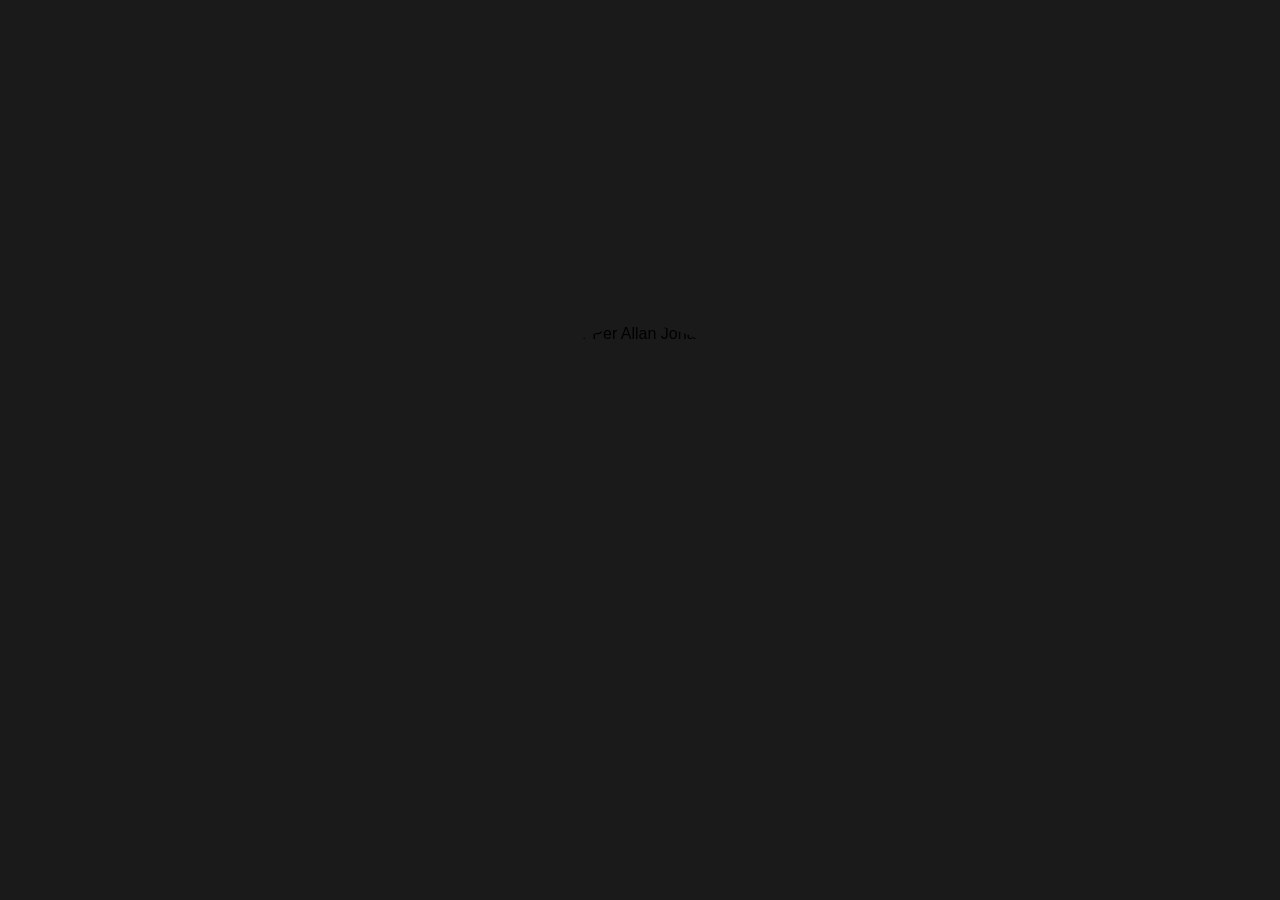
==== index.html @ 4196b00a "Add files via upload" ====
<!DOCTYPE html>
<html lang="no">
  <head>
    <meta charset="utf-8">
    <meta name="viewport" content="width=device-width, initial-scale=1.0">
    <title>Per Allan Johansson</title>
    <meta property="og:site_name" content="Per Allan Johansson">
    <meta property="og:locale" content="nb_NO">
    <meta property="og:type" content="website">
    <meta name="theme-color" media="(prefers-color-scheme: light)" content="#BCFBDE">
    <meta name="theme-color" media="(prefers-color-scheme: dark)" content="#002A2A">
    <meta property="og:image" content="https://webadvice.no/img/share.jpg">
    <meta property="og:image:alt" content="Bilde av meg">
    <meta property="og:image:width" content="1200">
    <meta property="og:image:height" content="630">
    <meta name="description" content="Hjemmesiden til Per Allan Johansson">
    <meta property="og:description" content="Hjemmesiden til Per Allan Johansson">
    <meta property="og:title" content="Per Allan Johansson">
    <meta property="og:url" content="https://webadvice.no/">
    <meta name="author" content="Per Allan Johansson">
    <link rel="canonical" href="https://webadvice.no/">
    <link rel="stylesheet" href="index.css">
    <script async src="https://www.googletagmanager.com/gtag/js?id=UA-1134961-13"></script>
    <script>
      window.dataLayer = window.dataLayer || [];
      function gtag(){dataLayer.push(arguments);}
      gtag('js', new Date());

      gtag('config', 'UA-1134961-13');
    </script>
    <script type="application/ld+json">
    {
      "@context": "https://schema.org",
      "@type": "Person",
      "name": "Per Allan Johansson",
      "url": "https://webadvice.no/cv",
      "jobTitle": "Senior Frontend Developer",
      "sameAs": [
        "https://www.linkedin.com/in/perallan/"
      ],
      "email": "mailto:perallan@gmail.com"
    }
    </script>
  </head>
  <body><main><img src="img/me.png" alt="Bilde av Per Allan Johansson"></main></body>
</html>
---- index.css ----
*,
*::before,
*::after {
  -webkit-box-sizing: inherit;
  box-sizing: inherit;
}

html {
  -webkit-text-size-adjust: 100%;
  -webkit-box-sizing: border-box;
  box-sizing: border-box;
  font-size: 16px;
  height: 100%;
  touch-action: manipulation;
}

:root {
  --bg: #1a1a1a;
}

body {
  -webkit-font-smoothing: antialiased;
  display: flex;
  flex-direction: column;
  font-family: "Trebuchet MS", "Segoe UI", Helvetica, sans-serif;
  font-size: 16px;
  margin: 0;
  padding: 0;
  position: relative;
}
main {
  background-color: var(--bg);
  display: flex;
  justify-content: center;
  align-items: center;    
  min-height: 100vh;  
}

img {
  border-radius: 50%;
  height: 250px;
  width: 250px;
}
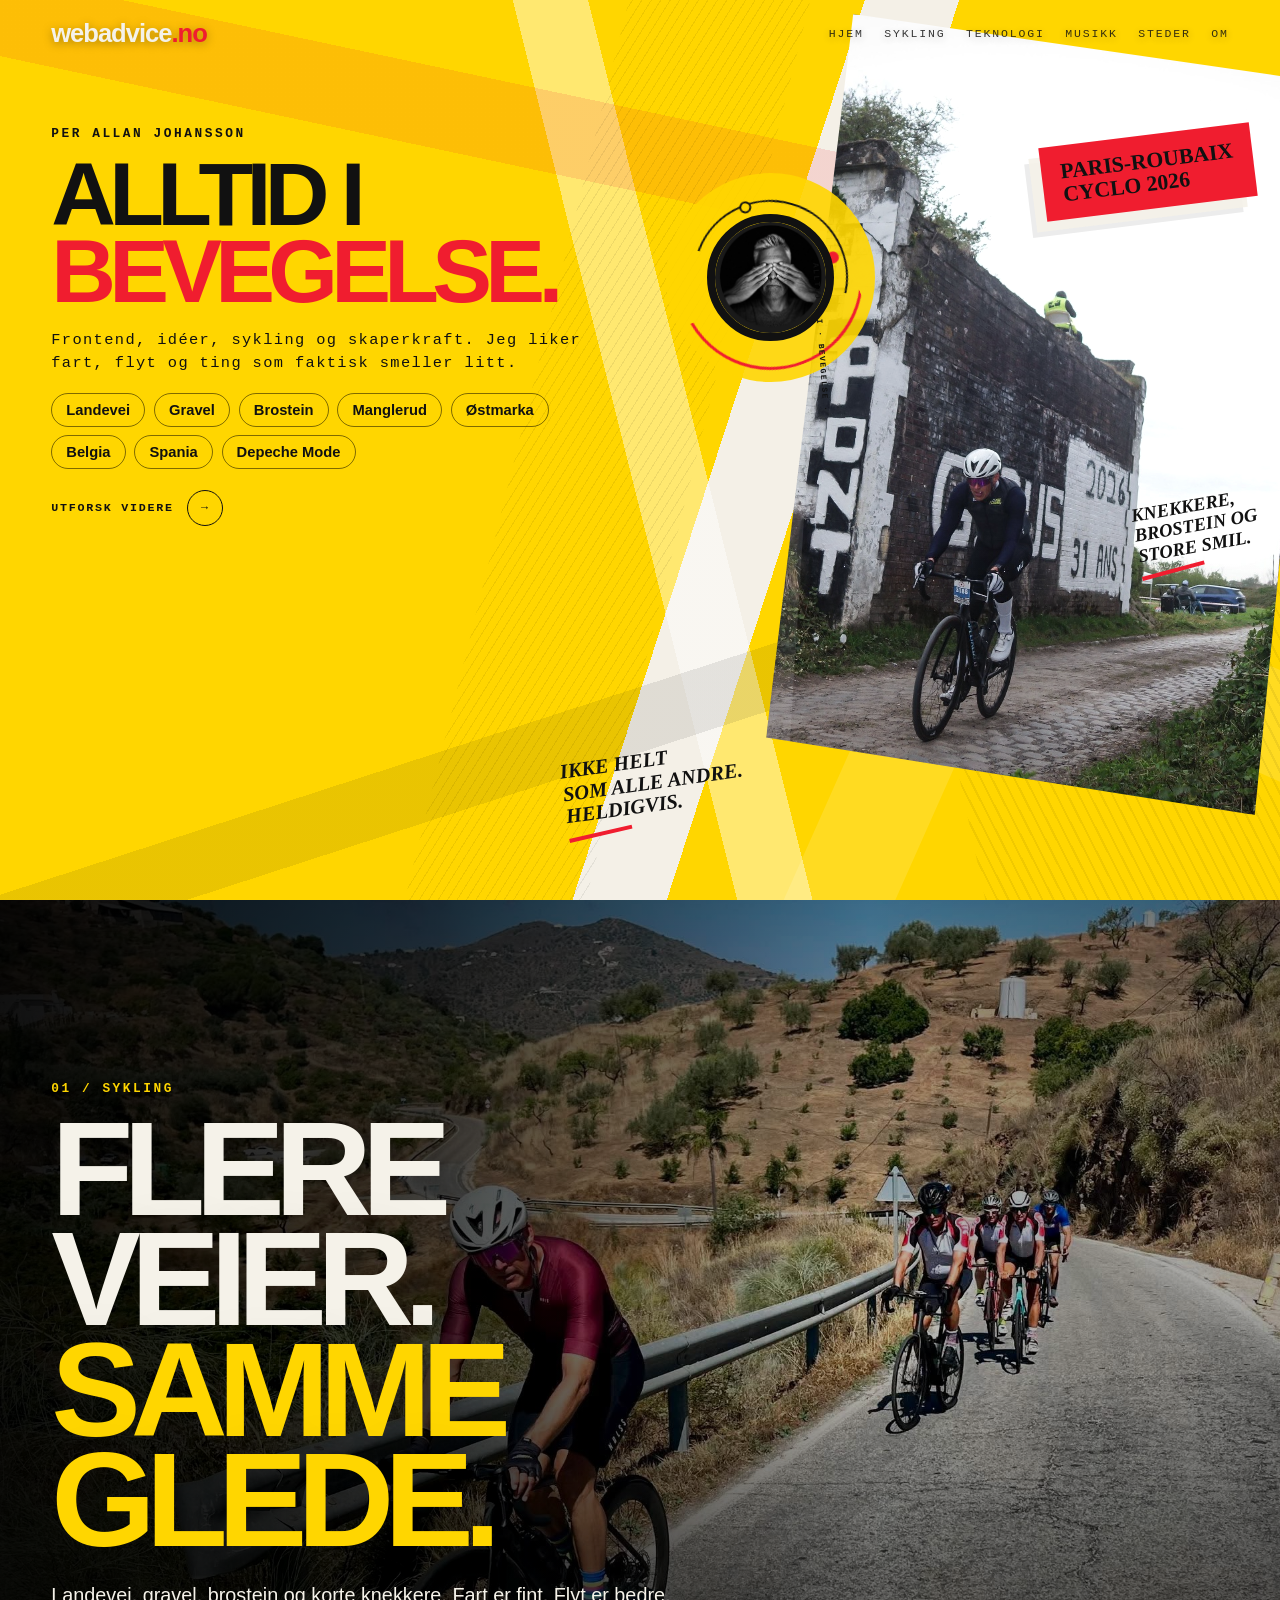
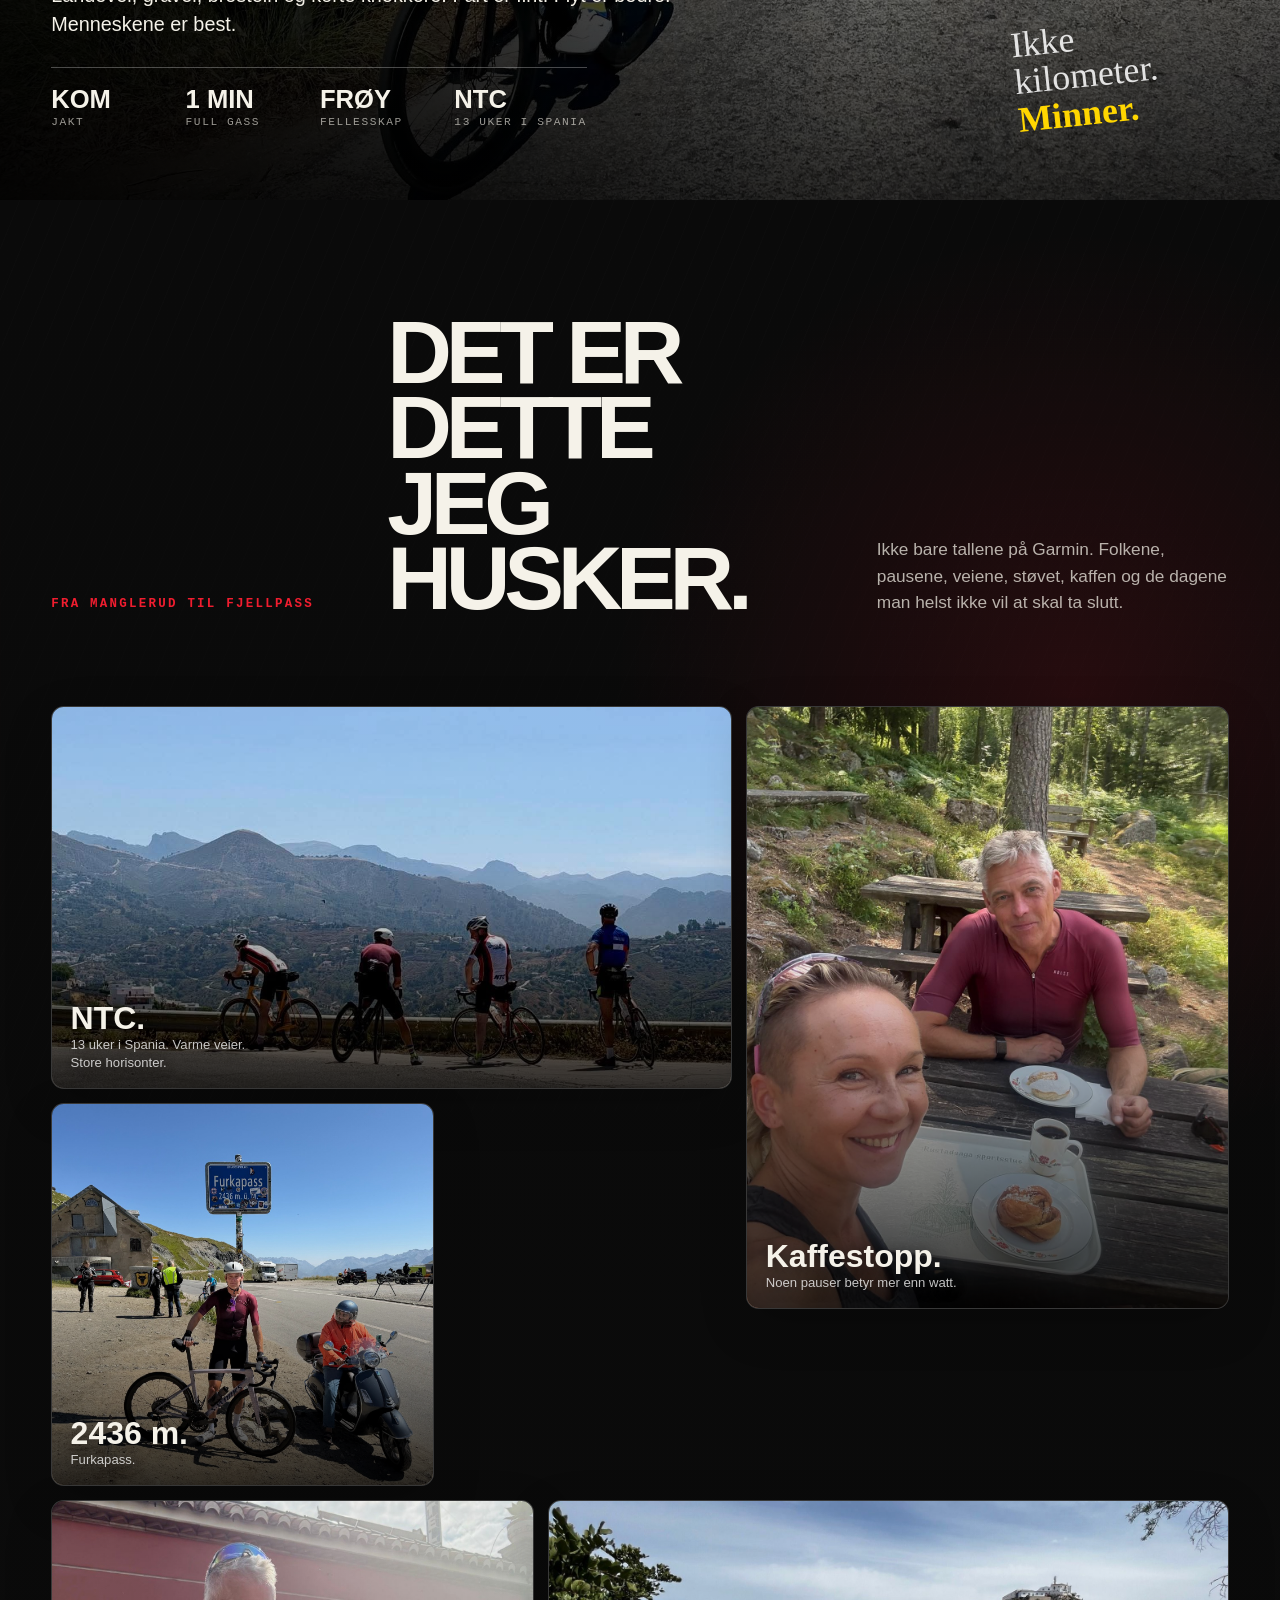
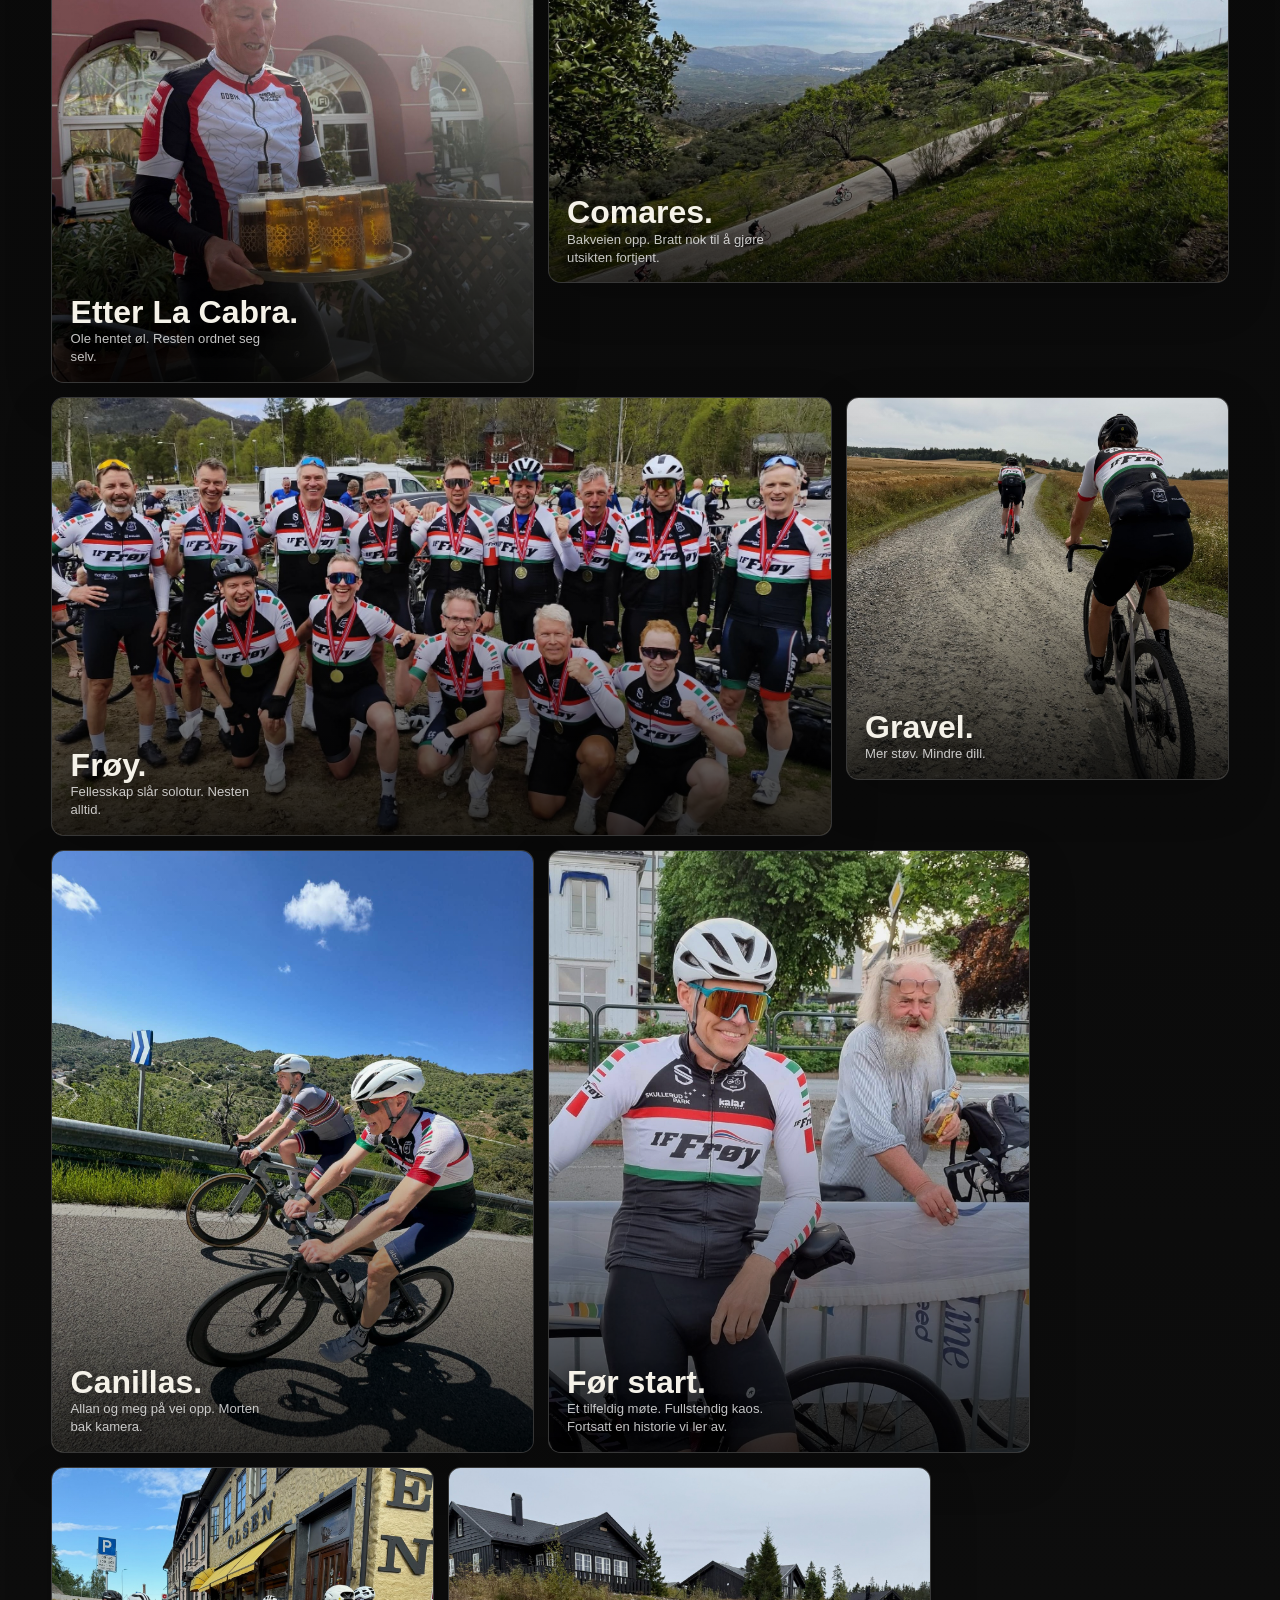
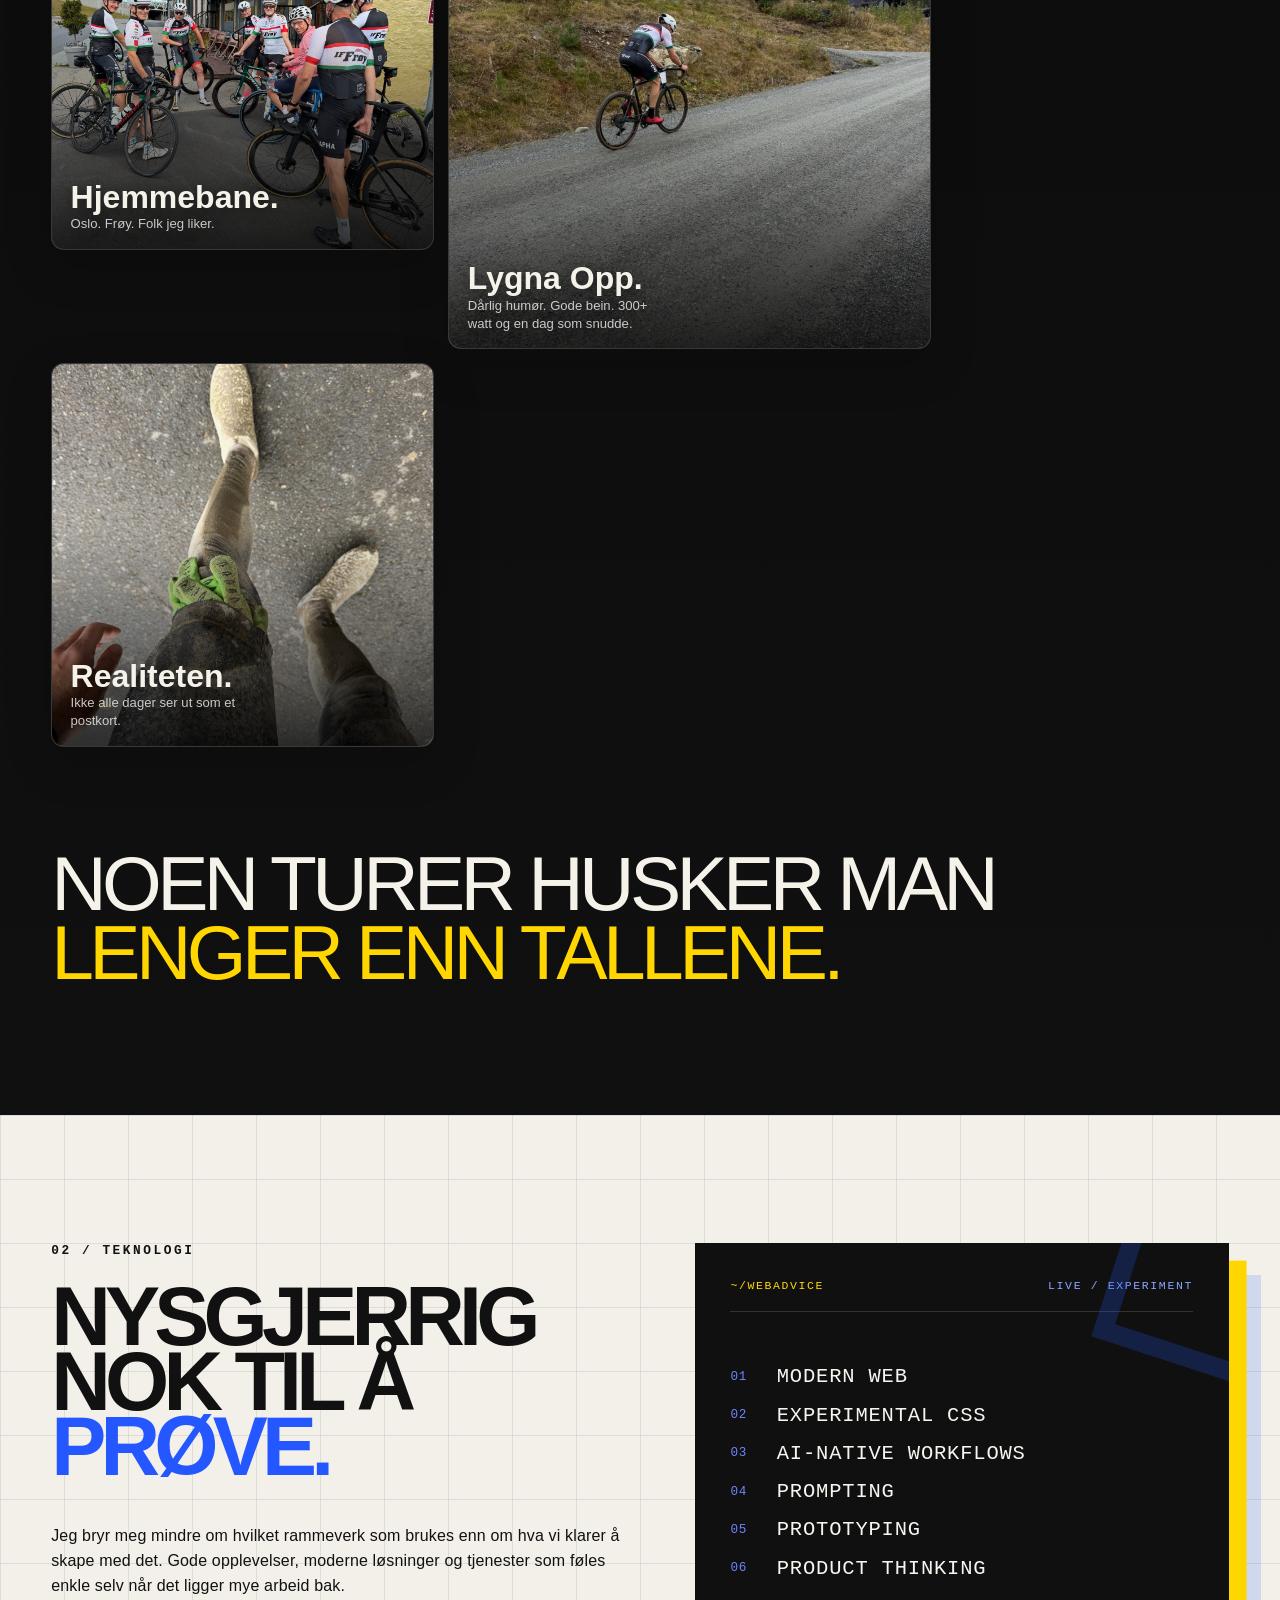
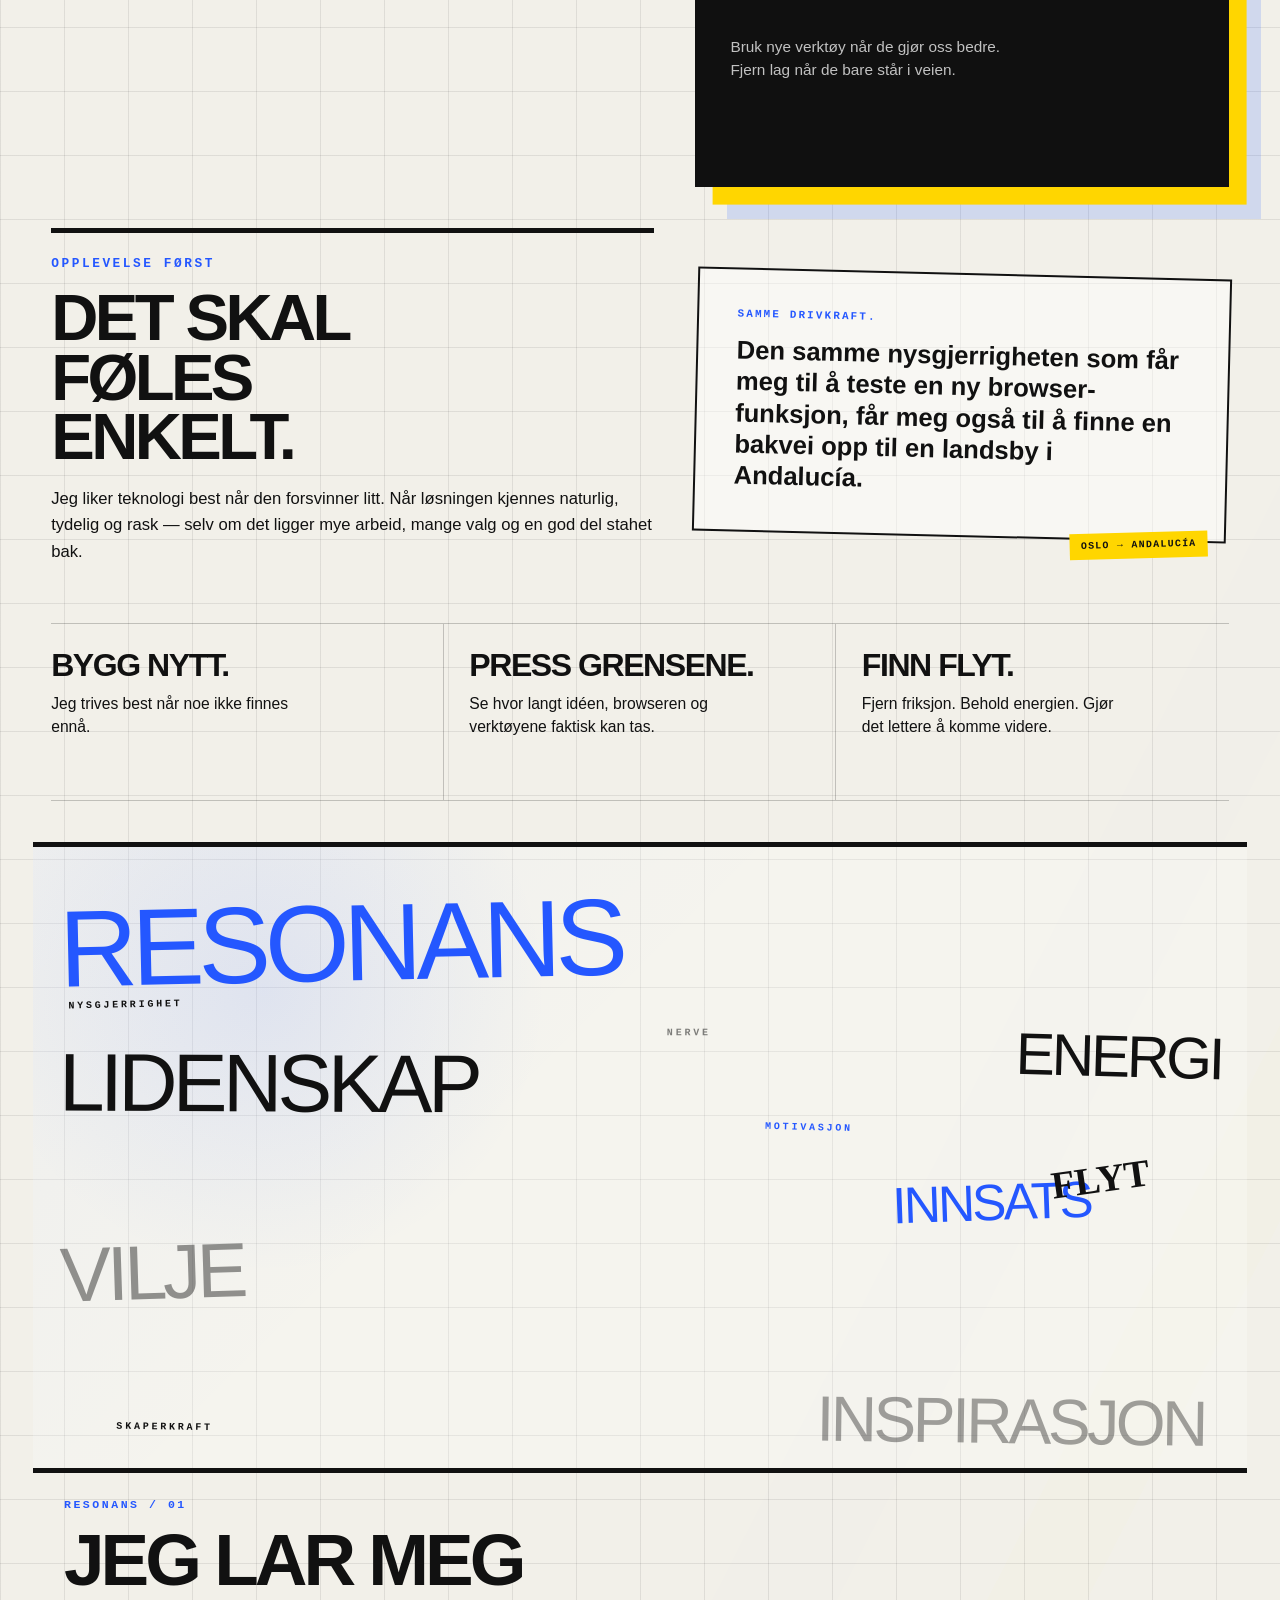
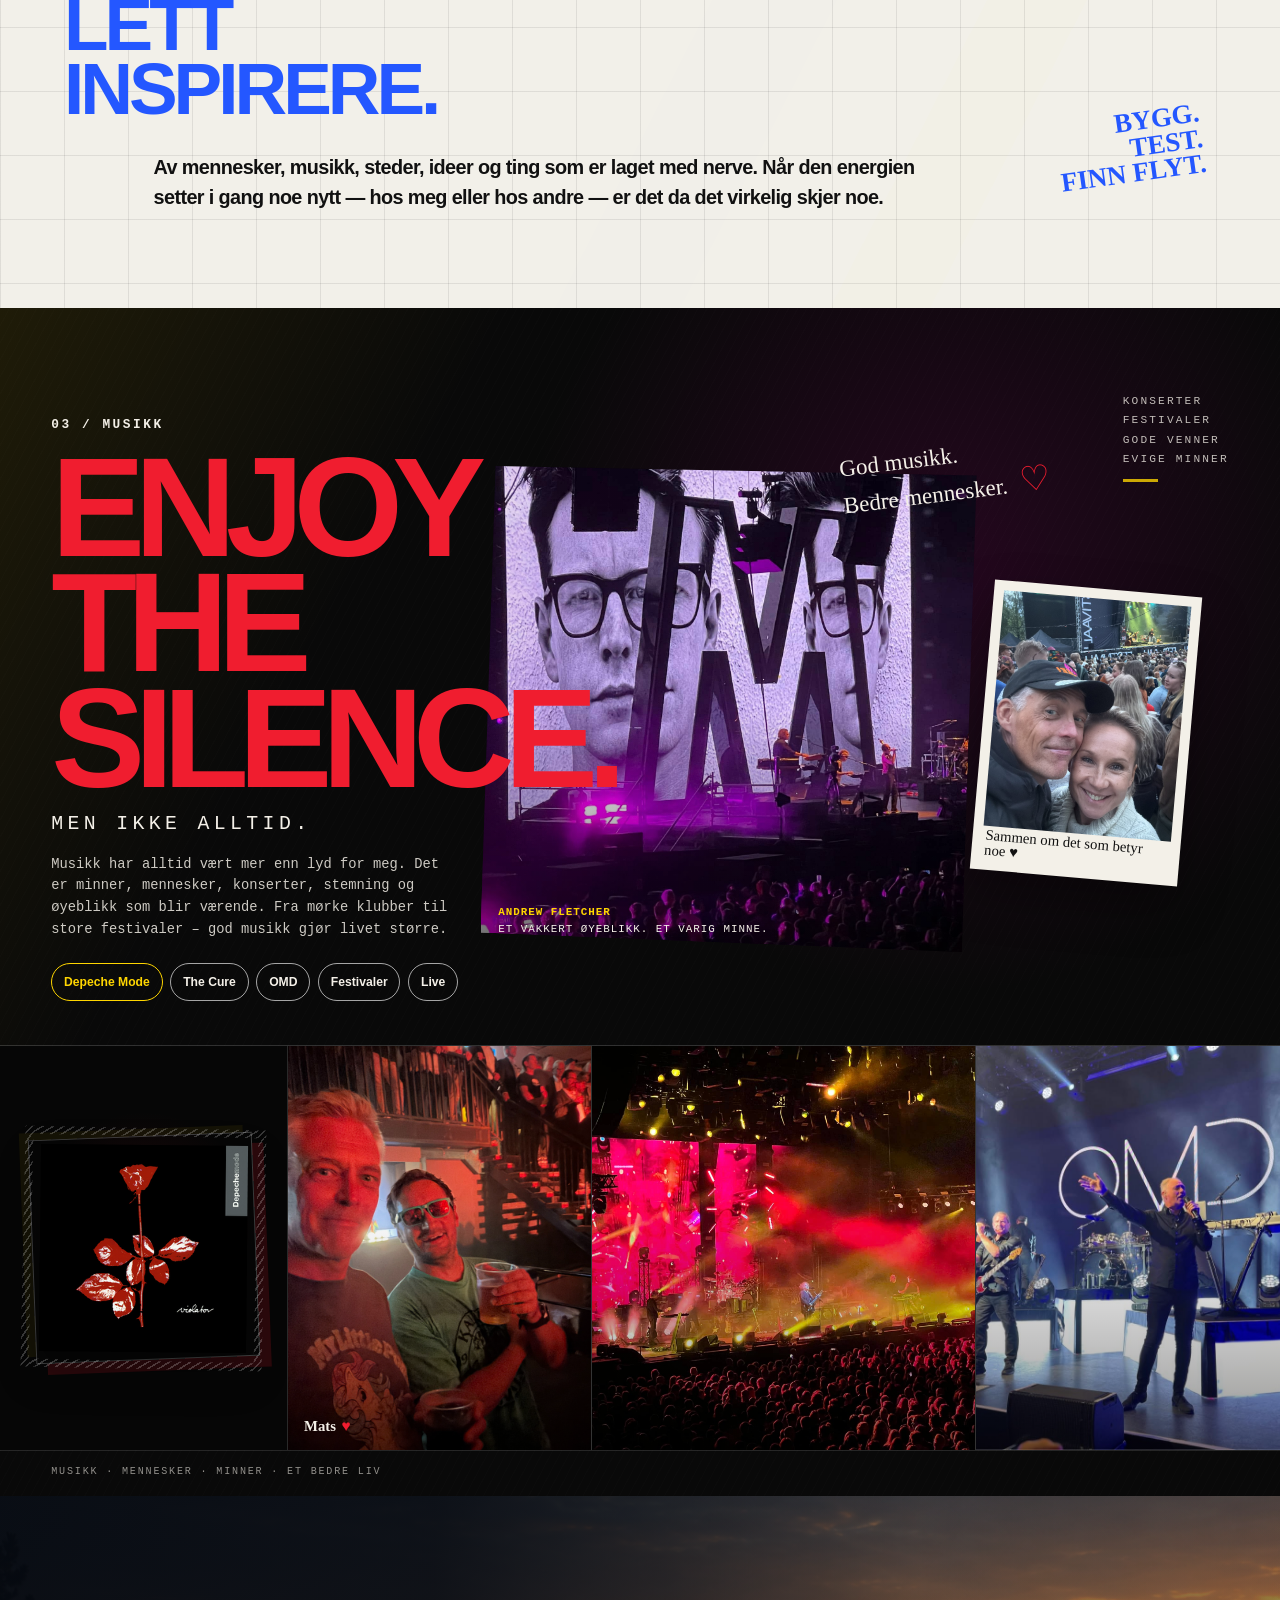
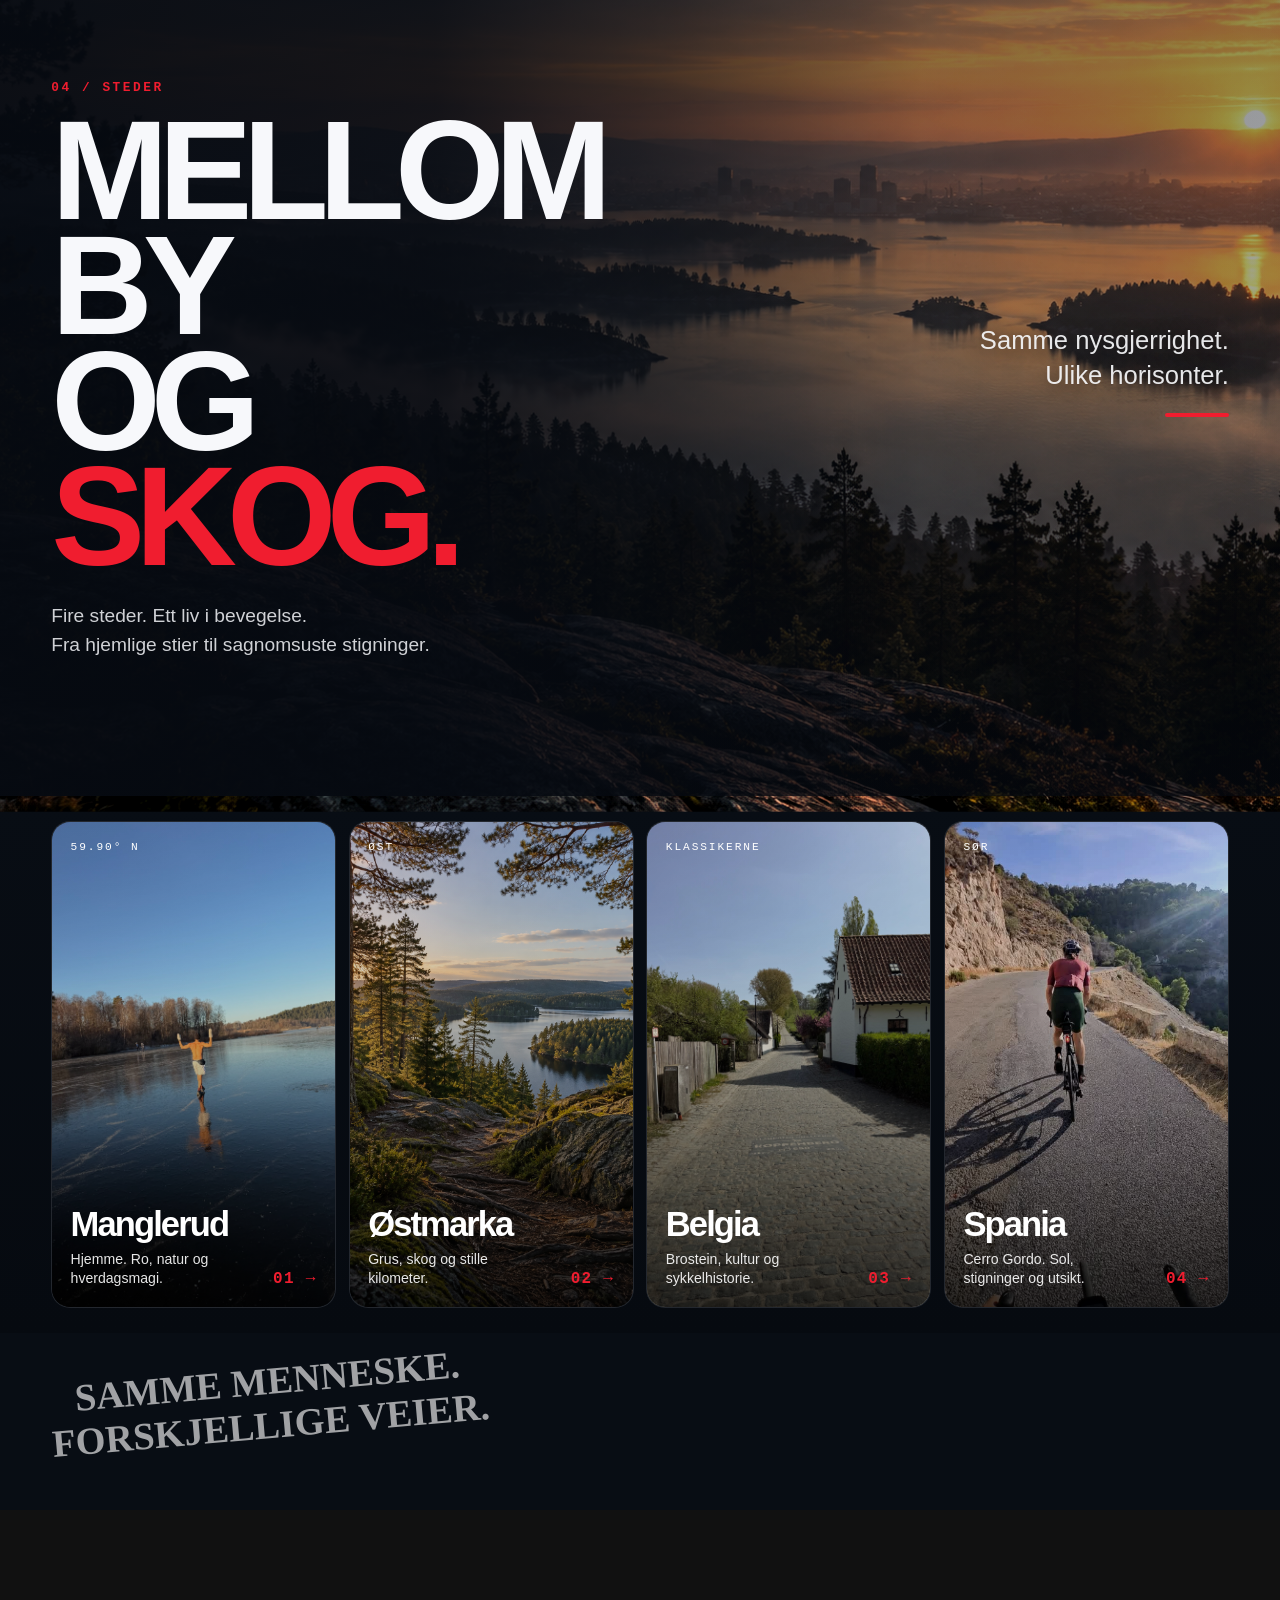
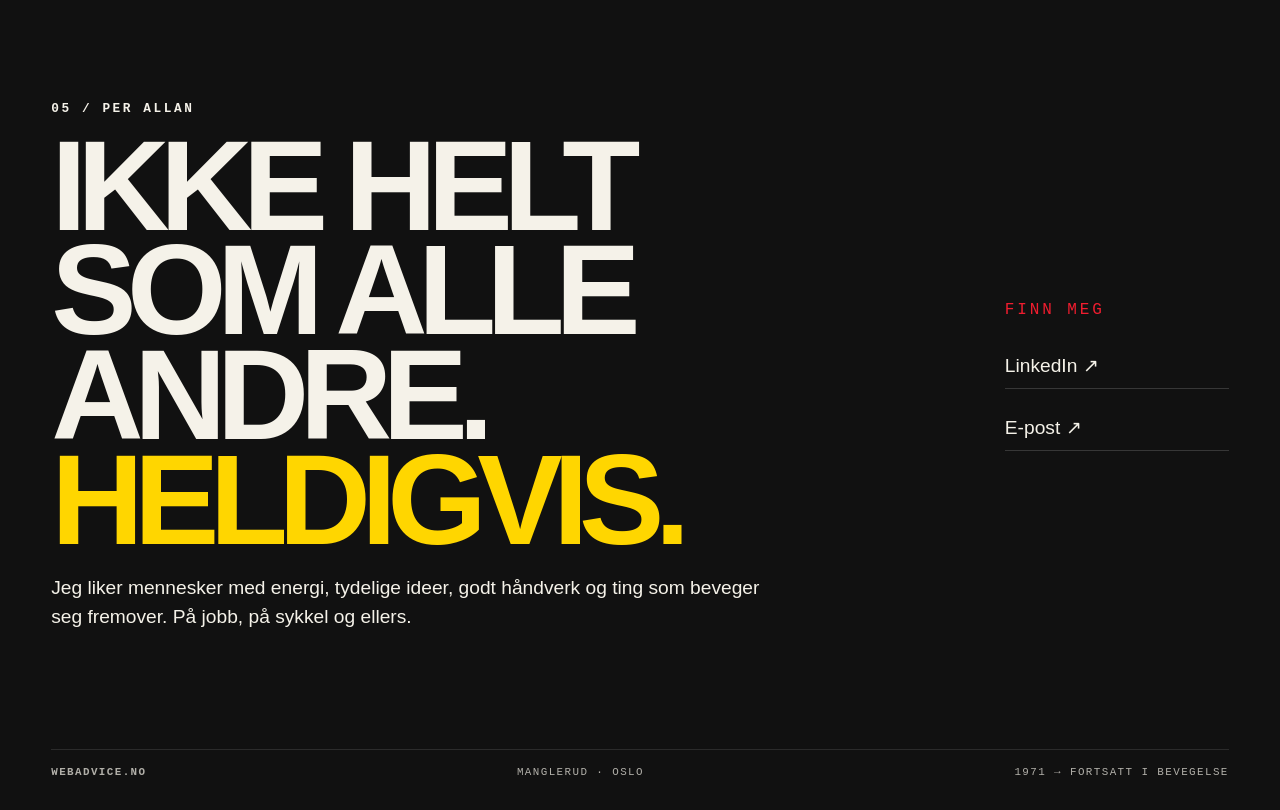
==== commit 4926e19a: "New webadvice and unox-page Totally new web and uno-x history scroll. All html and css only. No JS" ====
--- a/index.html
+++ b/index.html
@@ -1,46 +1,586 @@
-<!DOCTYPE html>
-<html lang="no">
-  <head>
-    <meta charset="utf-8">
-    <meta name="viewport" content="width=device-width, initial-scale=1.0">
-    <title>Per Allan Johansson</title>
-    <meta property="og:site_name" content="Per Allan Johansson">
-    <meta property="og:locale" content="nb_NO">
-    <meta property="og:type" content="website">
-    <meta name="theme-color" media="(prefers-color-scheme: light)" content="#BCFBDE">
-    <meta name="theme-color" media="(prefers-color-scheme: dark)" content="#002A2A">
-    <meta property="og:image" content="https://webadvice.no/img/share.jpg">
-    <meta property="og:image:alt" content="Bilde av meg">
-    <meta property="og:image:width" content="1200">
-    <meta property="og:image:height" content="630">
-    <meta name="description" content="Hjemmesiden til Per Allan Johansson">
-    <meta property="og:description" content="Hjemmesiden til Per Allan Johansson">
-    <meta property="og:title" content="Per Allan Johansson">
-    <meta property="og:url" content="https://webadvice.no/">
-    <meta name="author" content="Per Allan Johansson">
-    <link rel="canonical" href="https://webadvice.no/">
-    <link rel="stylesheet" href="index.css">
-    <script async src="https://www.googletagmanager.com/gtag/js?id=UA-1134961-13"></script>
-    <script>
-      window.dataLayer = window.dataLayer || [];
-      function gtag(){dataLayer.push(arguments);}
-      gtag('js', new Date());
-
-      gtag('config', 'UA-1134961-13');
-    </script>
-    <script type="application/ld+json">
-    {
-      "@context": "https://schema.org",
-      "@type": "Person",
-      "name": "Per Allan Johansson",
-      "url": "https://webadvice.no/cv",
-      "jobTitle": "Senior Frontend Developer",
-      "sameAs": [
-        "https://www.linkedin.com/in/perallan/"
-      ],
-      "email": "mailto:perallan@gmail.com"
-    }
-    </script>
-  </head>
-  <body><main><img src="img/me.png" alt="Bilde av Per Allan Johansson"></main></body>
-</html>+<!doctype html>
+<html lang="nb">
+<head>
+  <meta charset="utf-8">
+  <meta name="viewport" content="width=device-width, initial-scale=1, viewport-fit=cover">
+
+  <!-- Google tag (gtag.js) -->
+  <script async src="https://www.googletagmanager.com/gtag/js?id=G-438C1VW0TM"></script>
+  <script>
+    window.dataLayer = window.dataLayer || [];
+    function gtag(){dataLayer.push(arguments);}
+    gtag('js', new Date());
+
+    gtag('config', 'G-438C1VW0TM');
+  </script>
+
+  <title>Per Allan Johansson — alltid i bevegelse | webadvice.no</title>
+  <meta
+    name="description"
+    content="Per Allan Johansson — frontend, idéer, sykling, musikk og steder. En personlig side om teknologi, mennesker, fart, flyt og ting som faktisk smeller litt."
+  >
+
+  <meta name="author" content="Per Allan Johansson">
+  <meta name="robots" content="index, follow, max-image-preview:large">
+  <meta name="theme-color" content="#ffd600">
+  <meta name="color-scheme" content="light dark">
+
+  <link rel="canonical" href="https://webadvice.no/">
+
+  <!-- Open Graph / Facebook / LinkedIn -->
+  <meta property="og:locale" content="nb_NO">
+  <meta property="og:type" content="website">
+  <meta property="og:site_name" content="webadvice.no">
+  <meta property="og:title" content="Per Allan Johansson — alltid i bevegelse">
+  <meta
+    property="og:description"
+    content="Frontend, idéer, sykling, musikk og steder. Teknologi, mennesker, fart, flyt og ting som faktisk smeller litt."
+  >
+  <meta property="og:url" content="https://webadvice.no/">
+  <meta property="og:image" content="https://webadvice.no/share.png">
+  <meta property="og:image:secure_url" content="https://webadvice.no/share.png">
+  <meta property="og:image:type" content="image/png">
+  <meta property="og:image:width" content="1731">
+  <meta property="og:image:height" content="909">
+  <meta property="og:image:alt" content="webadvice.no — Per Allan Johansson, alltid i bevegelse">
+
+  <link rel="icon" href="/favicon.ico" sizes="any">
+  <link rel="icon" type="image/png" sizes="32x32" href="/favicon-32x32.png">
+  <link rel="icon" type="image/png" sizes="16x16" href="/favicon-16x16.png">
+  <link rel="apple-touch-icon" sizes="180x180" href="/apple-touch-icon.png">
+  <link rel="mask-icon" href="/safari-pinned-tab.svg" color="#f51d2e">
+  <link rel="manifest" href="/site.webmanifest">
+  <meta name="theme-color" content="#0b0b0b">
+
+  <!-- X / Twitter -->
+  <meta name="twitter:card" content="summary_large_image">
+  <meta name="twitter:title" content="Per Allan Johansson — alltid i bevegelse">
+  <meta
+    name="twitter:description"
+    content="Frontend, idéer, sykling, musikk og steder. Teknologi, mennesker, fart, flyt og ting som faktisk smeller litt."
+  >
+  <meta name="twitter:image" content="https://webadvice.no/share.png">
+  <meta name="twitter:image:alt" content="webadvice.no — Per Allan Johansson, alltid i bevegelse">
+
+  <!-- Small quality-of-life metadata -->
+  <meta name="application-name" content="webadvice.no">
+  <meta name="apple-mobile-web-app-title" content="webadvice.no">
+  <meta name="format-detection" content="telephone=no">
+
+  <link rel="stylesheet" href="index.css">
+</head>
+
+<body>
+  <header class="site-header">
+    <a class="wordmark" href="#hjem" aria-label="Til toppen">
+      webadvice<span>.no</span>
+    </a>
+
+    <nav class="main-nav" aria-label="Hovednavigasjon">
+      <a class="nav-home" href="#hjem">Hjem</a>
+      <a href="#sykling">Sykling</a>
+      <a href="#teknologi">Teknologi</a>
+      <a href="#musikk">Musikk</a>
+      <a href="#steder">Steder</a>
+      <a href="#om">Om</a>
+    </nav>
+  </header>
+
+  <main>
+    <!-- HERO -->
+    <section class="panel hero hero-v2" id="hjem">
+      <div class="hero-yellow" aria-hidden="true"></div>
+
+      <div class="hero-copy">
+        <p class="eyebrow">Per Allan Johansson</p>
+
+        <h1>
+          <span class="hero-line hero-line-black">Alltid i</span>
+          <span class="hero-line hero-line-red">bevegelse.</span>
+        </h1>
+
+        <p class="intro">
+          Frontend, idéer, sykling og skaperkraft.
+          Jeg liker fart, flyt og ting som faktisk smeller litt.
+        </p>
+
+        <div class="hero-tags" aria-label="Noen av tingene jeg liker">
+          <a href="#sykling">Landevei</a>
+          <a href="#sykling">Gravel</a>
+          <a href="#sykling">Brostein</a>
+          <a href="#steder">Manglerud</a>
+          <a href="#steder">Østmarka</a>
+          <a href="#steder">Belgia</a>
+          <a href="#steder">Spania</a>
+          <a href="#musikk">Depeche Mode</a>
+        </div>
+
+        <a class="hero-cta" href="#sykling">
+          <span>Utforsk videre</span>
+          <i aria-hidden="true">→</i>
+        </a>
+      </div>
+
+      <div class="portrait-stage">
+        <span class="portrait-orbit portrait-orbit-a" aria-hidden="true"></span>
+        <span class="portrait-orbit portrait-orbit-b" aria-hidden="true"></span>
+        <span class="portrait-orbit-label" aria-hidden="true">ALLTID · I · BEVEGELSE ·</span>
+
+        <figure class="portrait portrait-v2">
+          <img src="img/portrait.jpg" alt="Per Allan Johansson">
+        </figure>
+      </div>
+
+      <figure class="hero-photo hero-photo-v2">
+        <img
+          src="img/roubaix-2026.jpg"
+          alt="Per Allan sykler Paris-Roubaix Cyclo 2026 på brostein i Nord-Frankrike"
+        >
+      </figure>
+
+      <div class="hero-sticker">
+        <span>Paris-Roubaix</span>
+        <span>Cyclo 2026</span>
+      </div>
+
+      <p class="scribble scribble-one">Ikke helt<br>som alle andre.<br>Heldigvis.</p>
+      <p class="scribble scribble-two">Knekkere,<br>brostein og<br>store smil.</p>
+
+      <div class="hero-scratch hero-scratch-a" aria-hidden="true"></div>
+      <div class="hero-scratch hero-scratch-b" aria-hidden="true"></div>
+    </section>
+
+
+    <!-- CYCLING -->
+    <section class="panel cycling cycling-v3" id="sykling">
+      <div class="cycling-hero-v3">
+        <figure class="cycling-hero-photo">
+          <img src="img/cycling-hero-spain.jpg" alt="Per Allan leder en sykkelgruppe opp en solrik stigning i Spania">
+        </figure>
+
+        <div class="cycling-hero-shade" aria-hidden="true"></div>
+
+        <div class="cycling-hero-copy">
+          <p class="section-number">01 / Sykling</p>
+          <h2>Flere veier.<br><span>Samme glede.</span></h2>
+          <p class="cycling-lead">
+            Landevei, gravel, brostein og korte knekkere.
+            Fart er fint. Flyt er bedre. Menneskene er best.
+          </p>
+
+          <div class="cycling-stats" aria-label="Ting jeg liker ved sykling">
+            <span><b>KOM</b><small>jakt</small></span>
+            <span><b>1 min</b><small>full gass</small></span>
+            <span><b>Frøy</b><small>fellesskap</small></span>
+            <span><b>NTC</b><small>13 uker i Spania</small></span>
+          </div>
+        </div>
+
+        <p class="cycling-hero-note">Ikke kilometer.<br><strong>Minner.</strong></p>
+      </div>
+
+      <div class="cycling-story">
+        <header class="cycling-story-intro">
+          <p class="cycling-story-kicker">Fra Manglerud til fjellpass</p>
+          <h3>Det er dette<br>jeg husker.</h3>
+          <p>
+            Ikke bare tallene på Garmin. Folkene, pausene, veiene,
+            støvet, kaffen og de dagene man helst ikke vil at skal ta slutt.
+          </p>
+        </header>
+
+        <div class="cycling-mosaic">
+          <figure class="cycling-memory memory-wide memory-spain">
+            <img src="img/cycling-spain-vista.jpg" alt="Syklister stopper ved autovernet og ser utover fjellene i Spania">
+            <figcaption><b>NTC.</b><span>13 uker i Spania. Varme veier. Store horisonter.</span></figcaption>
+          </figure>
+
+          <figure class="cycling-memory memory-tall memory-coffee">
+            <img src="img/cycling-suvi-coffee.jpg" alt="Per Allan og Suvi tar en kaffepause ved et bord i skogen">
+            <figcaption><b>Kaffestopp.</b><span>Noen pauser betyr mer enn watt.</span></figcaption>
+          </figure>
+
+          <figure class="cycling-memory memory-square memory-furka">
+            <img src="img/cycling-furkapass.jpg" alt="Per Allan med sykkel på Furkapass i Sveits">
+            <figcaption><b>2436 m.</b><span>Furkapass.</span></figcaption>
+          </figure>
+
+          <figure class="cycling-memory memory-square memory-lacabra">
+            <img src="img/cycling-lacabra.jpg" alt="Ole kommer med et brett øl etter den lange klatringen opp La Cabra i Spania">
+            <figcaption><b>Etter La Cabra.</b><span>Ole hentet øl. Resten ordnet seg selv.</span></figcaption>
+          </figure>
+
+          <figure class="cycling-memory memory-wide memory-froy">
+            <img src="img/cycling-froy-medals.jpg" alt="En stor gruppe syklister fra IF Frøy med medaljer etter ritt">
+            <figcaption><b>Frøy.</b><span>Fellesskap slår solotur. Nesten alltid.</span></figcaption>
+          </figure>
+
+          <figure class="cycling-memory memory-tall memory-canillas">
+            <img src="img/cycling-canillas.jpg" alt="Per Allan og Allan sykler sammen på en solrik fjellvei mot Canillas i Spania">
+            <figcaption><b>Canillas.</b><span>Allan og meg på vei opp. Morten bak kamera.</span></figcaption>
+          </figure>
+
+          <figure class="cycling-memory memory-wide memory-comares">
+            <img src="img/cycling-comares.jpg" alt="NTC-syklister på den bratte bakveien opp mot Comares i Andalucía">
+            <figcaption><b>Comares.</b><span>Bakveien opp. Bratt nok til å gjøre utsikten fortjent.</span></figcaption>
+          </figure>
+
+          <figure class="cycling-memory memory-square memory-gravel">
+            <img src="img/cycling-gravel.jpg" alt="Syklister på grusvei gjennom åpent landskap">
+            <figcaption><b>Gravel.</b><span>Mer støv. Mindre dill.</span></figcaption>
+          </figure>
+
+          <figure class="cycling-memory memory-tall memory-clt">
+            <img src="img/cycling-clt.jpg" alt="Et morsomt tilfeldig møte før start på CLT">
+            <figcaption><b>Før start.</b><span>Et tilfeldig møte. Fullstendig kaos. Fortsatt en historie vi ler av.</span></figcaption>
+          </figure>
+
+          <figure class="cycling-memory memory-square memory-oslo">
+            <img src="img/cycling-froy-oslo.jpg" alt="IF Frøy-syklister samlet utenfor Olsen i Oslo">
+            <figcaption><b>Hjemmebane.</b><span>Oslo. Frøy. Folk jeg liker.</span></figcaption>
+          </figure>
+
+          <figure class="cycling-memory memory-square memory-lygna">
+            <img src="img/cycling-lygna.jpg" alt="Per Allan sykler Lygna Opp alene opp en grusbakke">
+            <figcaption><b>Lygna Opp.</b><span>Dårlig humør. Gode bein. 300+ watt og en dag som snudde.</span></figcaption>
+          </figure>
+
+          <figure class="cycling-memory memory-square memory-mud">
+            <img src="img/cycling-mud.jpg" alt="Sølete sykkelbein og sko etter en våt grustur">
+            <figcaption><b>Realiteten.</b><span>Ikke alle dager ser ut som et postkort.</span></figcaption>
+          </figure>
+        </div>
+
+        <p class="cycling-story-outro">
+          Noen turer husker man <span>lenger enn tallene.</span>
+        </p>
+      </div>
+    </section>
+
+    <!-- TECHNOLOGY -->
+    <section class="panel tech tech-v3" id="teknologi">
+      <div class="tech-v3-grid">
+        <div class="tech-v3-title">
+          <p class="section-number">02 / Teknologi</p>
+
+          <h2 class="tech-v3-headline">
+            <span class="tech-v3-headline__line">Nysgjerrig</span>
+            <span class="tech-v3-headline__line">nok til å</span>
+            <span class="tech-v3-headline__line tech-v3-headline__line--blue">prøve.</span>
+          </h2>
+
+          <p class="tech-v3-lead">
+            Jeg bryr meg mindre om hvilket rammeverk som brukes enn om
+            hva vi klarer å skape med det. Gode opplevelser, moderne
+            løsninger og tjenester som føles enkle selv når det ligger
+            mye arbeid bak.
+          </p>
+        </div>
+
+        <div class="tech-console" aria-label="Ting jeg utforsker akkurat nå">
+          <div class="tech-console__top">
+            <span class="tech-console__path">~/webadvice</span>
+            <span class="tech-console__status">LIVE / EXPERIMENT</span>
+          </div>
+
+          <div class="tech-console__body">
+            <p><span>01</span> modern web</p>
+            <p><span>02</span> experimental css</p>
+            <p><span>03</span> ai-native workflows</p>
+            <p><span>04</span> prompting</p>
+            <p><span>05</span> prototyping</p>
+            <p><span>06</span> product thinking</p>
+          </div>
+
+          <p class="tech-console__footer">
+            Bruk nye verktøy når de gjør oss bedre.<br>
+            Fjern lag når de bare står i veien.
+          </p>
+        </div>
+
+        <article class="tech-thesis">
+          <p class="eyebrow">Opplevelse først</p>
+          <h3>Det skal føles enkelt.</h3>
+          <p>
+            Jeg liker teknologi best når den forsvinner litt. Når løsningen
+            kjennes naturlig, tydelig og rask — selv om det ligger mye arbeid,
+            mange valg og en god del stahet bak.
+          </p>
+        </article>
+
+        <blockquote class="tech-bridge">
+          <span>Samme drivkraft.</span>
+          Den samme nysgjerrigheten som får meg til å teste en ny
+          browser-funksjon, får meg også til å finne en bakvei opp til
+          en landsby i Andalucía.
+        </blockquote>
+
+        <div class="tech-principles" aria-label="Hvordan jeg liker å jobbe">
+          <article>
+            <b>Bygg nytt.</b>
+            <span>Jeg trives best når noe ikke finnes ennå.</span>
+          </article>
+          <article>
+            <b>Press grensene.</b>
+            <span>Se hvor langt idéen, browseren og verktøyene faktisk kan tas.</span>
+          </article>
+          <article>
+            <b>Finn flyt.</b>
+            <span>Fjern friksjon. Behold energien. Gjør det lettere å komme videre.</span>
+          </article>
+        </div>
+
+        <div class="tech-resonance tech-resonance-v3" aria-label="Ord som betyr noe">
+          <div class="resonance-card resonance-card--resonans">
+            <span class="resonance-word">resonans</span>
+            <span class="resonance-meta">nysgjerrighet</span>
+          </div>
+
+          <div class="resonance-card resonance-card--energi">
+            <span class="resonance-word">energi</span>
+            <span class="resonance-meta">motivasjon</span>
+          </div>
+
+          <div class="resonance-card resonance-card--lidenskap">
+            <span class="resonance-word">lidenskap</span>
+            <span class="resonance-meta">nerve</span>
+          </div>
+
+          <div class="resonance-card resonance-card--innsats">
+            <span class="resonance-word">innsats</span>
+          </div>
+
+          <div class="resonance-card resonance-card--vilje">
+            <span class="resonance-word">vilje</span>
+          </div>
+
+          <div class="resonance-card resonance-card--inspirasjon">
+            <span class="resonance-word">inspirasjon</span>
+            <span class="resonance-meta">skaperkraft</span>
+          </div>
+
+          <span class="resonance-flyt">flyt</span>
+        </div>
+
+        <div class="tech-v3-close tech-v3-close-v2">
+          <p class="tech-v3-close__kicker">Resonans / 01</p>
+          <p class="tech-v3-close__lead">
+            Jeg lar meg <span>lett inspirere.</span>
+          </p>
+          <p class="tech-v3-close__body">
+            Av mennesker, musikk, steder, ideer og ting som er laget med nerve.
+            Når den energien setter i gang noe nytt — hos meg eller hos andre —
+            er det da det virkelig skjer noe.
+          </p>
+        </div>
+
+        <p class="tech-v3-scribble">BYGG.<br>TEST.<br>FINN FLYT.</p>
+      </div>
+    </section>
+
+    <!-- MUSIC -->
+    <section class="panel music music-v2" id="musikk">
+      <div class="music-grain" aria-hidden="true"></div>
+
+      <div class="music-hero">
+        <div class="music-copy">
+          <p class="section-number">03 / Musikk</p>
+
+          <h2 class="music-statement">
+            <span class="music-statement-white">Enjoy</span>
+            <span class="music-statement-yellow">the Silence<span class="music-dot">.</span></span>
+          </h2>
+
+          <p class="music-counter">Men ikke alltid.</p>
+
+          <p class="music-note">
+            Musikk har alltid vært mer enn lyd for meg.
+            Det er minner, mennesker, konserter, stemning og øyeblikk som blir værende.
+            Fra mørke klubber til store festivaler – god musikk gjør livet større.
+          </p>
+
+          <div class="music-pills" aria-label="Musikk jeg stadig vender tilbake til">
+            <a href="#dm-memory">Depeche Mode</a>
+            <a href="#cure-memory">The Cure</a>
+            <a href="#omd-memory">OMD</a>
+            <a href="#music-grid">Festivaler</a>
+            <a href="#music-grid">Live</a>
+          </div>
+        </div>
+
+        <figure class="dm-stage">
+          <img
+            src="img/dm-telenor-original.jpg"
+            alt="Depeche Mode-konsert med minnebilde av Andrew Fletcher på sceneskjermene"
+          >
+          <figcaption>
+            <strong>Andrew Fletcher</strong>
+            <span>Et vakkert øyeblikk. Et varig minne.</span>
+          </figcaption>
+        </figure>
+
+        <figure class="festival-polaroid">
+          <img
+            src="img/suvi-per-festival-original.jpeg"
+            alt="Per Allan og Suvi sammen på festival"
+          >
+          <figcaption>Sammen om det som betyr noe ♥</figcaption>
+        </figure>
+
+        <p class="music-handwritten">
+          God musikk.<br>
+          Bedre mennesker.
+        </p>
+
+        <p class="music-side-note">
+          Konserter<br>
+          Festivaler<br>
+          Gode venner<br>
+          Evige minner
+        </p>
+      </div>
+
+      <div class="music-grid" id="music-grid">
+        <figure class="music-card cover-card" id="dm-memory">
+          <img
+            src="img/violator-original.png"
+            alt="Depeche Mode – Violator"
+          >
+        </figure>
+
+        <figure class="music-card photo-card mats-card">
+          <img
+            src="img/mats-per-original.jpg"
+            alt="Per Allan og Mats på konsert"
+          >
+          <figcaption class="mats-caption">Mats <span aria-hidden="true">♥</span></figcaption>
+        </figure>
+
+        <figure class="music-card photo-card cure-card" id="cure-memory">
+          <img
+            src="img/the-cure-original.jpg"
+            alt="The Cure live i Oslo"
+          >
+          <figcaption>The Cure. Ufattelig bra.</figcaption>
+        </figure>
+
+        <figure class="music-card photo-card omd-card" id="omd-memory">
+          <img
+            src="img/omd-original.jpg"
+            alt="OMD live på scenen"
+          >
+          <figcaption>OMD · live</figcaption>
+        </figure>
+      </div>
+
+      <p class="music-footer-line">
+        musikk · mennesker · minner · et bedre liv
+      </p>
+    </section>
+
+    <!-- PLACES -->
+    <section class="panel places places-v2" id="steder">
+      <div class="places-hero">
+        <img
+          class="places-hero__image"
+          src="img/place-hero.png"
+          alt=""
+          aria-hidden="true"
+        >
+        <div class="places-hero__shade" aria-hidden="true"></div>
+
+        <div class="places-hero__copy">
+          <p class="section-number">04 / Steder</p>
+          <h2>Mellom by<br>og <span>skog.</span></h2>
+
+          <p class="places-intro">
+            Fire steder. Ett liv i bevegelse.<br>
+            Fra hjemlige stier til sagnomsuste stigninger.
+          </p>
+        </div>
+
+        <p class="places-hero__quote">
+          Samme nysgjerrighet.<br>
+          Ulike horisonter.
+        </p>
+      </div>
+
+      <div class="places-cards" aria-label="Steder som betyr noe">
+        <article class="place-photo-card" aria-label="Manglerud">
+          <img src="img/place-manglerud.jpg" alt="Østensjøvannet ved Manglerud på vinteren">
+          <span class="place-photo-card__shade" aria-hidden="true"></span>
+          <span class="place-photo-card__meta">59.90° N</span>
+          <span class="place-photo-card__body">
+            <strong>Manglerud</strong>
+            <span>Hjemme. Ro, natur og hverdagsmagi.</span>
+          </span>
+          <span class="place-photo-card__index">01 →</span>
+        </article>
+
+        <article class="place-photo-card" aria-label="Østmarka">
+          <img src="img/place-ostmarka.png" alt="Skog og landskap i Østmarka">
+          <span class="place-photo-card__shade" aria-hidden="true"></span>
+          <span class="place-photo-card__meta">ØST</span>
+          <span class="place-photo-card__body">
+            <strong>Østmarka</strong>
+            <span>Grus, skog og stille kilometer.</span>
+          </span>
+          <span class="place-photo-card__index">02 →</span>
+        </article>
+
+        <article class="place-photo-card" aria-label="Belgia">
+          <img src="img/place-belgia.jpg" alt="Koppenberg i Belgia, fotografert av Per Allan">
+          <span class="place-photo-card__shade" aria-hidden="true"></span>
+          <span class="place-photo-card__meta">KLASSIKERNE</span>
+          <span class="place-photo-card__body">
+            <strong>Belgia</strong>
+            <span>Brostein, kultur og sykkelhistorie.</span>
+          </span>
+          <span class="place-photo-card__index">03 →</span>
+        </article>
+
+        <article class="place-photo-card" aria-label="Spania">
+          <img src="img/place-cerro-gordo.png" alt="Cerro Gordo ved Middelhavet">
+          <span class="place-photo-card__shade" aria-hidden="true"></span>
+          <span class="place-photo-card__meta">SØR</span>
+          <span class="place-photo-card__body">
+            <strong>Spania</strong>
+            <span>Cerro Gordo. Sol, stigninger og utsikt.</span>
+          </span>
+          <span class="place-photo-card__index">04 →</span>
+        </article>
+      </div>
+
+      <p class="place-manifest">
+        Samme menneske.<br>
+        Forskjellige veier.
+      </p>
+    </section>
+
+    <!-- ABOUT -->
+    <section class="panel about" id="om">
+      <div class="about-main">
+        <p class="section-number">05 / Per Allan</p>
+        <h2>Ikke helt<br>som alle andre.<br><span>Heldigvis.</span></h2>
+
+        <p>
+          Jeg liker mennesker med energi, tydelige ideer, godt håndverk
+          og ting som beveger seg fremover. På jobb, på sykkel og ellers.
+        </p>
+      </div>
+
+      <div class="about-links">
+        <p>Finn meg</p>
+        <a href="https://www.linkedin.com/in/perallan/">LinkedIn ↗</a>
+        <a href="mailto:perallan@gmail.com">E-post ↗</a>
+      </div>
+
+      <footer>
+        <strong>webadvice.no</strong>
+        <span>Manglerud · Oslo</span>
+        <span>1971 → fortsatt i bevegelse</span>
+      </footer>
+    </section>
+  </main>
+</body>
+</html>
--- a/index.css
+++ b/index.css
@@ -1,43 +1,6497 @@
+/* =========================================================
+   webadvice.no — V1
+   Only HTML + CSS. No JS, no build step, no dependencies.
+   ========================================================= */
+
 *,
 *::before,
 *::after {
-  -webkit-box-sizing: inherit;
-  box-sizing: inherit;
+  box-sizing: border-box;
+}
+
+:root {
+  --yellow: #ffd600;
+  --red: #f01d2f;
+  --black: #111;
+  --offblack: #171717;
+  --white: #f5f2e9;
+  --line: rgba(255,255,255,.16);
+  --pad: clamp(1.25rem, 4vw, 4.5rem);
 }
 
 html {
-  -webkit-text-size-adjust: 100%;
-  -webkit-box-sizing: border-box;
-  box-sizing: border-box;
-  font-size: 16px;
+  scroll-behavior: smooth;
+  scroll-snap-type: y proximity;
+  background: var(--black);
+}
+
+body {
+  margin: 0;
+  color: var(--white);
+  background: var(--black);
+  font-family: Arial, Helvetica, sans-serif;
+  -webkit-font-smoothing: antialiased;
+}
+
+a {
+  color: inherit;
+  text-decoration: none;
+}
+
+img {
+  display: block;
+  width: 100%;
+}
+
+.site-header {
+  position: fixed;
+  inset: 0 0 auto 0;
+  z-index: 100;
+  display: flex;
+  align-items: center;
+  justify-content: space-between;
+  gap: 2rem;
+  padding: 1.2rem var(--pad);
+  mix-blend-mode: difference;
+  color: white;
+  pointer-events: none;
+}
+
+.site-header a {
+  pointer-events: auto;
+}
+
+.wordmark {
+  font-weight: 900;
+  font-size: clamp(1.15rem, 2vw, 1.7rem);
+  letter-spacing: -.04em;
+}
+
+.wordmark span {
+  color: var(--yellow);
+}
+
+.main-nav {
+  display: flex;
+  gap: clamp(.7rem, 1.6vw, 1.7rem);
+  font-family: ui-monospace, SFMono-Regular, Menlo, monospace;
+  font-size: .72rem;
+  text-transform: uppercase;
+  letter-spacing: .16em;
+}
+
+.main-nav a {
+  opacity: .68;
+  transition: opacity .2s ease, transform .2s ease;
+}
+
+.main-nav a:hover,
+.main-nav a:focus-visible {
+  opacity: 1;
+  transform: translateY(-2px);
+}
+
+.panel {
+  min-height: 100svh;
+  position: relative;
+  overflow: hidden;
+  scroll-snap-align: start;
+}
+
+/* HERO ---------------------------------------------------- */
+
+.hero {
+  background: var(--yellow);
+  color: var(--black);
+  display: grid;
+  grid-template-columns: minmax(0, 1.2fr) minmax(18rem, .8fr) minmax(26rem, 1.1fr);
+  align-items: center;
+  gap: clamp(1rem, 2.4vw, 2.5rem);
+  padding: clamp(7rem, 10vh, 9rem) var(--pad) 3.5rem;
+}
+
+.hero::after {
+  content: "";
+  position: absolute;
+  inset: auto -9vw -24vw auto;
+  width: 46vw;
+  aspect-ratio: 1;
+  border: clamp(3rem, 8vw, 8rem) solid rgba(255,255,255,.13);
+  transform: rotate(24deg);
+  pointer-events: none;
+}
+
+.eyebrow,
+.section-number {
+  margin: 0 0 1.1rem;
+  font-family: ui-monospace, SFMono-Regular, Menlo, monospace;
+  font-size: clamp(.72rem, 1vw, .9rem);
+  font-weight: 800;
+  text-transform: uppercase;
+  letter-spacing: .2em;
+}
+
+.hero h1,
+.cycling h2,
+.tech h2,
+.music h2,
+.places h2,
+.about h2 {
+  margin: 0;
+  font-family: "Arial Black", Impact, Arial, sans-serif;
+  text-transform: uppercase;
+  letter-spacing: -.075em;
+  line-height: .82;
+}
+
+.hero h1 {
+  font-size: clamp(5rem, 10vw, 10.5rem);
+  max-width: 8ch;
+}
+
+.hero h1 span {
+  display: block;
+  color: var(--red);
+}
+
+.intro {
+  max-width: 42rem;
+  margin: 1.6rem 0 1.5rem;
+  font-size: clamp(1rem, 1.35vw, 1.35rem);
+  line-height: 1.45;
+  letter-spacing: .05em;
+}
+
+.hero-tags {
+  display: flex;
+  flex-wrap: wrap;
+  gap: .65rem;
+  max-width: 43rem;
+}
+
+.hero-tags a {
+  border: 1px solid rgba(0,0,0,.5);
+  border-radius: 999px;
+  padding: .55rem .95rem;
+  font-weight: 700;
+  transition: .2s ease;
+}
+
+.hero-tags a:hover,
+.hero-tags a:focus-visible {
+  color: white;
+  background: black;
+  transform: translateY(-2px);
+}
+
+.portrait {
+  position: relative;
+  z-index: 3;
+  width: min(20vw, 19rem);
+  aspect-ratio: 1;
+  margin: 0 auto;
+  border-radius: 50%;
+  overflow: hidden;
+  box-shadow: 0 0 0 1rem var(--yellow);
+}
+
+.portrait img {
   height: 100%;
-  touch-action: manipulation;
-}
-
-:root {
-  --bg: #1a1a1a;
-}
-
-body {
-  -webkit-font-smoothing: antialiased;
+  object-fit: cover;
+}
+
+.hero-photo {
+  position: relative;
+  margin: 0;
+  height: min(73vh, 49rem);
+  transform: rotate(2.8deg) translateX(1vw);
+  clip-path: polygon(6% 0,100% 3%,96% 100%,0 97%);
+  background: black;
+}
+
+.hero-photo img {
+  height: 100%;
+  object-fit: cover;
+}
+
+.hero-photo figcaption {
+  position: absolute;
+  right: 1rem;
+  top: 1rem;
+  padding: .55rem .7rem;
+  color: black;
+  background: var(--red);
+  font-family: ui-monospace, monospace;
+  font-weight: 900;
+  text-transform: uppercase;
+  letter-spacing: .1em;
+}
+
+.scribble {
+  position: absolute;
+  z-index: 4;
+  margin: 0;
+  font-family: "Segoe Print", "Bradley Hand", "Comic Sans MS", cursive;
+  font-weight: 800;
+  font-style: italic;
+  text-transform: uppercase;
+  line-height: 1.1;
+  transform: rotate(-8deg);
+}
+
+.scribble-one {
+  left: 48%;
+  bottom: 8%;
+  font-size: clamp(1rem, 1.7vw, 1.7rem);
+}
+
+.scribble-two {
+  right: 1.4%;
+  top: 48%;
+  color: var(--black);
+  font-size: clamp(.9rem, 1.45vw, 1.45rem);
+  transform: rotate(-10deg);
+}
+
+.scribble-two::after,
+.scribble-one::after {
+  content: "";
+  display: block;
+  width: 4rem;
+  height: .28rem;
+  margin-top: .5rem;
+  background: var(--red);
+  transform: rotate(-5deg);
+}
+
+.scroll-hint {
+  position: absolute;
+  left: var(--pad);
+  bottom: 1.4rem;
+  z-index: 5;
+  display: flex;
+  align-items: center;
+  gap: .8rem;
+  font-family: ui-monospace, monospace;
+  text-transform: uppercase;
+  letter-spacing: .14em;
+  font-size: .72rem;
+  font-weight: 800;
+}
+
+.scroll-hint i {
+  display: grid;
+  place-items: center;
+  width: 2.4rem;
+  aspect-ratio: 1;
+  border: 1px solid black;
+  border-radius: 50%;
+  font-style: normal;
+}
+
+/* CYCLING ------------------------------------------------- */
+
+.cycling {
+  display: grid;
+  align-items: end;
+  background: black;
+}
+
+.photo-bg {
+  position: absolute;
+  inset: 0;
+  background:
+    linear-gradient(90deg, rgba(0,0,0,.94) 0 32%, rgba(0,0,0,.18) 65%, rgba(0,0,0,.34)),
+    url("img/roubaix-2026.jpg") center / cover no-repeat;
+  transform: scale(1.03);
+}
+
+.cycling-copy {
+  position: relative;
+  z-index: 2;
+  width: min(49rem, 90vw);
+  padding: 9rem var(--pad) 5rem;
+}
+
+.cycling h2 {
+  font-size: clamp(4.8rem, 10vw, 10rem);
+}
+
+.cycling h2 span {
+  color: var(--yellow);
+}
+
+.cycling-copy > p:not(.section-number) {
+  max-width: 37rem;
+  font-size: clamp(1rem, 1.5vw, 1.4rem);
+  line-height: 1.5;
+}
+
+.stat-strip {
+  display: flex;
+  gap: 2rem;
+  margin-top: 2rem;
+  border-top: 1px solid var(--line);
+  padding-top: 1.2rem;
+}
+
+.stat-strip span {
+  display: grid;
+  gap: .15rem;
+}
+
+.stat-strip b {
+  font-family: "Arial Black", Impact, sans-serif;
+  font-size: 1.6rem;
+  text-transform: uppercase;
+}
+
+.stat-strip small {
+  opacity: .55;
+  text-transform: uppercase;
+  letter-spacing: .13em;
+}
+
+.cycling blockquote {
+  position: absolute;
+  right: var(--pad);
+  bottom: 4rem;
+  z-index: 2;
+  max-width: 12ch;
+  margin: 0;
+  color: var(--yellow);
+  font-family: "Segoe Print", cursive;
+  font-size: clamp(1.4rem, 2.6vw, 2.8rem);
+  line-height: 1.1;
+  transform: rotate(-6deg);
+}
+
+/* TECH ---------------------------------------------------- */
+
+.tech {
+  background: #f2f0e9;
+  color: #111;
+  padding: 8rem var(--pad) 5rem;
+}
+
+.tech::before {
+  content: "";
+  position: absolute;
+  inset: 0;
+  opacity: .09;
+  background-image:
+    linear-gradient(#111 1px, transparent 1px),
+    linear-gradient(90deg, #111 1px, transparent 1px);
+  background-size: 4rem 4rem;
+}
+
+.tech-grid {
+  position: relative;
+  z-index: 2;
+  display: grid;
+  grid-template-columns: 1.1fr .9fr;
+  grid-template-rows: auto auto;
+  gap: clamp(2rem, 5vw, 6rem);
+  max-width: 92rem;
+  margin: 0 auto;
+}
+
+.tech h2 {
+  font-size: clamp(4.6rem, 9vw, 9.5rem);
+}
+
+.tech h2 span {
+  color: var(--red);
+}
+
+.terminal-card {
+  align-self: end;
+  background: #111;
+  color: white;
+  padding: clamp(1.4rem, 3vw, 2.5rem);
+  box-shadow: 1.2rem 1.2rem 0 var(--yellow);
+}
+
+.terminal-label {
+  color: var(--yellow);
+  font-family: ui-monospace, monospace;
+}
+
+.terminal-card pre {
+  margin: 2rem 0;
+  font-size: clamp(1rem, 1.7vw, 1.5rem);
+  line-height: 1.5;
+}
+
+.manifest {
+  grid-column: 1;
+  max-width: 42rem;
+}
+
+.manifest h3 {
+  margin: .2rem 0 1rem;
+  font-size: clamp(2rem, 4vw, 4.5rem);
+  line-height: .95;
+}
+
+.manifest p:last-child {
+  font-size: clamp(1rem, 1.4vw, 1.3rem);
+  line-height: 1.5;
+}
+
+.tech-scribble {
+  align-self: center;
+  justify-self: center;
+  font-family: "Segoe Print", cursive;
+  font-size: clamp(1.7rem, 3vw, 3rem);
+  font-weight: 800;
+  text-transform: uppercase;
+  transform: rotate(-8deg);
+}
+
+/* MUSIC --------------------------------------------------- */
+
+.music {
+  min-height: 115svh;
+  background: #090909;
+  color: #f0ede5;
+}
+
+.music-image {
+  position: absolute;
+  inset: 0;
+  background:
+    linear-gradient(90deg, rgba(0,0,0,.96) 0 42%, rgba(0,0,0,.38) 68%, rgba(0,0,0,.62)),
+    url("img/construction-time-again.jpg") 72% center / cover no-repeat;
+  filter: grayscale(1) contrast(1.2);
+}
+
+.music-grain {
+  position: absolute;
+  inset: 0;
+  opacity: .22;
+  background:
+    repeating-radial-gradient(circle at 20% 30%, rgba(255,255,255,.1) 0 1px, transparent 1px 4px);
+  mix-blend-mode: overlay;
+}
+
+.music-copy {
+  position: relative;
+  z-index: 2;
+  padding: 9rem var(--pad) 5rem;
+  width: min(58rem, 88vw);
+}
+
+.dm-mark {
+  margin: 0;
+  color: var(--red);
+  font-family: "Arial Black", Impact, sans-serif;
+  font-size: clamp(3rem, 7vw, 7rem);
+  line-height: .75;
+  letter-spacing: -.09em;
+}
+
+.music h2 {
+  font-size: clamp(5rem, 11vw, 11rem);
+}
+
+.music h2 span {
+  color: var(--red);
+}
+
+.music-note {
+  max-width: 38rem;
+  font-size: clamp(1rem, 1.4vw, 1.3rem);
+  line-height: 1.5;
+}
+
+.tracks {
+  display: grid;
+  gap: .5rem;
+  margin-top: 2rem;
+  width: fit-content;
+  font-family: ui-monospace, monospace;
+  text-transform: uppercase;
+  letter-spacing: .13em;
+  font-size: .73rem;
+}
+
+.tracks span {
+  border-bottom: 1px solid rgba(255,255,255,.14);
+  padding-bottom: .45rem;
+}
+
+.music-side {
+  position: absolute;
+  z-index: 2;
+  right: var(--pad);
+  bottom: 7%;
+  color: var(--red);
+  font-family: ui-monospace, monospace;
+  text-transform: uppercase;
+  letter-spacing: .22em;
+  line-height: 1.8;
+}
+
+/* PLACES -------------------------------------------------- */
+
+.places {
+  background: var(--yellow);
+  color: black;
+  padding: 8rem var(--pad) 5rem;
+}
+
+.places h2 {
+  font-size: clamp(5rem, 11vw, 11rem);
+}
+
+.places h2 span {
+  color: var(--red);
+}
+
+.place-grid {
+  display: grid;
+  grid-template-columns: repeat(4, 1fr);
+  gap: 1px;
+  margin-top: 3rem;
+  background: rgba(0,0,0,.25);
+  border: 1px solid rgba(0,0,0,.25);
+}
+
+.place-grid article {
+  min-height: 18rem;
+  padding: 1.5rem;
+  background: var(--yellow);
   display: flex;
   flex-direction: column;
-  font-family: "Trebuchet MS", "Segoe UI", Helvetica, sans-serif;
-  font-size: 16px;
+  justify-content: flex-end;
+  transition: background .2s ease, color .2s ease;
+}
+
+.place-grid article:hover {
+  background: black;
+  color: white;
+}
+
+.place-grid span {
+  margin-bottom: auto;
+  font-family: ui-monospace, monospace;
+  font-size: .72rem;
+  text-transform: uppercase;
+  letter-spacing: .14em;
+}
+
+.place-grid h3 {
+  margin: 0 0 .6rem;
+  font-size: clamp(2rem, 3.2vw, 3.5rem);
+  line-height: .9;
+}
+
+.place-grid p {
   margin: 0;
+  opacity: .65;
+}
+
+.place-manifest {
+  margin: 2rem 0 0 auto;
+  width: fit-content;
+  font-family: "Segoe Print", cursive;
+  font-size: clamp(1.7rem, 3vw, 3rem);
+  font-weight: 800;
+  text-transform: uppercase;
+  transform: rotate(-5deg);
+}
+
+/* ABOUT --------------------------------------------------- */
+
+.about {
+  display: grid;
+  grid-template-columns: 1fr auto;
+  align-items: center;
+  gap: 4rem;
+  background: #111;
+  padding: 9rem var(--pad) 7rem;
+}
+
+.about-main {
+  max-width: 70rem;
+}
+
+.about h2 {
+  font-size: clamp(5rem, 10vw, 10rem);
+}
+
+.about h2 span {
+  color: var(--yellow);
+}
+
+.about-main > p:last-child {
+  max-width: 45rem;
+  font-size: clamp(1rem, 1.5vw, 1.35rem);
+  line-height: 1.55;
+}
+
+.about-links {
+  display: grid;
+  gap: 1rem;
+  min-width: 14rem;
+}
+
+.about-links p {
+  margin: 0 0 .5rem;
+  color: var(--red);
+  font-family: ui-monospace, monospace;
+  text-transform: uppercase;
+  letter-spacing: .18em;
+}
+
+.about-links a {
+  border-bottom: 1px solid var(--line);
+  padding: .7rem 0;
+  font-size: 1.2rem;
+}
+
+.about footer {
+  position: absolute;
+  inset: auto var(--pad) 2rem;
+  display: flex;
+  justify-content: space-between;
+  gap: 1rem;
+  padding-top: 1rem;
+  border-top: 1px solid var(--line);
+  font-family: ui-monospace, monospace;
+  font-size: .68rem;
+  text-transform: uppercase;
+  letter-spacing: .13em;
+  opacity: .7;
+}
+
+/* Motion -------------------------------------------------- */
+
+@media (prefers-reduced-motion: no-preference) {
+  @supports (animation-timeline: view()) {
+    .hero-photo,
+    .portrait,
+    .cycling-copy,
+    .tech-grid,
+    .music-copy,
+    .place-grid,
+    .about-main {
+      animation: reveal linear both;
+      animation-timeline: view();
+      animation-range: entry 5% cover 35%;
+    }
+
+    @keyframes reveal {
+      from {
+        opacity: .2;
+        transform: translateY(2.4rem);
+      }
+      to {
+        opacity: 1;
+        transform: translateY(0);
+      }
+    }
+
+    .hero-photo {
+      animation-name: heroReveal;
+    }
+
+    @keyframes heroReveal {
+      from {
+        opacity: .25;
+        transform: rotate(6deg) translate(3rem, 3rem) scale(.93);
+      }
+      to {
+        opacity: 1;
+        transform: rotate(2.8deg) translateX(1vw) scale(1);
+      }
+    }
+  }
+}
+
+/* Responsive --------------------------------------------- */
+
+@media (max-width: 1000px) {
+  .site-header {
+    align-items: flex-start;
+  }
+
+  .main-nav {
+    max-width: 28rem;
+    justify-content: flex-end;
+    flex-wrap: wrap;
+  }
+
+  .hero {
+    grid-template-columns: 1fr .58fr;
+    grid-template-rows: auto auto;
+    align-content: center;
+  }
+
+  .hero-copy {
+    grid-column: 1;
+  }
+
+  .portrait {
+    grid-column: 2;
+    width: min(30vw, 17rem);
+  }
+
+  .hero-photo {
+    grid-column: 1 / -1;
+    height: 36vh;
+    transform: none;
+    clip-path: polygon(0 5%,100% 0,97% 100%,3% 95%);
+  }
+
+  .scribble-one {
+    left: auto;
+    right: 8%;
+    bottom: 36%;
+  }
+
+  .scribble-two {
+    display: none;
+  }
+
+  .tech-grid {
+    grid-template-columns: 1fr;
+  }
+
+  .manifest,
+  .terminal-card {
+    grid-column: 1;
+  }
+
+  .place-grid {
+    grid-template-columns: 1fr 1fr;
+  }
+}
+
+@media (max-width: 700px) {
+  html {
+    scroll-snap-type: y mandatory;
+  }
+
+  .site-header {
+    padding-top: .9rem;
+  }
+
+  .main-nav a:not(:first-child):not(:last-child) {
+    display: none;
+  }
+
+  .hero {
+    display: block;
+    padding-top: 7rem;
+  }
+
+  .hero h1 {
+    font-size: clamp(4.3rem, 19vw, 7rem);
+  }
+
+  .portrait {
+    position: absolute;
+    right: 1.1rem;
+    top: 19rem;
+    width: 8.5rem;
+    box-shadow: 0 0 0 .5rem var(--yellow);
+  }
+
+  .hero-photo {
+    height: 35vh;
+    margin-top: 2rem;
+  }
+
+  .scribble-one {
+    display: none;
+  }
+
+  .hero-tags {
+    padding-right: 8rem;
+  }
+
+  .scroll-hint {
+    display: none;
+  }
+
+  .cycling-copy,
+  .music-copy {
+    padding-top: 7rem;
+  }
+
+  .cycling h2,
+  .tech h2,
+  .music h2,
+  .places h2,
+  .about h2 {
+    font-size: clamp(4rem, 18vw, 6.5rem);
+  }
+
+  .cycling blockquote {
+    display: none;
+  }
+
+  .stat-strip {
+    gap: 1rem;
+  }
+
+  .tech {
+    padding-top: 7rem;
+  }
+
+  .terminal-card {
+    box-shadow: .55rem .55rem 0 var(--yellow);
+  }
+
+  .music {
+    min-height: 100svh;
+  }
+
+  .music-image {
+    background:
+      linear-gradient(180deg, rgba(0,0,0,.2), rgba(0,0,0,.88) 55%),
+      url("img/construction-time-again.jpg") 68% top / auto 55% no-repeat;
+  }
+
+  .music-side {
+    display: none;
+  }
+
+  .places {
+    padding-top: 7rem;
+  }
+
+  .place-grid {
+    grid-template-columns: 1fr 1fr;
+  }
+
+  .place-grid article {
+    min-height: 13rem;
+  }
+
+  .about {
+    grid-template-columns: 1fr;
+    align-content: center;
+    padding-top: 7rem;
+  }
+
+  .about footer {
+    position: static;
+    grid-column: 1;
+    display: grid;
+    margin-top: 3rem;
+  }
+}
+
+
+/* =========================================================
+   V2 — HERO REBUILD
+   Rawer, louder, closer to the direction sketch.
+   ========================================================= */
+
+.hero-v2 {
+  min-height: 100svh;
+  display: block;
   padding: 0;
+  background: var(--yellow);
+  color: var(--black);
+  isolation: isolate;
+}
+
+.hero-v2 .hero-yellow {
+  position: absolute;
+  inset: 0;
+  background:
+    linear-gradient(90deg, rgba(255,255,255,.08), transparent 24%),
+    var(--yellow);
+  z-index: -5;
+}
+
+/* left copy block */
+.hero-v2 .hero-copy {
+  position: absolute;
+  z-index: 5;
+  left: var(--pad);
+  top: clamp(7.5rem, 14vh, 9.5rem);
+  width: min(47vw, 48rem);
+}
+
+.hero-v2 .eyebrow {
+  margin-bottom: 1.15rem;
+}
+
+.hero-v2 h1 {
+  max-width: none;
+  margin: 0;
+  font-size: clamp(5.5rem, 10.3vw, 11.5rem);
+  line-height: .78;
+  letter-spacing: -.08em;
+}
+
+.hero-line {
+  display: block;
+}
+
+.hero-line-red {
+  color: var(--red);
+}
+
+.hero-v2 .intro {
+  width: min(40rem, 90%);
+  margin: 1.45rem 0 1.15rem;
+  font-family: ui-monospace, SFMono-Regular, Menlo, monospace;
+  font-size: clamp(.95rem, 1.2vw, 1.22rem);
+  line-height: 1.48;
+  letter-spacing: .09em;
+}
+
+.hero-v2 .hero-tags {
+  width: min(40rem, 92%);
+  gap: .55rem;
+}
+
+.hero-v2 .hero-tags a {
+  padding: .48rem .88rem;
+  border-width: 1.5px;
+  font-size: .92rem;
+}
+
+.hero-cta {
+  display: inline-flex;
+  align-items: center;
+  gap: .85rem;
+  margin-top: 1.35rem;
+  font-family: ui-monospace, SFMono-Regular, Menlo, monospace;
+  font-size: .73rem;
+  font-weight: 900;
+  text-transform: uppercase;
+  letter-spacing: .15em;
+}
+
+.hero-cta i {
+  display: grid;
+  place-items: center;
+  width: 2.25rem;
+  aspect-ratio: 1;
+  border: 1.5px solid currentColor;
+  border-radius: 50%;
+  font-style: normal;
+  transition: transform .2s ease, background .2s ease, color .2s ease;
+}
+
+.hero-cta:hover i,
+.hero-cta:focus-visible i {
+  transform: translateX(.3rem);
+  background: #111;
+  color: var(--yellow);
+}
+
+/* portrait overlaps typography and photo like the sketch */
+.portrait-v2 {
+  position: absolute;
+  z-index: 8;
+  left: 43%;
+  top: 16%;
+  width: clamp(13rem, 18vw, 20rem);
+  margin: 0;
+  border: .6rem solid #111;
+  border-radius: 50%;
+  overflow: hidden;
+  box-shadow: none;
+  transform: translateX(-50%);
+}
+
+.portrait-v2 img {
+  height: 100%;
+  object-fit: cover;
+}
+
+/* giant tilted Roubaix image */
+.hero-photo-v2 {
+  position: absolute;
+  z-index: 2;
+  right: -3.5vw;
+  top: 6vh;
+  width: min(48vw, 56rem);
+  height: 82vh;
+  margin: 0;
+  overflow: hidden;
+  background: #111;
+  transform: rotate(4deg);
+  clip-path: polygon(5% 0, 100% 4%, 96% 100%, 0 96%);
+  box-shadow: 0 2rem 5rem rgba(0,0,0,.18);
+}
+
+.hero-photo-v2::after {
+  content: "";
+  position: absolute;
+  inset: 0;
+  background: linear-gradient(180deg, transparent 60%, rgba(0,0,0,.11));
+  pointer-events: none;
+}
+
+.hero-photo-v2 img {
+  width: 100%;
+  height: 100%;
+  object-fit: cover;
+}
+
+/* red hand-made sticker */
+.hero-sticker {
+  position: absolute;
+  z-index: 9;
+  right: 2.6%;
+  top: 16%;
+  display: grid;
+  gap: .12rem;
+  min-width: 13rem;
+  padding: 1rem 1.2rem .9rem;
+  background: var(--red);
+  color: #111;
+  font-family: "Segoe Print", "Bradley Hand", "Comic Sans MS", cursive;
+  font-weight: 900;
+  font-size: clamp(1.2rem, 1.7vw, 1.75rem);
+  line-height: .95;
+  text-transform: uppercase;
+  transform: rotate(-8deg);
+  box-shadow: -.6rem .45rem 0 rgba(17,17,17,.08);
+}
+
+.hero-v2 .scribble {
+  z-index: 10;
+}
+
+.hero-v2 .scribble-one {
+  left: 41%;
+  bottom: 9%;
+  font-size: clamp(1rem, 1.6vw, 1.6rem);
+}
+
+.hero-v2 .scribble-two {
+  display: block;
+  right: 1.7%;
+  top: 54%;
+  font-size: clamp(.95rem, 1.45vw, 1.45rem);
+}
+
+.hero-scratch {
+  position: absolute;
+  z-index: 1;
+  pointer-events: none;
+  opacity: .28;
+  background:
+    repeating-linear-gradient(
+      110deg,
+      rgba(17,17,17,.26) 0 2px,
+      transparent 2px 9px
+    );
+  filter: contrast(1.2);
+}
+
+.hero-scratch-a {
+  right: 43%;
+  top: -8%;
+  width: 8rem;
+  height: 115%;
+  transform: rotate(14deg);
+}
+
+.hero-scratch-b {
+  right: -1%;
+  bottom: -9%;
+  width: 17rem;
+  height: 30rem;
+  transform: rotate(-12deg);
+}
+
+/* desktop refinement */
+@media (min-width: 1101px) and (max-height: 820px) {
+  .hero-v2 .hero-copy {
+    top: 6.8rem;
+  }
+
+  .hero-v2 h1 {
+    font-size: clamp(4.8rem, 9vw, 8rem);
+  }
+
+  .hero-photo-v2 {
+    top: 4vh;
+    height: 84vh;
+  }
+
+  .portrait-v2 {
+    top: 14%;
+  }
+}
+
+/* tablet */
+@media (max-width: 1100px) {
+  .hero-v2 {
+    min-height: 100svh;
+    padding: 7.5rem 1.4rem 2rem;
+    display: grid;
+    grid-template-columns: 1fr;
+    align-content: start;
+  }
+
+  .hero-v2 .hero-copy {
+    position: relative;
+    left: auto;
+    top: auto;
+    width: min(100%, 44rem);
+  }
+
+  .hero-v2 h1 {
+    font-size: clamp(5rem, 14vw, 8.5rem);
+  }
+
+  .portrait-v2 {
+    position: absolute;
+    left: auto;
+    right: 4vw;
+    top: 14rem;
+    width: clamp(10rem, 23vw, 15rem);
+    transform: none;
+  }
+
+  .hero-photo-v2 {
+    position: relative;
+    right: auto;
+    top: auto;
+    width: 100%;
+    height: 42vh;
+    margin-top: 2rem;
+    transform: rotate(1.5deg);
+  }
+
+  .hero-sticker {
+    right: 4%;
+    top: auto;
+    bottom: 16%;
+  }
+
+  .hero-v2 .scribble-one {
+    left: auto;
+    right: 22%;
+    bottom: 13%;
+  }
+
+  .hero-v2 .scribble-two {
+    display: none;
+  }
+
+  .hero-scratch-a {
+    right: 12%;
+  }
+}
+
+/* phone */
+@media (max-width: 700px) {
+  .hero-v2 {
+    padding: 6.6rem 1rem 1.4rem;
+  }
+
+  .hero-v2 .hero-copy {
+    width: 100%;
+  }
+
+  .hero-v2 h1 {
+    font-size: clamp(4rem, 18vw, 6.7rem);
+  }
+
+  .hero-v2 .intro {
+    width: 100%;
+    padding-right: 7.5rem;
+    font-size: .92rem;
+    letter-spacing: .04em;
+  }
+
+  .hero-v2 .hero-tags {
+    width: 100%;
+    padding-right: 0;
+  }
+
+  .portrait-v2 {
+    top: 18.5rem;
+    right: 1rem;
+    width: 7.5rem;
+    border-width: .38rem;
+  }
+
+  .hero-photo-v2 {
+    height: 34vh;
+    margin-top: 1.5rem;
+    clip-path: polygon(0 4%,100% 0,96% 100%,3% 96%);
+  }
+
+  .hero-sticker {
+    top: auto;
+    right: .8rem;
+    bottom: 7.5rem;
+    min-width: 10rem;
+    font-size: 1rem;
+    padding: .7rem .8rem;
+  }
+
+  .hero-v2 .scribble-one,
+  .hero-v2 .scribble-two,
+  .hero-scratch-a,
+  .hero-scratch-b {
+    display: none;
+  }
+
+  .hero-cta {
+    margin-top: 1rem;
+  }
+}
+
+
+/* =========================================================
+   V3 — HERO: ROUGHER / MORE COLLAGE / NO BLUE
+   ========================================================= */
+
+/* Header: no blue-producing blend mode anywhere. */
+.site-header {
+  mix-blend-mode: normal;
+}
+
+.wordmark {
+  color: #111;
+}
+
+.wordmark span {
+  color: var(--red);
+}
+
+.main-nav {
+  color: #111;
+}
+
+/* On dark sections, keep the fixed header legible without introducing blue. */
+.cycling .site-header,
+.tech .site-header,
+.music .site-header,
+.places .site-header,
+.about .site-header {
+  color: inherit;
+}
+
+/* Hero gets intentionally broken into hard-edged zones. */
+.hero-v2 {
+  background:
+    linear-gradient(
+      108deg,
+      var(--yellow) 0 55%,
+      #f4f0e7 55% 61%,
+      var(--yellow) 61% 100%
+    );
+}
+
+.hero-v2::before {
+  content: "";
+  position: absolute;
+  z-index: -3;
+  inset: 0;
+  pointer-events: none;
+  background:
+    linear-gradient(162deg, transparent 0 68%, rgba(17,17,17,.09) 68% 73%, transparent 73%),
+    linear-gradient(12deg, transparent 0 72%, rgba(240,29,47,.13) 72% 79%, transparent 79%);
+}
+
+.hero-v2 .hero-yellow {
+  background:
+    linear-gradient(
+      76deg,
+      transparent 0 49%,
+      rgba(255,255,255,.44) 49% 54%,
+      transparent 54% 100%
+    );
+}
+
+/* Stronger black headline, red only on the second line. */
+.hero-v2 .hero-line-black {
+  color: #111;
+}
+
+.hero-v2 .hero-line-red {
+  color: var(--red);
+}
+
+/* Leave a clean breathing zone for portrait. */
+.hero-v2 .hero-copy {
+  width: min(49vw, 50rem);
+}
+
+.hero-v2 h1 {
   position: relative;
-}
-main {
-  background-color: var(--bg);
+  z-index: 4;
+  font-size: clamp(5.2rem, 9.6vw, 10.6rem);
+  line-height: .79;
+}
+
+.hero-v2 .hero-line-black {
+  max-width: 5.7ch;
+}
+
+.hero-v2 .hero-line-red {
+  max-width: 7.4ch;
+}
+
+/* Portrait stage: separate graphic object, not sitting on top of the slogan. */
+.portrait-stage {
+  position: absolute;
+  z-index: 11;
+  left: 45.5%;
+  top: 18%;
+  width: clamp(15rem, 19vw, 21rem);
+  aspect-ratio: 1;
+  transform: translateX(-50%);
+  display: grid;
+  place-items: center;
+}
+
+.portrait-stage .portrait-v2 {
+  position: relative;
+  inset: auto;
+  width: 78%;
+  margin: 0;
+  transform: none;
+  border: .55rem solid #111;
+  z-index: 3;
+}
+
+.portrait-orbit {
+  position: absolute;
+  inset: 4%;
+  border-radius: 50%;
+  pointer-events: none;
+}
+
+.portrait-orbit-a {
+  border: 2px solid #111;
+  clip-path: inset(0 0 54% 0);
+  transform: rotate(16deg);
+}
+
+.portrait-orbit-b {
+  inset: -5%;
+  border: 3px solid var(--red);
+  clip-path: inset(58% 8% 0 0);
+  transform: rotate(-21deg);
+}
+
+.portrait-orbit::before,
+.portrait-orbit::after {
+  content: "";
+  position: absolute;
+  width: .75rem;
+  aspect-ratio: 1;
+  border-radius: 50%;
+  background: var(--yellow);
+  border: 2px solid #111;
+}
+
+.portrait-orbit-a::before {
+  top: 6%;
+  left: 17%;
+}
+
+.portrait-orbit-a::after {
+  right: 10%;
+  top: 22%;
+  background: var(--red);
+  border-color: var(--red);
+}
+
+.portrait-orbit-label {
+  position: absolute;
+  right: -3.8rem;
+  bottom: 1.2rem;
+  z-index: 5;
+  color: #111;
+  font-family: ui-monospace, SFMono-Regular, Menlo, monospace;
+  font-size: .62rem;
+  font-weight: 900;
+  letter-spacing: .18em;
+  white-space: nowrap;
+  transform: rotate(86deg);
+  transform-origin: center;
+}
+
+/* Give the photo more of the torn editorial energy from the sketch. */
+.hero-photo-v2 {
+  right: -2vw;
+  top: 3vh;
+  width: min(47vw, 55rem);
+  height: 86vh;
+  transform: rotate(3.6deg);
+  clip-path: polygon(8% 0, 100% 5%, 95% 100%, 0 94%);
+  filter: saturate(.82) contrast(1.04);
+}
+
+.hero-photo-v2::before {
+  content: "";
+  position: absolute;
+  inset: 0;
+  z-index: 2;
+  pointer-events: none;
+  box-shadow:
+    inset 1.5rem 0 0 rgba(255,255,255,.1),
+    inset -1rem 0 0 rgba(17,17,17,.06);
+}
+
+/* More aggressive paper / scratch cuts around the photo. */
+.hero-scratch-a {
+  right: 46%;
+  top: -4%;
+  width: 11rem;
+  height: 112%;
+  opacity: .18;
+  background:
+    repeating-linear-gradient(
+      108deg,
+      rgba(17,17,17,.38) 0 1px,
+      transparent 1px 8px
+    );
+}
+
+.hero-scratch-b {
+  right: -1%;
+  bottom: -5%;
+  width: 22rem;
+  height: 34rem;
+  opacity: .22;
+  background:
+    repeating-linear-gradient(
+      75deg,
+      rgba(17,17,17,.28) 0 2px,
+      transparent 2px 10px
+    );
+}
+
+/* Sticker gets a paper-shadow and harder angle. */
+.hero-sticker {
+  right: 2%;
+  top: 15%;
+  transform: rotate(-7deg);
+  box-shadow:
+    -.7rem .6rem 0 rgba(245,242,233,.9),
+    -1rem .9rem 0 rgba(17,17,17,.08);
+}
+
+/* Handwritten elements separated from the key typography. */
+.hero-v2 .scribble-one {
+  left: 42%;
+  bottom: 8%;
+}
+
+.hero-v2 .scribble-two {
+  right: 1.6%;
+  top: 55%;
+}
+
+/* Scroll-linked orbit movement: pure CSS. */
+@media (prefers-reduced-motion: no-preference) {
+  @supports (animation-timeline: scroll()) {
+    .portrait-orbit-a {
+      animation: orbitClockwise linear both;
+      animation-timeline: scroll(root);
+      animation-range: 0 120vh;
+    }
+
+    .portrait-orbit-b {
+      animation: orbitCounter linear both;
+      animation-timeline: scroll(root);
+      animation-range: 0 120vh;
+    }
+
+    .portrait-orbit-label {
+      animation: orbitLabel linear both;
+      animation-timeline: scroll(root);
+      animation-range: 0 120vh;
+    }
+
+    @keyframes orbitClockwise {
+      from { transform: rotate(16deg); }
+      to   { transform: rotate(196deg); }
+    }
+
+    @keyframes orbitCounter {
+      from { transform: rotate(-21deg); }
+      to   { transform: rotate(-201deg); }
+    }
+
+    @keyframes orbitLabel {
+      from { transform: rotate(86deg) translateY(0); }
+      to   { transform: rotate(266deg) translateY(.5rem); }
+    }
+  }
+}
+
+/* Narrow desktop: keep the headline readable and the portrait independent. */
+@media (min-width: 901px) and (max-width: 1200px) {
+  .hero-v2 .hero-copy {
+    width: 52vw;
+  }
+
+  .portrait-stage {
+    left: 48%;
+    top: 20%;
+    width: clamp(13rem, 18vw, 17rem);
+  }
+
+  .hero-photo-v2 {
+    width: 47vw;
+  }
+}
+
+/* Tablet/mobile: still broken-up, but no collisions. */
+@media (max-width: 900px) {
+  .hero-v2 {
+    background:
+      linear-gradient(
+        166deg,
+        var(--yellow) 0 62%,
+        #f4f0e7 62% 68%,
+        var(--yellow) 68% 100%
+      );
+  }
+
+  .hero-v2 .hero-copy {
+    width: 100%;
+    padding-right: 0;
+  }
+
+  .portrait-stage {
+    position: relative;
+    left: auto;
+    top: auto;
+    width: clamp(10rem, 28vw, 14rem);
+    transform: none;
+    margin: 1rem 0 -3rem auto;
+  }
+
+  .portrait-orbit-label {
+    display: none;
+  }
+
+  .hero-photo-v2 {
+    width: 100%;
+    height: 40vh;
+    margin-top: 1.5rem;
+    transform: rotate(1.8deg);
+  }
+}
+
+@media (max-width: 700px) {
+  .hero-v2 h1 {
+    font-size: clamp(4rem, 18vw, 6.6rem);
+  }
+
+  .portrait-stage {
+    width: 8.7rem;
+    margin-top: .4rem;
+    margin-bottom: -2.6rem;
+  }
+
+  .portrait-stage .portrait-v2 {
+    width: 80%;
+    border-width: .35rem;
+  }
+
+  .hero-photo-v2 {
+    height: 33vh;
+  }
+}
+
+
+/* =========================================================
+   V4 — HERO TYPOGRAPHY LOCK
+   Keep "ALLTID I" together. Keep "BEVEGELSE." together.
+   ========================================================= */
+
+.hero-v2 .hero-copy {
+  width: min(58vw, 58rem);
+}
+
+.hero-v2 h1 {
+  font-size: clamp(5rem, 8.7vw, 9.8rem);
+  line-height: .8;
+  letter-spacing: -.075em;
+  white-space: normal;
+}
+
+.hero-v2 .hero-line {
+  display: block;
+  width: max-content;
+  max-width: none;
+  white-space: nowrap;
+}
+
+.hero-v2 .hero-line-black,
+.hero-v2 .hero-line-red {
+  max-width: none;
+}
+
+.hero-v2 .hero-line-red {
+  margin-top: .06em;
+}
+
+/* Keep the portrait as an independent graphic object,
+   but let the headline breathe instead of losing letters behind it. */
+.portrait-stage {
+  left: 50.5%;
+  top: 18.5%;
+  width: clamp(13rem, 16.5vw, 18.5rem);
+}
+
+.portrait-stage .portrait-v2 {
+  width: 76%;
+}
+
+.portrait-orbit-label {
+  right: -3.2rem;
+}
+
+/* Let the Roubaix image keep the right-hand tension. */
+.hero-photo-v2 {
+  right: -2.5vw;
+  width: min(46vw, 54rem);
+}
+
+/* Slightly rebalance the handwritten note after moving the portrait. */
+.hero-v2 .scribble-one {
+  left: 42.5%;
+  bottom: 8.5%;
+}
+
+@media (min-width: 901px) and (max-width: 1200px) {
+  .hero-v2 .hero-copy {
+    width: 58vw;
+  }
+
+  .hero-v2 h1 {
+    font-size: clamp(4.5rem, 8.2vw, 7.2rem);
+  }
+
+  .portrait-stage {
+    left: 52%;
+    top: 20%;
+    width: clamp(11.5rem, 15.5vw, 15rem);
+  }
+}
+
+@media (max-width: 900px) {
+  .hero-v2 .hero-copy {
+    width: 100%;
+  }
+
+  .hero-v2 h1 {
+    font-size: clamp(4.3rem, 13vw, 7.3rem);
+  }
+
+  .hero-v2 .hero-line {
+    width: auto;
+    max-width: 100%;
+    white-space: nowrap;
+  }
+}
+
+@media (max-width: 700px) {
+  .hero-v2 h1 {
+    font-size: clamp(3.45rem, 15vw, 5.6rem);
+    letter-spacing: -.065em;
+  }
+}
+
+
+/* =========================================================
+   V5 — HERO COMPOSITION / MOBILE RE-ARRANGE
+   ========================================================= */
+
+/* DESKTOP:
+   slogan must remain completely readable.
+   Portrait becomes a satellite between copy and photo,
+   never a mask on top of the words.
+*/
+@media (min-width: 1101px) {
+  .hero-v2 .hero-copy {
+    width: min(50vw, 52rem);
+  }
+
+  .hero-v2 h1 {
+    font-size: clamp(5.1rem, 8.1vw, 9rem);
+    line-height: .79;
+  }
+
+  .portrait-stage {
+    left: 53.5%;
+    top: 21%;
+    width: clamp(12.5rem, 15vw, 16.5rem);
+  }
+
+  .hero-photo-v2 {
+    width: min(43vw, 51rem);
+    right: -1.5vw;
+  }
+
+  .hero-v2 .scribble-one {
+    left: 44%;
+    bottom: 8%;
+  }
+}
+
+
+/* TABLET:
+   still a collage, but split the layout into a readable top and
+   an image block below rather than trying to preserve desktop geometry.
+*/
+@media (min-width: 701px) and (max-width: 1100px) {
+  .hero-v2 {
+    min-height: 100svh;
+    padding:
+      7.2rem
+      1.8rem
+      2rem;
+  }
+
+  .hero-v2 .hero-copy {
+    position: relative;
+    z-index: 7;
+    width: min(76vw, 46rem);
+  }
+
+  .hero-v2 h1 {
+    font-size: clamp(4.7rem, 10.8vw, 7.5rem);
+  }
+
+  .portrait-stage {
+    position: absolute;
+    z-index: 10;
+    left: auto;
+    right: 2.5rem;
+    top: 11.5rem;
+    width: clamp(10rem, 20vw, 13rem);
+    transform: none;
+    margin: 0;
+  }
+
+  .hero-photo-v2 {
+    position: absolute;
+    right: -2rem;
+    top: 46%;
+    width: 58vw;
+    height: 48vh;
+    margin: 0;
+    transform: rotate(2.5deg);
+  }
+
+  .hero-sticker {
+    top: 47%;
+    right: 1.5rem;
+    bottom: auto;
+  }
+
+  .hero-v2 .scribble-one {
+    left: 48%;
+    right: auto;
+    bottom: 5%;
+  }
+}
+
+
+/* MOBILE:
+   completely recompose the hero.
+   1. type first
+   2. portrait as independent orbit object
+   3. short copy + tags
+   4. Roubaix image as full-width torn card
+*/
+@media (max-width: 700px) {
+  .hero-v2 {
+    min-height: auto;
+    padding:
+      6.1rem
+      1rem
+      1.2rem;
+
+    background:
+      linear-gradient(
+        168deg,
+        var(--yellow) 0 55%,
+        #f4f0e7 55% 61%,
+        var(--yellow) 61% 100%
+      );
+  }
+
+  .hero-v2 .hero-copy {
+    position: relative;
+    z-index: 8;
+    width: 100%;
+    padding: 0;
+  }
+
+  .hero-v2 .eyebrow {
+    margin-bottom: 1.1rem;
+    font-size: .72rem;
+  }
+
+  .hero-v2 h1 {
+    width: 100%;
+    font-size:
+      clamp(
+        3.65rem,
+        16.4vw,
+        5.25rem
+      );
+    line-height: .81;
+    letter-spacing: -.065em;
+  }
+
+  .hero-v2 .hero-line {
+    width: 100%;
+    max-width: 100%;
+    white-space: nowrap;
+  }
+
+  /* Prevent visual crop at the right edge on narrow iPhones. */
+  .hero-v2 .hero-line-red {
+    font-size: .91em;
+    margin-top: .08em;
+  }
+
+  .portrait-stage {
+    position: relative;
+    z-index: 11;
+    left: auto;
+    right: auto;
+    top: auto;
+
+    width: clamp(9.5rem, 42vw, 12.5rem);
+
+    margin:
+      1.4rem
+      1rem
+      -1.2rem
+      auto;
+
+    transform: none;
+  }
+
+  .portrait-stage .portrait-v2 {
+    width: 76%;
+    border-width: .35rem;
+  }
+
+  .portrait-orbit-a {
+    border-width: 1.5px;
+  }
+
+  .portrait-orbit-b {
+    border-width: 2px;
+  }
+
+  .hero-v2 .intro {
+    width: 100%;
+    padding: 0;
+    margin:
+      .8rem
+      0
+      1rem;
+
+    font-size: .93rem;
+    line-height: 1.45;
+    letter-spacing: .04em;
+  }
+
+  .hero-v2 .hero-tags {
+    width: 100%;
+    padding: 0;
+    gap: .48rem;
+  }
+
+  .hero-v2 .hero-tags a {
+    padding:
+      .48rem
+      .78rem;
+    font-size: .85rem;
+  }
+
+  .hero-cta {
+    margin-top: 1rem;
+  }
+
+  .hero-photo-v2 {
+    position: relative;
+    z-index: 4;
+    top: auto;
+    right: auto;
+
+    width: calc(100% + 1.2rem);
+    height: 43vh;
+
+    margin:
+      2rem
+      -.6rem
+      0;
+
+    transform: rotate(-1.7deg);
+
+    clip-path:
+      polygon(
+        3% 2%,
+        100% 0,
+        96% 100%,
+        0 96%
+      );
+  }
+
+  .hero-photo-v2 img {
+    object-position: 58% center;
+  }
+
+  .hero-sticker {
+    top: auto;
+    right: .8rem;
+    bottom: 2.8rem;
+
+    min-width: 10.2rem;
+
+    font-size: 1rem;
+    line-height: .98;
+
+    transform: rotate(-6deg);
+  }
+
+  .hero-v2 .scribble-one,
+  .hero-v2 .scribble-two {
+    display: none;
+  }
+
+  .hero-scratch-a {
+    display: block;
+    right: 44%;
+    top: -5%;
+    width: 6rem;
+    height: 120%;
+    opacity: .12;
+  }
+
+  .hero-scratch-b {
+    display: block;
+    right: -9%;
+    bottom: -10%;
+    width: 13rem;
+    height: 24rem;
+    opacity: .14;
+  }
+}
+
+
+/* VERY NARROW PHONES */
+@media (max-width: 390px) {
+  .hero-v2 {
+    padding-inline: .85rem;
+  }
+
+  .hero-v2 h1 {
+    font-size:
+      clamp(
+        3.25rem,
+        15.8vw,
+        4.55rem
+      );
+  }
+
+  .portrait-stage {
+    width: 9rem;
+    margin-right: .25rem;
+  }
+
+  .hero-v2 .hero-tags a {
+    font-size: .8rem;
+    padding:
+      .45rem
+      .68rem;
+  }
+
+  .hero-photo-v2 {
+    height: 39vh;
+  }
+}
+
+
+/* =========================================================
+   V6 — HERO COLLISION FIX
+   The portrait/orbit may overlap the composition,
+   but never the slogan.
+   ========================================================= */
+
+/* LARGE DESKTOP */
+@media (min-width: 1281px) {
+  .hero-v2 .hero-copy {
+    width: min(47vw, 49rem);
+  }
+
+  .hero-v2 h1 {
+    font-size: clamp(5.15rem, 7.7vw, 8.7rem);
+  }
+
+  .portrait-stage {
+    left: 55.2%;
+    top: 22%;
+    width: clamp(12rem, 14.2vw, 15.7rem);
+  }
+
+  .hero-photo-v2 {
+    width: min(42vw, 50rem);
+  }
+}
+
+/* MID DESKTOP — the problem zone in the screenshots */
+@media (min-width: 1001px) and (max-width: 1280px) {
+  .hero-v2 .hero-copy {
+    width: 50vw;
+  }
+
+  .hero-v2 h1 {
+    font-size: clamp(4.8rem, 7.45vw, 7.45rem);
+  }
+
+  .portrait-stage {
+    left: 56.5%;
+    top: 21.5%;
+    width: clamp(10.7rem, 13.5vw, 13.6rem);
+  }
+
+  .hero-photo-v2 {
+    right: -2.2vw;
+    width: 43vw;
+  }
+
+  .portrait-orbit-label {
+    right: -2.85rem;
+    font-size: .54rem;
+  }
+}
+
+/* NARROW DESKTOP / LARGE TABLET
+   Keep all three zones: copy / orbit / photo. */
+@media (min-width: 901px) and (max-width: 1000px) {
+  .hero-v2 .hero-copy {
+    width: 54vw;
+  }
+
+  .hero-v2 h1 {
+    font-size: clamp(4.25rem, 7.2vw, 6rem);
+  }
+
+  .portrait-stage {
+    left: 58.5%;
+    top: 22%;
+    width: clamp(9.8rem, 13vw, 11.5rem);
+  }
+
+  .hero-photo-v2 {
+    right: -3vw;
+    width: 41vw;
+  }
+
+  .portrait-orbit-label {
+    display: none;
+  }
+}
+
+/* A subtle visual buffer behind the portrait.
+   It makes the orbit read as intentional collage rather than collision. */
+@media (min-width: 901px) {
+  .portrait-stage::before {
+    content: "";
+    position: absolute;
+    z-index: -1;
+    inset: -12%;
+    border-radius: 50%;
+    background: rgba(255, 214, 0, .9);
+  }
+}
+
+
+/* =========================================================
+   V7 — FINAL SLOGAN CLEARANCE PASS
+   The portrait can touch the composition, but never cover
+   any part of "BEVEGELSE."
+   ========================================================= */
+
+/* Large desktop */
+@media (min-width: 1361px) {
+  .hero-v2 .hero-copy {
+    width: min(48vw, 50rem);
+  }
+
+  .hero-v2 h1 {
+    font-size: clamp(5rem, 7.4vw, 8.45rem);
+  }
+
+  .portrait-stage {
+    left: 58.2%;
+    top: 22%;
+    width: clamp(11.8rem, 13.2vw, 14.8rem);
+  }
+
+  .hero-photo-v2 {
+    width: min(41vw, 49rem);
+  }
+}
+
+/* Medium desktop — the critical collision range */
+@media (min-width: 1101px) and (max-width: 1360px) {
+  .hero-v2 .hero-copy {
+    width: 49vw;
+  }
+
+  .hero-v2 h1 {
+    font-size: clamp(4.7rem, 7vw, 7.55rem);
+  }
+
+  .portrait-stage {
+    left: 60.2%;
+    top: 21.5%;
+    width: clamp(10.5rem, 12.4vw, 13.2rem);
+  }
+
+  .hero-photo-v2 {
+    right: -2vw;
+    width: 40.5vw;
+  }
+
+  .portrait-orbit-label {
+    right: -2.6rem;
+    font-size: .5rem;
+  }
+}
+
+/* Narrow desktop / landscape tablet */
+@media (min-width: 901px) and (max-width: 1100px) {
+  .hero-v2 .hero-copy {
+    width: 57vw;
+  }
+
+  .hero-v2 h1 {
+    font-size: clamp(4.15rem, 6.8vw, 6.25rem);
+  }
+
+  .portrait-stage {
+    left: 64%;
+    top: 22%;
+    width: clamp(9.2rem, 11.8vw, 11rem);
+  }
+
+  .hero-photo-v2 {
+    width: 38vw;
+    right: -2.8vw;
+  }
+
+  .portrait-orbit-label {
+    display: none;
+  }
+}
+
+/* Add a tiny optical gap after the slogan on wider screens.
+   This makes the separation feel designed, not merely "avoided". */
+@media (min-width: 901px) {
+  .hero-v2 .hero-line-red {
+    padding-right: .12em;
+  }
+}
+
+
+/* =========================================================
+   V8 — MUSIC REBUILD
+   Real photos only. No AI manipulation.
+   ========================================================= */
+
+.music-v2 {
+  min-height: 100svh;
+  background: #090909;
+  color: #f4f0e8;
+  overflow: hidden;
+  padding: 0;
+}
+
+.music-v2::before {
+  content: "";
+  position: absolute;
+  inset: 0;
+  pointer-events: none;
+  background:
+    linear-gradient(120deg, rgba(255, 214, 0, .09), transparent 26%),
+    radial-gradient(circle at 74% 22%, rgba(132, 0, 105, .22), transparent 32%);
+}
+
+.music-v2 .music-grain {
+  position: absolute;
+  inset: 0;
+  pointer-events: none;
+  opacity: .16;
+  background:
+    repeating-linear-gradient(
+      118deg,
+      rgba(255,255,255,.045) 0 1px,
+      transparent 1px 8px
+    );
+  mix-blend-mode: screen;
+}
+
+.music-hero {
+  position: relative;
+  min-height: 67svh;
+  padding: clamp(6.8rem, 10vh, 9rem) var(--pad) 2.8rem;
+  display: grid;
+  grid-template-columns: minmax(25rem, .78fr) minmax(31rem, 1.15fr) minmax(13rem, .52fr);
+  gap: clamp(1.2rem, 2.3vw, 2.8rem);
+  align-items: center;
+  z-index: 2;
+}
+
+.music-v2 .music-copy {
+  position: relative;
+  z-index: 6;
+  width: auto;
+  padding: 0;
+}
+
+.music-statement {
+  margin: 0;
+  font-family: "Arial Black", Impact, Arial, sans-serif;
+  font-size: clamp(4.2rem, 7vw, 8.2rem);
+  line-height: .77;
+  letter-spacing: -.075em;
+  text-transform: uppercase;
+}
+
+.music-statement span {
+  display: block;
+}
+
+.music-statement-white {
+  color: #f4f0e8;
+}
+
+.music-statement-yellow {
+  color: var(--yellow);
+}
+
+.music-dot {
+  display: inline !important;
+  color: var(--red);
+}
+
+.music-counter {
+  margin: 1rem 0 1.15rem;
+  font-family: ui-monospace, SFMono-Regular, Menlo, monospace;
+  font-size: clamp(1rem, 1.55vw, 1.55rem);
+  text-transform: uppercase;
+  letter-spacing: .22em;
+}
+
+.music-v2 .music-note {
+  max-width: 34rem;
+  margin: 0;
+  font-family: ui-monospace, SFMono-Regular, Menlo, monospace;
+  font-size: clamp(.86rem, 1vw, 1.02rem);
+  line-height: 1.58;
+  opacity: .84;
+}
+
+.music-pills {
   display: flex;
+  flex-wrap: wrap;
+  gap: .6rem;
+  margin-top: 1.4rem;
+}
+
+.music-pills a,
+.music-pills span {
+  display: inline-flex;
+  align-items: center;
+  min-height: 2.35rem;
+  padding: .45rem .92rem;
+  border: 1px solid rgba(255,255,255,.64);
+  border-radius: 999px;
+  font-weight: 700;
+  font-size: .9rem;
+  transition:
+    transform .18s ease,
+    border-color .18s ease,
+    color .18s ease,
+    background .18s ease;
+}
+
+.music-pills a:first-child {
+  border-color: var(--yellow);
+  color: var(--yellow);
+}
+
+.music-pills a:hover,
+.music-pills a:focus-visible {
+  transform: translateY(-2px);
+  border-color: var(--yellow);
+  background: var(--yellow);
+  color: #111;
+  outline: none;
+}
+
+.dm-stage {
+  position: relative;
+  z-index: 3;
+  height: min(54svh, 37rem);
+  margin: 0;
+  overflow: hidden;
+  background: #111;
+  clip-path: polygon(3% 0, 100% 2%, 97% 100%, 0 96%);
+}
+
+.dm-stage img {
+  width: 100%;
+  height: 100%;
+  object-fit: cover;
+  object-position: center;
+  transition: transform .7s cubic-bezier(.2,.7,.2,1);
+}
+
+.dm-stage::after {
+  content: "";
+  position: absolute;
+  inset: 0;
+  pointer-events: none;
+  background:
+    linear-gradient(180deg, transparent 50%, rgba(0,0,0,.55)),
+    linear-gradient(90deg, rgba(65,0,70,.08), transparent 65%);
+}
+
+.dm-stage figcaption {
+  position: absolute;
+  z-index: 3;
+  left: 1.1rem;
+  bottom: 1rem;
+  display: grid;
+  gap: .15rem;
+  font-family: ui-monospace, SFMono-Regular, Menlo, monospace;
+  text-transform: uppercase;
+  letter-spacing: .09em;
+  font-size: .68rem;
+}
+
+.dm-stage figcaption strong {
+  color: var(--yellow);
+}
+
+.dm-stage:hover img {
+  transform: scale(1.025);
+}
+
+.festival-polaroid {
+  position: relative;
+  z-index: 7;
+  align-self: center;
+  width: min(100%, 18rem);
+  margin: 3rem 0 0 -1.5rem;
+  padding: .6rem .6rem 2.8rem;
+  background: #f3f0e8;
+  color: #111;
+  transform: rotate(5deg);
+  box-shadow: 0 1.4rem 3rem rgba(0,0,0,.34);
+  transition: transform .25s ease;
+}
+
+.festival-polaroid:hover {
+  transform: rotate(2deg) translateY(-.35rem);
+}
+
+.festival-polaroid img {
+  aspect-ratio: 4 / 5;
+  object-fit: cover;
+  object-position: center 64%;
+}
+
+.festival-polaroid figcaption {
+  position: absolute;
+  inset: auto .8rem .72rem;
+  font-family: "Segoe Print", "Bradley Hand", cursive;
+  font-size: .92rem;
+  line-height: 1.05;
+}
+
+.music-handwritten {
+  position: absolute;
+  z-index: 8;
+  top: 8.5rem;
+  right: 18%;
+  margin: 0;
+  color: #f4f0e8;
+  font-family: "Segoe Print", "Bradley Hand", cursive;
+  font-size: clamp(1.2rem, 1.8vw, 1.9rem);
+  line-height: 1.12;
+  transform: rotate(-7deg);
+}
+
+.music-handwritten::after {
+  content: "♡";
+  margin-left: .4rem;
+  color: var(--red);
+  font-size: 1.5em;
+}
+
+.music-side-note {
+  position: absolute;
+  z-index: 5;
+  right: var(--pad);
+  top: 5.2rem;
+  margin: 0;
+  font-family: ui-monospace, SFMono-Regular, Menlo, monospace;
+  font-size: .7rem;
+  line-height: 1.75;
+  text-transform: uppercase;
+  letter-spacing: .19em;
+  opacity: .78;
+}
+
+.music-side-note::after {
+  content: "";
+  display: block;
+  width: 2.2rem;
+  height: .18rem;
+  margin-top: .55rem;
+  background: var(--yellow);
+}
+
+
+/* Four-card memory strip */
+.music-grid {
+  position: relative;
+  z-index: 4;
+  display: grid;
+  grid-template-columns: .9fr .95fr 1.2fr .95fr;
+  min-height: 31svh;
+  border-top: 1px solid rgba(255,255,255,.16);
+  border-bottom: 1px solid rgba(255,255,255,.12);
+}
+
+.music-card {
+  position: relative;
+  min-width: 0;
+  min-height: 18rem;
+  overflow: hidden;
+  border-right: 1px solid rgba(255,255,255,.14);
+}
+
+.music-card:last-child {
+  border-right: 0;
+}
+
+.photo-card {
+  margin: 0;
+  background: #111;
+}
+
+.photo-card img {
+  width: 100%;
+  height: 100%;
+  object-fit: cover;
+  transition:
+    transform .5s cubic-bezier(.2,.7,.2,1),
+    filter .35s ease;
+}
+
+.photo-card figcaption {
+  position: absolute;
+  z-index: 3;
+  left: 1rem;
+  right: 1rem;
+  bottom: 1rem;
+  margin: 0;
+  font-family: "Segoe Print", "Bradley Hand", cursive;
+  font-weight: 700;
+  font-size: clamp(.9rem, 1.15vw, 1.15rem);
+  line-height: 1.1;
+  opacity: 0;
+  transform: translateY(.6rem);
+  transition: opacity .2s ease, transform .2s ease;
+}
+
+.photo-card::after {
+  content: "";
+  position: absolute;
+  inset: 40% 0 0;
+  background: linear-gradient(transparent, rgba(0,0,0,.78));
+  opacity: .55;
+  transition: opacity .25s ease;
+}
+
+.photo-card:hover img,
+.photo-card:focus-within img {
+  transform: scale(1.035);
+}
+
+.photo-card:hover figcaption,
+.photo-card:focus-within figcaption {
+  opacity: 1;
+  transform: translateY(0);
+}
+
+.photo-card:hover::after {
+  opacity: .9;
+}
+
+.mats-card img {
+  object-position: center 38%;
+}
+
+.cure-card img {
+  object-position: center center;
+}
+
+.omd-card img {
+  object-position: center 38%;
+}
+
+
+/* Violator-inspired graphic built in CSS — no copied artwork. */
+.violator-card {
+  display: block;
+  background:
+    radial-gradient(circle at 26% 22%, rgba(240,29,47,.12), transparent 28%),
+    #050505;
+  color: #f3f0e8;
+  isolation: isolate;
+}
+
+.violator-card::before {
+  content: "";
+  position: absolute;
+  inset: 0;
+  opacity: .27;
+  background:
+    repeating-linear-gradient(22deg, rgba(240,29,47,.35) 0 1px, transparent 1px 7px);
+  mix-blend-mode: screen;
+}
+
+.violator-brand {
+  position: absolute;
+  z-index: 5;
+  left: 1.3rem;
+  bottom: 1.4rem;
+  margin: 0;
+  display: grid;
+  line-height: .75;
+  letter-spacing: -.055em;
+}
+
+.violator-brand span {
+  font-size: clamp(1.3rem, 2.2vw, 2.2rem);
+  text-transform: lowercase;
+}
+
+.violator-brand strong {
+  color: var(--red);
+  font-family: "Arial Black", Impact, sans-serif;
+  font-size: clamp(2.1rem, 3.3vw, 3.4rem);
+}
+
+.violator-title {
+  position: absolute;
+  z-index: 5;
+  top: 1.1rem;
+  left: 1.2rem;
+  margin: 0;
+  font-family: ui-monospace, SFMono-Regular, Menlo, monospace;
+  font-size: clamp(.82rem, 1.05vw, 1.05rem);
+  line-height: 1.15;
+  text-transform: uppercase;
+  letter-spacing: .14em;
+}
+
+.violator-rose {
+  position: absolute;
+  inset: 0;
+  transform: rotate(-8deg);
+  transition: transform .4s cubic-bezier(.2,.7,.2,1);
+}
+
+.violator-card:hover .violator-rose,
+.violator-card:focus-visible .violator-rose {
+  transform: rotate(-3deg) scale(1.03);
+}
+
+.violator-card:focus-visible {
+  outline: 2px solid var(--yellow);
+  outline-offset: -4px;
+}
+
+.rose-stem {
+  position: absolute;
+  left: 51%;
+  top: 27%;
+  width: .24rem;
+  height: 58%;
+  background: var(--red);
+  transform: rotate(8deg);
+  transform-origin: top;
+}
+
+.rose-bloom {
+  position: absolute;
+  left: 38%;
+  top: 13%;
+  width: 22%;
+  aspect-ratio: 1.2;
+  border: .45rem solid var(--red);
+  border-radius: 62% 42% 58% 38%;
+  transform: rotate(-22deg);
+}
+
+.rose-bloom::before,
+.rose-bloom::after {
+  content: "";
+  position: absolute;
+  border: .32rem solid var(--red);
+  border-radius: 50%;
+}
+
+.rose-bloom::before {
+  inset: 17% 10% 20% 22%;
+}
+
+.rose-bloom::after {
+  inset: 33% 26% 7% 7%;
+}
+
+.rose-leaf {
+  position: absolute;
+  width: 18%;
+  height: 10%;
+  border: .25rem solid var(--red);
+  border-radius: 100% 0 100% 0;
+}
+
+.rose-leaf-a {
+  left: 48%;
+  top: 52%;
+  transform: rotate(25deg);
+}
+
+.rose-leaf-b {
+  left: 32%;
+  top: 65%;
+  transform: scaleX(-1) rotate(16deg);
+}
+
+.music-footer-line {
+  position: relative;
+  z-index: 4;
+  margin: 0;
+  padding: .9rem var(--pad) 1.2rem;
+  font-family: ui-monospace, SFMono-Regular, Menlo, monospace;
+  font-size: .63rem;
+  text-transform: uppercase;
+  letter-spacing: .18em;
+  opacity: .58;
+}
+
+
+/* =========================================================
+   MUSIC — RESPONSIVE
+   Mobile gets a deliberate 2 × 2 memory grid.
+   ========================================================= */
+
+@media (max-width: 1100px) {
+  .music-hero {
+    min-height: auto;
+    grid-template-columns: 1fr .95fr;
+    padding-top: 7rem;
+  }
+
+  .music-v2 .music-copy {
+    grid-column: 1;
+  }
+
+  .dm-stage {
+    grid-column: 2;
+    grid-row: 1;
+    height: 31rem;
+  }
+
+  .festival-polaroid {
+    grid-column: 2;
+    grid-row: 1;
+    align-self: end;
+    justify-self: end;
+    width: 13rem;
+    margin: 0 -1rem -2.5rem 0;
+  }
+
+  .music-handwritten {
+    right: 25%;
+    top: auto;
+    bottom: 1.5rem;
+  }
+
+  .music-side-note {
+    display: none;
+  }
+
+  .music-grid {
+    grid-template-columns: 1fr 1fr;
+  }
+
+  .music-card {
+    min-height: 21rem;
+  }
+
+  .music-card:nth-child(2) {
+    border-right: 0;
+  }
+
+  .music-card:nth-child(-n+2) {
+    border-bottom: 1px solid rgba(255,255,255,.14);
+  }
+}
+
+@media (max-width: 700px) {
+  .music-v2 {
+    min-height: auto;
+  }
+
+  .music-hero {
+    display: flex;
+    flex-direction: column;
+    gap: 1.35rem;
+    padding: 6.3rem 1rem 2.2rem;
+  }
+
+  .music-v2 .music-copy {
+    width: 100%;
+  }
+
+  .music-statement {
+    font-size: clamp(3.75rem, 17vw, 5.6rem);
+    line-height: .78;
+  }
+
+  .music-counter {
+    font-size: .92rem;
+    letter-spacing: .17em;
+  }
+
+  .music-v2 .music-note {
+    max-width: none;
+    font-size: .9rem;
+  }
+
+  .music-pills {
+    gap: .45rem;
+  }
+
+  .music-pills a,
+  .music-pills span {
+    min-height: 2.15rem;
+    padding: .4rem .75rem;
+    font-size: .8rem;
+  }
+
+  .dm-stage {
+    order: 2;
+    width: calc(100% + .6rem);
+    height: 44vh;
+    min-height: 22rem;
+    margin: .2rem -.3rem 0;
+  }
+
+  .dm-stage figcaption {
+    font-size: .59rem;
+  }
+
+  .festival-polaroid {
+    order: 3;
+    align-self: flex-end;
+    width: min(62vw, 15rem);
+    margin: -4.5rem .6rem 0 0;
+    transform: rotate(4deg);
+  }
+
+  .music-handwritten {
+    position: relative;
+    order: 4;
+    inset: auto;
+    align-self: flex-start;
+    margin: -1rem 0 .6rem 1rem;
+    font-size: 1.25rem;
+  }
+
+  .music-grid {
+    grid-template-columns: 1fr 1fr;
+    min-height: auto;
+  }
+
+  .music-card {
+    min-height: 13.5rem;
+  }
+
+  .photo-card figcaption {
+    opacity: 1;
+    transform: none;
+    font-size: .82rem;
+  }
+
+  .violator-brand {
+    left: .8rem;
+    bottom: .8rem;
+  }
+
+  .violator-title {
+    left: .8rem;
+    top: .8rem;
+    font-size: .65rem;
+  }
+
+  .music-footer-line {
+    padding-inline: 1rem;
+  }
+}
+
+@media (max-width: 390px) {
+  .music-card {
+    min-height: 11.5rem;
+  }
+
+  .festival-polaroid {
+    width: 67vw;
+  }
+}
+
+
+/* =========================================================
+   V9 — MUSIC TWEAKS
+   - brighter transparent header/logo
+   - real Violator cover
+   - all pills hover/focus
+   - Mats named explicitly
+   ========================================================= */
+
+/* Header/logo: keep transparent, but make it readable on dark music section too */
+.site-header {
+  mix-blend-mode: normal;
+  color: var(--white);
+  text-shadow: 0 2px 10px rgba(0, 0, 0, .34);
+}
+
+.wordmark {
+  color: var(--white);
+}
+
+.wordmark span {
+  color: var(--red);
+}
+
+.main-nav a {
+  opacity: .84;
+  color: rgba(255, 255, 255, .92);
+}
+
+.main-nav a:hover,
+.main-nav a:focus-visible {
+  color: var(--yellow);
+  opacity: 1;
+}
+
+.music-pills a {
+  cursor: pointer;
+}
+
+.music-pills a:hover,
+.music-pills a:focus-visible {
+  transform: translateY(-2px);
+  border-color: var(--yellow);
+  background: var(--yellow);
+  color: #111;
+  outline: none;
+}
+
+/* Use the actual Violator cover instead of generated graphics */
+.cover-card {
+  margin: 0;
+  background: #000;
+}
+
+.cover-card img {
+  width: 100%;
+  height: 100%;
+  object-fit: cover;
+  transition: transform .42s cubic-bezier(.2,.7,.2,1);
+}
+
+.cover-card:hover img,
+.cover-card:focus-within img {
+  transform: scale(1.028);
+}
+
+/* Keep Mats readable */
+.mats-card figcaption {
+  opacity: 1;
+  transform: none;
+  max-width: 14ch;
+}
+
+@media (max-width: 700px) {
+  .site-header {
+    text-shadow: 0 2px 10px rgba(0, 0, 0, .45);
+  }
+
+  .main-nav a {
+    opacity: .92;
+  }
+
+  .mats-card figcaption {
+    max-width: none;
+  }
+}
+
+
+/* =========================================================
+   V10 — MUSIC POLISH
+   - mobile nav becomes intentional instead of floating over content
+   - Fletcher caption gets room to breathe
+   - Suvi/Per polaroid no longer crowds the Fletcher transition
+   - Mats caption simplified to "Mats ♥"
+   ========================================================= */
+
+/* Mats */
+.mats-caption {
+  display: inline-flex;
+  align-items: center;
+  gap: .35rem;
+  max-width: none;
+  font-size: clamp(1rem, 1.3vw, 1.25rem);
+}
+
+.mats-caption span {
+  color: var(--red);
+  font-family: Arial, Helvetica, sans-serif;
+  font-size: 1.05em;
+  line-height: 1;
+}
+
+/* Fletcher caption: keep both lines fully inside the image */
+.dm-stage figcaption {
+  right: 1.1rem;
+  max-width: min(28rem, calc(100% - 2.2rem));
+  line-height: 1.3;
+}
+
+.dm-stage figcaption span {
+  display: block;
+  white-space: normal;
+}
+
+/* MOBILE NAV:
+   a compact black translucent control that remains readable
+   over yellow, photography and dark sections without blend tricks. */
+@media (max-width: 700px) {
+  .site-header {
+    align-items: center;
+    gap: .65rem;
+    padding: .9rem 1rem;
+  }
+
+  .main-nav {
+    display: flex;
+    flex-wrap: nowrap;
+    gap: 0;
+    max-width: none;
+    margin-left: auto;
+    padding: .45rem .6rem;
+    border: 1px solid rgba(255,255,255,.13);
+    border-radius: 999px;
+    background: rgba(8,8,8,.74);
+    -webkit-backdrop-filter: blur(10px);
+    backdrop-filter: blur(10px);
+    box-shadow: 0 .3rem 1rem rgba(0,0,0,.18);
+  }
+
+  .main-nav a {
+    display: none;
+    color: #fff;
+    opacity: .86;
+    text-shadow: none;
+    font-size: .68rem;
+    line-height: 1;
+  }
+
+  .main-nav a:first-child,
+  .main-nav a:last-child {
+    display: inline-flex;
+    align-items: center;
+    min-height: 1.45rem;
+    padding: 0 .48rem;
+  }
+
+  .main-nav a + a:last-child {
+    border-left: 1px solid rgba(255,255,255,.18);
+  }
+
+  .main-nav a:hover,
+  .main-nav a:focus-visible {
+    color: var(--yellow);
+    opacity: 1;
+    transform: none;
+  }
+
+  /* More breathing room between Fletcher and the Polaroid */
+  .dm-stage {
+    margin-bottom: .8rem;
+  }
+
+  .dm-stage figcaption {
+    left: 1rem;
+    right: 1rem;
+    bottom: 1.1rem;
+    max-width: 75%;
+    font-size: .58rem;
+  }
+
+  .festival-polaroid {
+    margin: -2rem .6rem 0 0;
+  }
+
+  .music-handwritten {
+    margin-top: -.25rem;
+  }
+}
+
+/* Very narrow phones: keep the nav tidy */
+@media (max-width: 390px) {
+  .main-nav {
+    padding-inline: .45rem;
+  }
+
+  .main-nav a:first-child,
+  .main-nav a:last-child {
+    padding-inline: .4rem;
+    font-size: .64rem;
+  }
+
+  .dm-stage figcaption {
+    max-width: 82%;
+  }
+}
+
+
+/* =========================================================
+   V11 — MOBILE NAV + VIOLATOR FRAME
+   ========================================================= */
+
+/* Mobile navigation: every item remains available in one compact,
+   horizontally scrollable row. No items are removed. */
+@media (max-width: 700px) {
+  .site-header {
+    display: grid;
+    grid-template-columns: auto 1fr;
+    grid-template-rows: auto auto;
+    align-items: center;
+    gap: .45rem .7rem;
+    padding: .75rem 1rem .65rem;
+  }
+
+  .wordmark {
+    grid-column: 1;
+    grid-row: 1;
+    align-self: center;
+  }
+
+  .main-nav {
+    grid-column: 1 / -1;
+    grid-row: 2;
+    width: 100%;
+    max-width: none;
+    margin: 0;
+    padding: .28rem .22rem;
+    gap: .15rem;
+
+    display: flex;
+    flex-wrap: nowrap;
+    overflow-x: auto;
+    overscroll-behavior-x: contain;
+    scroll-snap-type: x proximity;
+    scrollbar-width: none;
+    -webkit-overflow-scrolling: touch;
+
+    border: 1px solid rgba(255,255,255,.13);
+    border-radius: 999px;
+    background: rgba(8,8,8,.70);
+    -webkit-backdrop-filter: blur(10px);
+    backdrop-filter: blur(10px);
+
+    -webkit-mask-image:
+      linear-gradient(90deg, transparent 0, #000 1rem, #000 calc(100% - 1rem), transparent 100%);
+    mask-image:
+      linear-gradient(90deg, transparent 0, #000 1rem, #000 calc(100% - 1rem), transparent 100%);
+  }
+
+  .main-nav::-webkit-scrollbar {
+    display: none;
+  }
+
+  .main-nav a,
+  .main-nav a:first-child,
+  .main-nav a:last-child {
+    display: inline-flex;
+    flex: 0 0 auto;
+    align-items: center;
+    min-height: 1.6rem;
+    padding: 0 .58rem;
+    border: 0;
+    color: rgba(255,255,255,.9);
+    opacity: .9;
+    font-size: .62rem;
+    line-height: 1;
+    letter-spacing: .14em;
+    scroll-snap-align: center;
+    white-space: nowrap;
+  }
+
+  .main-nav a + a:last-child {
+    border-left: 0;
+  }
+
+  .main-nav a:hover,
+  .main-nav a:focus-visible {
+    color: var(--yellow);
+    background: rgba(255,255,255,.07);
+    border-radius: 999px;
+    outline: none;
+  }
+}
+
+@media (max-width: 390px) {
+  .site-header {
+    padding-inline: .8rem;
+  }
+
+  .main-nav a,
+  .main-nav a:first-child,
+  .main-nav a:last-child {
+    padding-inline: .5rem;
+    font-size: .6rem;
+  }
+}
+
+
+/* Violator: intentionally smaller because the original source is soft.
+   The frame does the visual work; hover/focus reveals more of the cover. */
+.cover-card {
+  position: relative;
+  display: grid;
+  place-items: center;
+  background:
+    radial-gradient(circle at 50% 44%, rgba(240,29,47,.11), transparent 42%),
+    #060606;
+  isolation: isolate;
+}
+
+.cover-card::before,
+.cover-card::after {
+  content: "";
+  position: absolute;
+  pointer-events: none;
+}
+
+.cover-card::before {
+  z-index: 1;
+  width: 78%;
+  aspect-ratio: 1;
+  border: 1px solid rgba(255,255,255,.24);
+  box-shadow:
+    .7rem .7rem 0 rgba(240,29,47,.16),
+    -.55rem -.45rem 0 rgba(255,214,0,.06);
+  transform: rotate(-2.2deg);
+}
+
+.cover-card::after {
+  z-index: 3;
+  width: 84%;
+  aspect-ratio: 1;
+  border: .55rem solid transparent;
+  border-image:
+    repeating-linear-gradient(
+      135deg,
+      rgba(255,255,255,.42) 0 2px,
+      transparent 2px 7px
+    ) 12;
+  opacity: .48;
+  transform: rotate(1.2deg);
+  transition:
+    transform .35s cubic-bezier(.2,.7,.2,1),
+    opacity .35s ease;
+}
+
+.cover-card img {
+  position: relative;
+  z-index: 2;
+  width: 72%;
+  height: auto;
+  aspect-ratio: 1;
+  object-fit: contain;
+  background: #000;
+  box-shadow: 0 1.2rem 2.5rem rgba(0,0,0,.34);
+  transform: rotate(.6deg);
+  transition:
+    width .45s cubic-bezier(.2,.7,.2,1),
+    transform .45s cubic-bezier(.2,.7,.2,1),
+    filter .35s ease;
+}
+
+.cover-card:hover img,
+.cover-card:focus-within img {
+  width: 88%;
+  transform: rotate(0deg);
+  filter: contrast(1.06) saturate(1.03);
+}
+
+.cover-card:hover::after,
+.cover-card:focus-within::after {
+  transform: rotate(-1.8deg) scale(1.03);
+  opacity: .72;
+}
+
+.cover-card:hover::before,
+.cover-card:focus-within::before {
+  box-shadow:
+    1rem .9rem 0 rgba(240,29,47,.24),
+    -.7rem -.55rem 0 rgba(255,214,0,.08);
+}
+
+/* Keyboard focus without adding a visible fake button */
+.cover-card:focus-within {
+  outline: 1px solid rgba(255,214,0,.55);
+  outline-offset: -1px;
+}
+
+@media (max-width: 700px) {
+  .cover-card::before {
+    width: 74%;
+  }
+
+  .cover-card::after {
+    width: 80%;
+    border-width: .35rem;
+  }
+
+  .cover-card img {
+    width: 68%;
+  }
+
+  .cover-card:hover img,
+  .cover-card:focus-within img {
+    width: 82%;
+  }
+}
+
+
+/* =========================================================
+   V12 — NAV GUARANTEE + PILL GROUPING
+   ========================================================= */
+
+/* Desktop / larger screens:
+   keep the five music pills as one deliberate group. */
+@media (min-width: 701px) {
+  .music-pills {
+    width: max-content;
+    max-width: none;
+    flex-wrap: nowrap;
+    gap: .48rem;
+  }
+
+  .music-pills a {
+    flex: 0 0 auto;
+    padding: .42rem .74rem;
+    font-size: clamp(.76rem, .82vw, .88rem);
+    white-space: nowrap;
+  }
+}
+
+
+/* Mobile:
+   explicitly defeat the old high-specificity rule that hid
+   every menu item except first and last. ALL links stay available. */
+@media (max-width: 700px) {
+  .main-nav a,
+  .main-nav a:first-child,
+  .main-nav a:last-child,
+  .main-nav a:not(:first-child):not(:last-child) {
+    display: inline-flex !important;
+    flex: 0 0 auto;
+    align-items: center;
+    min-height: 1.6rem;
+    padding: 0 .56rem;
+    border: 0;
+    color: rgba(255,255,255,.92);
+    opacity: .92;
+    font-size: .61rem;
+    line-height: 1;
+    letter-spacing: .13em;
+    scroll-snap-align: center;
+    white-space: nowrap;
+  }
+
+  .main-nav {
+    justify-content: flex-start;
+  }
+
+  /* Give the first and last item a little air from the fade edges. */
+  .main-nav a:first-child {
+    margin-left: .55rem;
+  }
+
+  .main-nav a:last-child {
+    margin-right: .55rem;
+  }
+
+  /* Music pills on mobile may wrap, but as a centered group rather
+     than leaving one lonely orphan at the edge. */
+  .music-pills {
+    display: flex;
+    justify-content: center;
+    flex-wrap: wrap;
+    width: 100%;
+    gap: .48rem;
+  }
+
+  .music-pills a {
+    flex: 0 0 auto;
+  }
+}
+
+
+/* On slightly wider phones, the pills fit naturally in one row. */
+@media (min-width: 540px) and (max-width: 700px) {
+  .music-pills {
+    flex-wrap: nowrap;
+    justify-content: flex-start;
+    overflow-x: auto;
+    scrollbar-width: none;
+    -webkit-overflow-scrolling: touch;
+  }
+
+  .music-pills::-webkit-scrollbar {
+    display: none;
+  }
+}
+
+
+/* =========================================================
+   V13 — MOBILE TITLE + PILL BALANCE
+   ========================================================= */
+
+@media (max-width: 700px) {
+  /* Open the headline up a little on phones.
+     Still bold, but less compressed / poster-tight. */
+  .music-statement {
+    letter-spacing: -.03em;
+  }
+
+  /* 3 + 2 layout:
+     no single orphan pill on its own row. */
+  .music-pills {
+    display: grid;
+    grid-template-columns: repeat(6, minmax(0, 1fr));
+    gap: .52rem;
+    width: 100%;
+    overflow: visible;
+    justify-content: normal;
+  }
+
+  .music-pills a {
+    grid-column: span 2;
+    justify-content: center;
+    width: 100%;
+    min-width: 0;
+    padding-inline: .55rem;
+    white-space: nowrap;
+  }
+
+  .music-pills a:nth-child(4) {
+    grid-column: 2 / span 2;
+  }
+
+  .music-pills a:nth-child(5) {
+    grid-column: 4 / span 2;
+  }
+}
+
+/* On very narrow phones, keep the same deliberate 3 + 2 rhythm,
+   but trim the pill type slightly instead of letting layout collapse. */
+@media (max-width: 390px) {
+  .music-statement {
+    letter-spacing: -.025em;
+  }
+
+  .music-pills {
+    gap: .42rem;
+  }
+
+  .music-pills a {
+    font-size: .75rem;
+    padding-inline: .4rem;
+  }
+}
+
+
+/* =========================================================
+   V14 — NAV SIMPLIFY + MUSIC TITLE OPEN-UP
+   Logo is Home. Nav starts with Sykling.
+   ========================================================= */
+
+/* Make the logo's role as "home" obvious through interaction. */
+.wordmark {
+  transition: opacity .18s ease, transform .18s ease;
+}
+
+.wordmark:hover,
+.wordmark:focus-visible {
+  opacity: .82;
+  transform: translateY(-1px);
+  outline: none;
+}
+
+/* Mobile: with "Hjem" removed, all remaining items fit more naturally. */
+@media (max-width: 700px) {
+  .main-nav {
+    justify-content: center;
+  }
+
+  .main-nav a,
+  .main-nav a:first-child,
+  .main-nav a:last-child,
+  .main-nav a:not(:first-child):not(:last-child) {
+    padding-inline: .52rem;
+    font-size: .61rem;
+    letter-spacing: .12em;
+  }
+
+  .main-nav a:first-child {
+    margin-left: .35rem;
+  }
+
+  .main-nav a:last-child {
+    margin-right: .35rem;
+  }
+
+  /* This time make the change clearly visible:
+     slightly smaller size + actual positive tracking. */
+  .music-statement {
+    font-size: clamp(3.6rem, 16.2vw, 5.35rem);
+    letter-spacing: .012em;
+    line-height: .80;
+  }
+
+  .music-statement-yellow {
+    letter-spacing: .006em;
+  }
+}
+
+@media (max-width: 390px) {
+  .main-nav a,
+  .main-nav a:first-child,
+  .main-nav a:last-child,
+  .main-nav a:not(:first-child):not(:last-child) {
+    padding-inline: .44rem;
+    font-size: .59rem;
+  }
+
+  .music-statement {
+    font-size: clamp(3.35rem, 15.8vw, 4.9rem);
+    letter-spacing: .014em;
+  }
+}
+
+
+/* =========================================================
+   V15 — MATCH ENJOY TRACKING TO THE SECOND LINE
+   ========================================================= */
+
+@media (max-width: 700px) {
+  .music-statement-white {
+    letter-spacing: .03em;
+  }
+}
+
+@media (max-width: 390px) {
+  .music-statement-white {
+    letter-spacing: .032em;
+  }
+}
+
+
+/* =========================================================
+   PLACES V2 — only this panel is changed.
+   All other sections and the existing navigation stay untouched.
+   ========================================================= */
+
+.places-v2 {
+  padding: 0;
+  min-height: auto;
+  background: #080d14;
+  color: #f7f8fb;
+  overflow: hidden;
+}
+
+.places-v2 .places-hero {
+  position: relative;
+  min-height: 100svh;
+  display: grid;
+  grid-template-columns: minmax(0, 1.15fr) minmax(16rem, .55fr);
+  align-items: center;
+  gap: clamp(2rem, 5vw, 6rem);
+  padding: clamp(7rem, 11vh, 10rem) var(--pad) clamp(4rem, 7vh, 6rem);
+  isolation: isolate;
+}
+
+.places-hero__image,
+.places-hero__shade {
+  position: absolute;
+  inset: 0;
+}
+
+.places-hero__image {
+  z-index: -3;
+  width: 100%;
+  height: 100%;
+  object-fit: cover;
+  object-position: center;
+  transform: scale(1.035);
+}
+
+.places-hero__shade {
+  z-index: -2;
+  background:
+    linear-gradient(90deg, rgba(6,10,17,.96) 0%, rgba(6,10,17,.83) 45%, rgba(6,10,17,.42) 74%, rgba(6,10,17,.62) 100%),
+    linear-gradient(180deg, rgba(6,10,17,.48), rgba(6,10,17,.74));
+}
+
+.places-hero__copy {
+  max-width: 58rem;
+}
+
+.places-v2 .section-number {
+  color: var(--red);
+}
+
+.places-v2 .places-hero h2 {
+  margin: 0;
+  max-width: 7.6ch;
+  font-size: clamp(5rem, 11vw, 10.5rem);
+  line-height: .82;
+  letter-spacing: -.07em;
+  text-transform: uppercase;
+  color: #f7f8fb;
+}
+
+.places-v2 .places-hero h2 span {
+  color: var(--red);
+}
+
+.places-intro {
+  margin: clamp(1.7rem, 3vh, 2.6rem) 0 0;
+  max-width: 34rem;
+  font-size: clamp(1.15rem, 1.5vw, 1.65rem);
+  line-height: 1.5;
+  color: rgba(247,248,251,.84);
+}
+
+.places-hero__quote {
+  justify-self: end;
+  align-self: center;
+  margin: 0;
+  max-width: 20rem;
+  font-size: clamp(1.4rem, 2vw, 2.15rem);
+  line-height: 1.35;
+  text-align: right;
+  color: rgba(247,248,251,.92);
+}
+
+.places-hero__quote::after {
+  content: "";
+  display: block;
+  width: 4rem;
+  height: .22rem;
+  margin: 1.3rem 0 0 auto;
+  border-radius: 999px;
+  background: var(--red);
+}
+
+.places-cards {
+  display: grid;
+  grid-template-columns: repeat(4, minmax(0, 1fr));
+  gap: clamp(.65rem, 1vw, 1rem);
+  padding: clamp(1.25rem, 2vw, 2rem) var(--pad) clamp(1.25rem, 2vw, 2rem);
+  background:
+    linear-gradient(180deg, #080d14 0%, #060a10 100%);
+}
+
+.place-photo-card {
+  position: relative;
+  min-height: clamp(24rem, 38vw, 36rem);
+  overflow: hidden;
+  border: 1px solid rgba(255,255,255,.1);
+  border-radius: 1.2rem;
+  background: #0a0f16;
+  color: #fff;
+  isolation: isolate;
+  transition:
+    transform .24s ease,
+    border-color .24s ease,
+    box-shadow .24s ease;
+}
+
+.place-photo-card img {
+  position: absolute;
+  inset: 0;
+  z-index: -3;
+  width: 100%;
+  height: 100%;
+  object-fit: cover;
+  transform: scale(1.01);
+  transition:
+    transform .6s cubic-bezier(.2,.7,.2,1),
+    filter .35s ease;
+}
+
+.place-photo-card__shade {
+  position: absolute;
+  inset: 0;
+  z-index: -2;
+  background:
+    linear-gradient(180deg, rgba(0,0,0,.12) 0%, rgba(0,0,0,.18) 42%, rgba(0,0,0,.78) 100%),
+    linear-gradient(135deg, rgba(255,28,55,.05), transparent 45%);
+}
+
+.place-photo-card__meta {
+  position: absolute;
+  top: 1.15rem;
+  left: 1.15rem;
+  font-family: ui-monospace, SFMono-Regular, Menlo, monospace;
+  font-size: clamp(.7rem, .8vw, .84rem);
+  letter-spacing: .17em;
+  text-transform: uppercase;
+}
+
+.place-photo-card__body {
+  position: absolute;
+  left: 1.15rem;
+  right: 1.15rem;
+  bottom: 1.2rem;
+  display: grid;
+  gap: .55rem;
+  padding-right: 3.5rem;
+}
+
+.place-photo-card__body strong {
+  font-size: clamp(2rem, 2.7vw, 3.25rem);
+  line-height: .92;
+  letter-spacing: -.055em;
+}
+
+.place-photo-card__body > span {
+  max-width: 21ch;
+  font-size: clamp(.88rem, 1vw, 1.06rem);
+  line-height: 1.35;
+  color: rgba(255,255,255,.9);
+}
+
+.place-photo-card__index {
+  position: absolute;
+  right: 1.15rem;
+  bottom: 1.2rem;
+  color: var(--red);
+  font-family: ui-monospace, SFMono-Regular, Menlo, monospace;
+  font-weight: 800;
+  letter-spacing: .08em;
+}
+
+.place-photo-card:hover,
+.place-photo-card:focus-visible {
+  transform: translateY(-4px);
+  border-color: rgba(255,28,55,.76);
+  box-shadow:
+    0 1rem 3rem rgba(0,0,0,.32),
+    0 0 0 1px rgba(255,28,55,.16),
+    0 0 2.5rem rgba(255,28,55,.12);
+  outline: none;
+}
+
+.place-photo-card:hover img,
+.place-photo-card:focus-visible img {
+  transform: scale(1.065);
+  filter: saturate(1.07) contrast(1.035);
+}
+
+.places-v2 .place-manifest {
+  margin: 0;
+  padding: clamp(1rem, 2vw, 2rem) var(--pad) clamp(3rem, 7vh, 6rem);
+  text-align: center;
+  color: rgba(255,255,255,.62);
+}
+
+/* Tablet */
+@media (max-width: 1050px) {
+  .places-v2 .places-hero {
+    grid-template-columns: 1fr;
+    align-content: center;
+    min-height: 100dvh;
+  }
+
+  .places-hero__quote {
+    justify-self: start;
+    text-align: left;
+  }
+
+  .places-hero__quote::after {
+    margin-left: 0;
+    margin-right: auto;
+  }
+
+  .places-cards {
+    grid-template-columns: repeat(2, minmax(0, 1fr));
+  }
+
+  .place-photo-card {
+    min-height: 31rem;
+  }
+}
+
+/* Mobile */
+@media (max-width: 700px) {
+  .places-v2 .places-hero {
+    min-height: 100dvh;
+    padding:
+      clamp(7rem, 12dvh, 8.5rem)
+      1.1rem
+      clamp(3rem, 7dvh, 4rem);
+    gap: 1.8rem;
+  }
+
+  .places-hero__image {
+    object-position: 58% center;
+  }
+
+  .places-hero__shade {
+    background:
+      linear-gradient(180deg, rgba(6,10,17,.80) 0%, rgba(6,10,17,.82) 42%, rgba(6,10,17,.9) 100%),
+      linear-gradient(90deg, rgba(6,10,17,.45), rgba(6,10,17,.15));
+  }
+
+  .places-v2 .places-hero h2 {
+    max-width: 8ch;
+    font-size: clamp(4rem, 18vw, 6.4rem);
+    line-height: .82;
+  }
+
+  .places-intro {
+    max-width: 28rem;
+    font-size: 1rem;
+  }
+
+  .places-hero__quote {
+    max-width: 18rem;
+    font-size: 1.15rem;
+  }
+
+  .places-cards {
+    grid-template-columns: repeat(2, minmax(0, 1fr));
+    gap: .55rem;
+    padding: .75rem .75rem 1rem;
+  }
+
+  .place-photo-card {
+    min-height: 19rem;
+    border-radius: .9rem;
+  }
+
+  .place-photo-card__meta {
+    top: .85rem;
+    left: .85rem;
+    font-size: .62rem;
+  }
+
+  .place-photo-card__body {
+    left: .85rem;
+    right: .85rem;
+    bottom: .85rem;
+    gap: .38rem;
+    padding-right: 0;
+  }
+
+  .place-photo-card__body strong {
+    font-size: clamp(1.55rem, 7vw, 2.25rem);
+  }
+
+  .place-photo-card__body > span {
+    max-width: 16ch;
+    font-size: .74rem;
+  }
+
+  .place-photo-card__index {
+    top: .82rem;
+    right: .8rem;
+    bottom: auto;
+    font-size: .72rem;
+  }
+
+  .places-v2 .place-manifest {
+    display: none;
+  }
+}
+
+@media (max-width: 390px) {
+  .places-v2 .places-hero h2 {
+    font-size: clamp(3.5rem, 17vw, 5.2rem);
+  }
+
+  .place-photo-card {
+    min-height: 17rem;
+  }
+
+  .place-photo-card__body > span {
+    display: none;
+  }
+}
+
+/* =========================================================
+   V17 — NAV + PLACES HERO POLISH
+   - Continue from user's latest markup
+   - Home returns on roomy desktop only
+   - Home hero navigation gets proper contrast on yellow
+   - Places hero reveals more of the image on the right
+   ========================================================= */
+
+/* Desktop: Hjem is useful when there is room. */
+.nav-home {
+  display: inline-flex;
+}
+
+/* The first yellow panel needs dark navigation rather than white-on-yellow.
+   Scroll-driven color changes preserve the light nav on the dark panels. */
+@supports (animation-timeline: scroll()) {
+  .wordmark,
+  .main-nav {
+    animation-timeline: scroll(root);
+    animation-range: 0 82svh;
+    animation-fill-mode: both;
+  }
+
+  .wordmark {
+    animation-name: header-wordmark-from-hero;
+  }
+
+  .main-nav {
+    animation-name: header-nav-from-hero;
+  }
+
+  @keyframes header-wordmark-from-hero {
+    0%, 58% { color: #111; text-shadow: none; }
+    100% { color: var(--white); text-shadow: 0 2px 10px rgba(0,0,0,.34); }
+  }
+
+  @keyframes header-nav-from-hero {
+    0%, 58% { color: #111; }
+    100% { color: var(--white); }
+  }
+
+  .main-nav a {
+    color: inherit;
+  }
+
+  .main-nav a:hover,
+  .main-nav a:focus-visible {
+    color: var(--red);
+  }
+}
+
+/* Places: keep strong protection behind the copy on the left,
+   but let the actual landscape breathe on the right. */
+@media (min-width: 1051px) {
+  .places-hero__image {
+    object-position: center 48%;
+    filter: saturate(1.04) contrast(1.03) brightness(1.08);
+  }
+
+  .places-hero__shade {
+    background:
+      linear-gradient(
+        90deg,
+        rgba(6,10,17,.94) 0%,
+        rgba(6,10,17,.88) 34%,
+        rgba(6,10,17,.64) 52%,
+        rgba(6,10,17,.28) 72%,
+        rgba(6,10,17,.22) 100%
+      ),
+      linear-gradient(
+        180deg,
+        rgba(6,10,17,.30) 0%,
+        rgba(6,10,17,.18) 50%,
+        rgba(6,10,17,.56) 100%
+      );
+  }
+
+  .places-hero__quote {
+    text-shadow: 0 2px 18px rgba(0,0,0,.62);
+  }
+}
+
+/* Intermediate widths: Hjem is the first thing to sacrifice.
+   The rest of the navigation stays exactly as before. */
+@media (max-width: 980px) {
+  .main-nav .nav-home {
+    display: none !important;
+  }
+}
+
+/* Existing mobile nav treatment must stay white-on-dark-pill and not inherit
+   the homepage desktop color animation. */
+@media (max-width: 700px) {
+  .main-nav {
+    animation: none;
+    color: #fff;
+  }
+
+  .main-nav a,
+  .main-nav a:first-child,
+  .main-nav a:last-child,
+  .main-nav a:not(:first-child):not(:last-child) {
+    color: rgba(255,255,255,.92);
+  }
+
+  .main-nav .nav-home {
+    display: none !important;
+  }
+}
+
+@media (prefers-reduced-motion: reduce) {
+  .wordmark,
+  .main-nav {
+    animation: none !important;
+  }
+}
+
+
+/* =========================================================
+   V18 — places cards are visual panels, not links
+   - remove click / scroll-jump behavior
+   - use Per's own Manglerud + Koppenberg photos
+   ========================================================= */
+
+.place-photo-card {
+  cursor: default;
+}
+
+.place-photo-card:focus-visible {
+  outline: none;
+}
+
+/* Hover polish still allowed on pointer devices even though cards are not links. */
+@media (hover: hover) and (pointer: fine) {
+  .place-photo-card:hover {
+    transform: translateY(-4px);
+    border-color: rgba(255,28,55,.76);
+    box-shadow:
+      0 1rem 3rem rgba(0,0,0,.32),
+      0 0 0 1px rgba(255,28,55,.16),
+      0 0 2.5rem rgba(255,28,55,.12);
+    outline: none;
+  }
+
+  .place-photo-card:hover img {
+    transform: scale(1.065);
+    filter: saturate(1.07) contrast(1.035);
+  }
+}
+
+/* Touch devices should feel stable, with no fake click affordance. */
+@media (hover: none) {
+  .place-photo-card:hover,
+  .place-photo-card:hover img {
+    transform: none;
+    filter: none;
+    box-shadow: none;
+    border-color: rgba(255,255,255,.1);
+  }
+}
+
+/* =========================================================
+   V21 — responsive polish
+   - tighten Steder hero -> cards on phones
+   - stack Om before the desktop layout gets too narrow
+   ========================================================= */
+
+/* OM: the two-column desktop composition starts to squeeze the headline
+   before the true mobile breakpoint. Stack it earlier instead of letting
+   the main column become narrower than the typography wants to be. */
+@media (max-width: 980px) {
+  .about {
+    grid-template-columns: minmax(0, 1fr);
+    align-content: start;
+    gap: 3rem;
+  }
+
+  .about-main {
+    min-width: 0;
+    width: 100%;
+    max-width: 100%;
+  }
+
+  .about h2 {
+    width: 100%;
+    max-width: 100%;
+    font-size: clamp(4.4rem, 11.5vw, 7.4rem);
+    overflow-wrap: normal;
+    word-break: normal;
+  }
+
+  .about-links {
+    width: min(100%, 34rem);
+    min-width: 0;
+  }
+
+  .about footer {
+    position: static;
+    grid-column: 1;
+    width: 100%;
+    margin-top: 2rem;
+  }
+}
+
+/* STEDER: on a phone the 100dvh hero leaves a little too much dead space
+   below the copy. Keep the cinematic hero, but bring the cards into view
+   sooner. Tablet/desktop are deliberately untouched. */
+@media (max-width: 700px) {
+  .places-v2 .places-hero {
+    min-height: 88dvh;
+    padding:
+      clamp(6.5rem, 10dvh, 7.5rem)
+      1.1rem
+      clamp(1.5rem, 3.5dvh, 2.25rem);
+    gap: 1.45rem;
+  }
+
+  .places-hero__quote {
+    margin-top: .25rem;
+  }
+
+  .places-cards {
+    padding-top: .6rem;
+  }
+}
+
+/* Extra insurance for very narrow browser windows / split view. */
+@media (max-width: 560px) {
+  .about {
+    padding-left: 1.1rem;
+    padding-right: 1.1rem;
+  }
+
+  .about h2 {
+    font-size: clamp(3.65rem, 15.3vw, 5.4rem);
+    line-height: .82;
+    letter-spacing: -.065em;
+  }
+
+  .about-main > p:last-child {
+    max-width: 100%;
+  }
+}
+
+/* =========================================================
+   CYCLING V3 — editorial memory wall
+   Keeps the rest of the site untouched.
+   ========================================================= */
+
+.cycling-v3 {
+  min-height: 0;
+  overflow: clip;
+  background: #0a0a0a;
+  color: var(--white);
+}
+
+.cycling-v3 .cycling-hero-v3 {
+  position: relative;
+  min-height: 100svh;
+  display: flex;
+  align-items: flex-end;
+  overflow: hidden;
+  isolation: isolate;
+}
+
+.cycling-v3 .cycling-hero-photo,
+.cycling-v3 .cycling-hero-photo img,
+.cycling-v3 .cycling-hero-shade {
+  position: absolute;
+  inset: 0;
+}
+
+.cycling-v3 .cycling-hero-photo {
+  margin: 0;
+  z-index: -3;
+  overflow: hidden;
+}
+
+.cycling-v3 .cycling-hero-photo img {
+  width: 100%;
+  height: 100%;
+  object-fit: cover;
+  object-position: 50% 46%;
+  transform: translateX(3.5%) scale(1.07);
+  transition: transform 900ms cubic-bezier(.2,.7,.2,1), filter 500ms ease;
+}
+
+.cycling-v3 .cycling-hero-shade {
+  z-index: -2;
+  background:
+    linear-gradient(90deg, rgba(0,0,0,.91) 0%, rgba(0,0,0,.68) 34%, rgba(0,0,0,.16) 68%, rgba(0,0,0,.32) 100%),
+    linear-gradient(0deg, rgba(0,0,0,.78) 0%, rgba(0,0,0,.05) 55%, rgba(0,0,0,.36) 100%);
+}
+
+.cycling-v3 .cycling-hero-copy {
+  position: relative;
+  z-index: 2;
+  width: min(62rem, 82vw);
+  padding: clamp(8rem, 14vh, 11rem) var(--pad) clamp(4rem, 8vh, 6rem);
+}
+
+.cycling-v3 .cycling-hero-copy .section-number {
+  color: var(--yellow);
+}
+
+.cycling-v3 .cycling-hero-copy h2 {
+  max-width: 8ch;
+  font-size: clamp(5.6rem, 10.5vw, 11rem);
+  text-wrap: balance;
+  text-shadow: 0 .12em .45em rgba(0,0,0,.22);
+}
+
+.cycling-v3 .cycling-hero-copy h2 span {
+  color: var(--yellow);
+}
+
+.cycling-v3 .cycling-lead {
+  max-width: 39rem;
+  margin: clamp(1.4rem, 3vh, 2.4rem) 0 0;
+  font-size: clamp(1.05rem, 1.55vw, 1.45rem);
+  line-height: 1.48;
+  text-wrap: pretty;
+}
+
+.cycling-v3 .cycling-stats {
+  display: flex;
+  flex-wrap: wrap;
+  gap: clamp(1rem, 3vw, 2.6rem);
+  width: fit-content;
+  margin-top: clamp(1.6rem, 3vh, 2.4rem);
+  padding-top: 1.1rem;
+  border-top: 1px solid rgba(255,255,255,.28);
+}
+
+.cycling-v3 .cycling-stats span {
+  display: grid;
+  gap: .1rem;
+  min-width: 6rem;
+}
+
+.cycling-v3 .cycling-stats b {
+  font-family: "Arial Black", Impact, Arial, sans-serif;
+  font-size: clamp(1.3rem, 2vw, 1.9rem);
+  text-transform: uppercase;
+}
+
+.cycling-v3 .cycling-stats small {
+  opacity: .62;
+  font-family: ui-monospace, SFMono-Regular, Menlo, monospace;
+  font-size: .7rem;
+  letter-spacing: .14em;
+  text-transform: uppercase;
+}
+
+.cycling-v3 .cycling-hero-note {
+  position: absolute;
+  right: var(--pad);
+  bottom: clamp(3rem, 8vh, 6rem);
+  z-index: 2;
+  margin: 0;
+  max-width: 12ch;
+  color: rgba(255,255,255,.86);
+  font-family: "Segoe Print", "Bradley Hand", "Comic Sans MS", cursive;
+  font-size: clamp(1.45rem, 2.8vw, 3rem);
+  line-height: 1.04;
+  transform: rotate(-6deg);
+}
+
+.cycling-v3 .cycling-hero-note strong {
+  color: var(--yellow);
+  font-weight: 900;
+}
+
+.cycling-v3 .cycling-story {
+  position: relative;
+  z-index: 3;
+  background:
+    radial-gradient(circle at 84% 12%, rgba(240,29,47,.12), transparent 29rem),
+    linear-gradient(#0a0a0a, #0b0b0b 55%, #101010);
+  padding: clamp(5rem, 9vw, 9rem) var(--pad) clamp(6rem, 10vw, 10rem);
+}
+
+.cycling-v3 .cycling-story::before {
+  content: "";
+  position: absolute;
+  inset: 0;
+  opacity: .12;
+  pointer-events: none;
+  background-image: repeating-linear-gradient(112deg, transparent 0 18px, rgba(255,255,255,.07) 18px 19px);
+  mask-image: linear-gradient(to bottom, black, transparent 42%);
+}
+
+.cycling-v3 .cycling-story-intro {
+  position: relative;
+  z-index: 2;
+  display: grid;
+  grid-template-columns: minmax(14rem, .65fr) minmax(26rem, 1fr) minmax(22rem, .8fr);
+  gap: clamp(1.5rem, 4vw, 4rem);
+  align-items: end;
+  max-width: 96rem;
+  margin: 0 auto clamp(3rem, 7vw, 6rem);
+}
+
+.cycling-v3 .cycling-story-kicker {
+  margin: 0 0 .35rem;
+  color: var(--red);
+  font-family: ui-monospace, SFMono-Regular, Menlo, monospace;
+  font-size: .78rem;
+  font-weight: 800;
+  letter-spacing: .18em;
+  text-transform: uppercase;
+}
+
+.cycling-v3 .cycling-story-intro h3 {
+  margin: 0;
+  font-family: "Arial Black", Impact, Arial, sans-serif;
+  font-size: clamp(3.4rem, 7vw, 7.7rem);
+  line-height: .84;
+  letter-spacing: -.07em;
+  text-transform: uppercase;
+}
+
+.cycling-v3 .cycling-story-intro > p:last-child {
+  margin: 0;
+  max-width: 34rem;
+  color: rgba(245,242,233,.72);
+  font-size: clamp(1rem, 1.35vw, 1.25rem);
+  line-height: 1.55;
+}
+
+.cycling-v3 .cycling-mosaic {
+  position: relative;
+  z-index: 2;
+  display: grid;
+  grid-template-columns: repeat(12, minmax(0, 1fr));
+  grid-auto-flow: dense;
+  gap: clamp(.7rem, 1.1vw, 1.2rem);
+  max-width: 96rem;
+  margin: 0 auto;
+}
+
+/* Progressive enhancement: real masonry / waterfall where Grid Lanes is supported.
+   The ordinary CSS Grid above remains the fallback everywhere else. */
+@supports (display: grid-lanes) {
+  .cycling-v3 .cycling-mosaic {
+    display: grid-lanes;
+    grid-template-columns: repeat(12, minmax(0, 1fr));
+    grid-auto-flow: normal;
+    flow-tolerance: 2rem;
+  }
+
+  .cycling-v3 .cycling-memory {
+    grid-row: auto;
+  }
+}
+
+.cycling-v3 .cycling-memory {
+  position: relative;
+  min-height: 20rem;
+  margin: 0;
+  overflow: hidden;
+  border: 1px solid rgba(255,255,255,.14);
+  border-radius: clamp(.7rem, 1vw, 1.15rem);
+  background: #171717;
+  isolation: isolate;
+  box-shadow: 0 1rem 3rem rgba(0,0,0,.18);
+  transition: transform 320ms cubic-bezier(.2,.7,.2,1), border-color 250ms ease, box-shadow 320ms ease;
+}
+
+.cycling-v3 .cycling-memory::after {
+  content: "";
+  position: absolute;
+  inset: 0;
+  z-index: 1;
+  pointer-events: none;
+  background: linear-gradient(to top, rgba(0,0,0,.8), rgba(0,0,0,.03) 58%);
+  transition: opacity 260ms ease;
+}
+
+.cycling-v3 .cycling-memory img {
+  width: 100%;
+  height: 100%;
+  object-fit: cover;
+  transition: transform 650ms cubic-bezier(.2,.7,.2,1), filter 320ms ease;
+}
+
+.cycling-v3 .cycling-memory figcaption {
+  position: absolute;
+  inset: auto 1.15rem 1rem 1.15rem;
+  z-index: 2;
+  display: grid;
+  gap: .2rem;
+  text-shadow: 0 2px 14px rgba(0,0,0,.55);
+}
+
+.cycling-v3 .cycling-memory figcaption b {
+  font-family: "Arial Black", Impact, Arial, sans-serif;
+  font-size: clamp(1.45rem, 2.5vw, 2.7rem);
+  line-height: .95;
+}
+
+.cycling-v3 .cycling-memory figcaption span {
+  max-width: 27ch;
+  color: rgba(255,255,255,.76);
+  font-size: clamp(.82rem, 1vw, 1rem);
+  line-height: 1.35;
+}
+
+.cycling-v3 .memory-wide {
+  grid-column: span 7;
+  aspect-ratio: 16 / 9;
+}
+
+.cycling-v3 .memory-tall {
+  grid-column: span 5;
+  grid-row: span 2;
+  aspect-ratio: 4 / 5;
+}
+
+.cycling-v3 .memory-square {
+  grid-column: span 5;
+  aspect-ratio: 1 / 1;
+}
+
+.cycling-v3 .memory-furka {
+  grid-column: span 4;
+}
+
+.cycling-v3 .memory-30 {
+  grid-column: span 3;
+}
+
+.cycling-v3 .memory-froy {
+  grid-column: span 8;
+}
+
+.cycling-v3 .memory-gravel {
+  grid-column: span 4;
+}
+
+.cycling-v3 .memory-bike {
+  grid-column: span 4;
+}
+
+.cycling-v3 .memory-road {
+  grid-column: span 8;
+}
+
+.cycling-v3 .memory-oslo,
+.cycling-v3 .memory-mud {
+  grid-column: span 4;
+}
+
+.cycling-v3 .memory-mmr {
+  grid-column: span 4;
+}
+
+.cycling-v3 .memory-coffee img { object-position: 50% 42%; }
+.cycling-v3 .memory-furka img { object-position: 50% 45%; }
+.cycling-v3 .memory-gravel img { object-position: 52% 52%; }
+.cycling-v3 .memory-mmr img { object-position: 50% 56%; }
+.cycling-v3 .memory-road img { object-position: 50% 52%; }
+
+.cycling-v3 .cycling-story-outro {
+  position: relative;
+  z-index: 2;
+  max-width: 96rem;
+  margin: clamp(4rem, 8vw, 8rem) auto 0;
+  font-family: "Arial Black", Impact, Arial, sans-serif;
+  font-size: clamp(3rem, 6vw, 6.5rem);
+  line-height: .9;
+  letter-spacing: -.06em;
+  text-transform: uppercase;
+}
+
+.cycling-v3 .cycling-story-outro span {
+  color: var(--yellow);
+}
+
+@media (hover: hover) and (pointer: fine) {
+  .cycling-v3 .cycling-hero-v3:hover .cycling-hero-photo img {
+    transform: translateX(3.5%) scale(1.095);
+  }
+
+  .cycling-v3 .cycling-memory:hover,
+  .cycling-v3 .cycling-memory:focus-within {
+    z-index: 5;
+    transform: translateY(-.42rem) scale(1.012);
+    border-color: rgba(255,214,0,.55);
+    box-shadow: 0 1.5rem 4rem rgba(0,0,0,.42);
+  }
+
+  .cycling-v3 .cycling-memory:hover img,
+  .cycling-v3 .cycling-memory:focus-within img {
+    transform: scale(1.055);
+  }
+
+  .cycling-v3 .cycling-memory:hover::after,
+  .cycling-v3 .cycling-memory:focus-within::after {
+    opacity: .82;
+  }
+}
+
+@supports (animation-timeline: view()) {
+  .cycling-v3 .cycling-memory {
+    animation: cyclingMemoryIn linear both;
+    animation-timeline: view();
+    animation-range: entry 5% cover 28%;
+  }
+
+  .cycling-v3 .cycling-story-outro {
+    animation: cyclingOutroIn linear both;
+    animation-timeline: view();
+    animation-range: entry 0% cover 30%;
+  }
+}
+
+@keyframes cyclingMemoryIn {
+  from {
+    opacity: .28;
+    transform: translateY(2.6rem) scale(.975);
+  }
+  to {
+    opacity: 1;
+    transform: translateY(0) scale(1);
+  }
+}
+
+@keyframes cyclingOutroIn {
+  from { opacity: .2; transform: translateY(2rem); }
+  to   { opacity: 1; transform: translateY(0); }
+}
+
+@media (max-width: 980px) {
+  .cycling-v3 .cycling-hero-shade {
+    background:
+      linear-gradient(0deg, rgba(0,0,0,.88) 0%, rgba(0,0,0,.38) 48%, rgba(0,0,0,.5) 100%),
+      linear-gradient(90deg, rgba(0,0,0,.62), rgba(0,0,0,.08));
+  }
+
+  .cycling-v3 .cycling-hero-copy {
+    width: 100%;
+    padding-top: 11rem;
+  }
+
+  .cycling-v3 .cycling-hero-note {
+    right: var(--pad);
+    bottom: 3.2rem;
+    font-size: clamp(1.25rem, 3vw, 2rem);
+  }
+
+  .cycling-v3 .cycling-story-intro {
+    grid-template-columns: 1fr 1fr;
+  }
+
+  .cycling-v3 .cycling-story-intro .cycling-story-kicker {
+    grid-column: 1 / -1;
+  }
+
+  .cycling-v3 .memory-wide { grid-column: span 8; }
+  .cycling-v3 .memory-tall { grid-column: span 4; }
+  .cycling-v3 .memory-square { grid-column: span 4; }
+  .cycling-v3 .memory-froy,
+  .cycling-v3 .memory-road { grid-column: span 8; }
+  .cycling-v3 .memory-gravel,
+  .cycling-v3 .memory-mmr { grid-column: span 4; }
+}
+
+@media (max-width: 700px) {
+  .cycling-v3 {
+    scroll-snap-align: start;
+  }
+
+  .cycling-v3 .cycling-hero-v3 {
+    min-height: 100dvh;
+    align-items: flex-end;
+  }
+
+  .cycling-v3 .cycling-hero-photo img {
+    object-position: 57% 50%;
+    transform: scale(1.015);
+  }
+
+  .cycling-v3 .cycling-hero-shade {
+    background:
+      linear-gradient(0deg, rgba(0,0,0,.95) 0%, rgba(0,0,0,.56) 49%, rgba(0,0,0,.52) 100%),
+      linear-gradient(90deg, rgba(0,0,0,.35), transparent);
+  }
+
+  .cycling-v3 .cycling-hero-copy {
+    padding: 9.5rem 1.6rem 3rem;
+  }
+
+  .cycling-v3 .cycling-hero-copy h2 {
+    max-width: 7.3ch;
+    font-size: clamp(4.2rem, 18.5vw, 7rem);
+  }
+
+  .cycling-v3 .cycling-lead {
+    max-width: 31rem;
+    font-size: 1.02rem;
+    line-height: 1.45;
+  }
+
+  .cycling-v3 .cycling-stats {
+    gap: 1.25rem;
+    margin-top: 1.35rem;
+    padding-top: .85rem;
+  }
+
+  .cycling-v3 .cycling-stats span {
+    min-width: 0;
+  }
+
+  .cycling-v3 .cycling-stats b {
+    font-size: 1.1rem;
+  }
+
+  .cycling-v3 .cycling-stats small {
+    font-size: .62rem;
+  }
+
+  .cycling-v3 .cycling-hero-note {
+    display: none;
+  }
+
+  .cycling-v3 .cycling-story {
+    padding: 4.5rem 1rem 6rem;
+  }
+
+  .cycling-v3 .cycling-story-intro {
+    display: block;
+    margin: 0 .55rem 2.5rem;
+  }
+
+  .cycling-v3 .cycling-story-kicker {
+    margin-bottom: 1rem;
+  }
+
+  .cycling-v3 .cycling-story-intro h3 {
+    font-size: clamp(3.2rem, 14.5vw, 5rem);
+  }
+
+  .cycling-v3 .cycling-story-intro > p:last-child {
+    margin-top: 1.4rem;
+    font-size: 1rem;
+  }
+
+  .cycling-v3 .cycling-mosaic {
+    grid-template-columns: repeat(2, minmax(0, 1fr));
+    gap: .65rem;
+  }
+
+  .cycling-v3 .cycling-memory,
+  .cycling-v3 .memory-wide,
+  .cycling-v3 .memory-tall,
+  .cycling-v3 .memory-square,
+  .cycling-v3 .memory-furka,
+  .cycling-v3 .memory-30,
+  .cycling-v3 .memory-froy,
+  .cycling-v3 .memory-gravel,
+  .cycling-v3 .memory-bike,
+  .cycling-v3 .memory-road,
+  .cycling-v3 .memory-oslo,
+  .cycling-v3 .memory-mud,
+  .cycling-v3 .memory-mmr {
+    grid-column: span 1;
+    grid-row: auto;
+    min-height: 0;
+    aspect-ratio: 4 / 5;
+    border-radius: .7rem;
+  }
+
+  .cycling-v3 .memory-spain,
+  .cycling-v3 .memory-froy,
+  .cycling-v3 .memory-road {
+    grid-column: 1 / -1;
+    aspect-ratio: 16 / 10;
+  }
+
+  .cycling-v3 .memory-coffee {
+    aspect-ratio: 4 / 5;
+  }
+
+  .cycling-v3 .memory-30 {
+    aspect-ratio: 1 / 1;
+  }
+
+  .cycling-v3 .cycling-memory figcaption {
+    inset: auto .8rem .72rem .8rem;
+    gap: .1rem;
+  }
+
+  .cycling-v3 .cycling-memory figcaption b {
+    font-size: clamp(1.2rem, 5.2vw, 1.7rem);
+  }
+
+  .cycling-v3 .cycling-memory figcaption span {
+    font-size: .72rem;
+    line-height: 1.25;
+  }
+
+  .cycling-v3 .cycling-story-outro {
+    margin: 4.5rem .55rem 0;
+    font-size: clamp(2.9rem, 12vw, 4.3rem);
+  }
+}
+
+@media (max-width: 390px) {
+  .cycling-v3 .cycling-hero-copy {
+    padding-left: 1.25rem;
+    padding-right: 1.25rem;
+  }
+
+  .cycling-v3 .cycling-hero-copy h2 {
+    font-size: clamp(3.85rem, 17.5vw, 5.4rem);
+  }
+
+  .cycling-v3 .cycling-stats {
+    gap: .9rem;
+  }
+
+  .cycling-v3 .cycling-story {
+    padding-left: .75rem;
+    padding-right: .75rem;
+  }
+
+  .cycling-v3 .cycling-mosaic {
+    gap: .5rem;
+  }
+
+  .cycling-v3 .cycling-memory figcaption span {
+    display: none;
+  }
+}
+
+@media (prefers-reduced-motion: reduce) {
+  .cycling-v3 .cycling-memory,
+  .cycling-v3 .cycling-memory img,
+  .cycling-v3 .cycling-hero-photo img,
+  .cycling-v3 .cycling-story-outro {
+    animation: none !important;
+    transition: none !important;
+    transform: none !important;
+  }
+}
+
+/* ==================================================
+   CYCLING — MOBILE DISPLAY TYPE SPACING
+   Keep the tight vertical rhythm; only open the letters.
+================================================== */
+@media (max-width: 700px) {
+  .cycling-v3 .cycling-hero-copy h2 {
+    letter-spacing: 0.03em;
+  }
+
+  .cycling-v3 .cycling-story-intro h3 {
+    letter-spacing: 0.022em;
+  }
+}
+
+
+/* =========================================================
+   V16 — TECHNOLOGY HEADER PALETTE
+   CSS-only section-aware header using a named View Timeline.
+
+   Stable fallback:
+   - current white / red / yellow header remains untouched.
+
+   Progressive enhancement while #teknologi passes the header:
+   - webadvice -> ink
+   - .no       -> electric cobalt
+   - nav       -> ink
+   - hover     -> electric cobalt
+   - Teknologi gets a cobalt activity marker
+   ========================================================= */
+
+:root {
+  --tech-blue: #2457ff;
+  --tech-ink: #171717;
+  --tech-nav: #2a2a2a;
+}
+
+/* The existing header palette becomes variables so hover/focus can
+   follow whichever section palette is currently active. */
+.site-header {
+  --header-logo: var(--white);
+  --header-dot: var(--red);
+  --header-nav: rgba(255, 255, 255, .92);
+  --header-hover: var(--yellow);
+  --header-shadow: 0 2px 10px rgba(0, 0, 0, .34);
+  --tech-marker-opacity: 0;
+  --tech-marker-scale: .25;
+
+  color: var(--header-logo);
+  text-shadow: var(--header-shadow);
+}
+
+.wordmark {
+  color: var(--header-logo);
+}
+
+.wordmark span {
+  color: var(--header-dot);
+}
+
+.main-nav a {
+  position: relative;
+  color: var(--header-nav);
+}
+
+.main-nav a:hover,
+.main-nav a:focus-visible {
+  color: var(--header-hover);
+}
+
+/* Tiny active-section signal. It exists all the time, but is only
+   revealed by the technology section's view timeline. */
+.main-nav a[href="#teknologi"]::after {
+  content: "";
+  position: absolute;
+  left: .08em;
+  right: .08em;
+  bottom: -.48rem;
+  height: 2px;
+  border-radius: 999px;
+  background: var(--tech-blue);
+  opacity: var(--tech-marker-opacity);
+  transform: scaleX(var(--tech-marker-scale));
+  transform-origin: center;
+  transition: opacity .18s ease, transform .18s ease;
+}
+
+/* Make the technology section publish a timeline that the fixed
+   site header can consume. No JavaScript and no HTML changes. */
+body {
+  timeline-scope: --technology-section;
+}
+
+.tech {
+  view-timeline-name: --technology-section;
+  view-timeline-axis: block;
+}
+
+@supports (animation-timeline: view()) {
+  .site-header {
+    animation-name: technologyHeaderPalette;
+    animation-duration: 1ms;
+    animation-timing-function: linear;
+    animation-fill-mode: both;
+    animation-timeline: --technology-section;
+  }
+
+  /*
+     A view timeline runs from the section entering the viewport until
+     it has left it. The middle of the range is where the technology
+     panel owns the viewport/header. The wider plateau also behaves
+     well when the panel grows taller on tablet/mobile.
+  */
+  @keyframes technologyHeaderPalette {
+    0%, 34% {
+      --header-logo: var(--white);
+      --header-dot: var(--red);
+      --header-nav: rgba(255, 255, 255, .92);
+      --header-hover: var(--yellow);
+      --header-shadow: 0 2px 10px rgba(0, 0, 0, .34);
+      --tech-marker-opacity: 0;
+      --tech-marker-scale: .25;
+    }
+
+    42%, 91% {
+      --header-logo: var(--tech-ink);
+      --header-dot: var(--tech-blue);
+      --header-nav: var(--tech-nav);
+      --header-hover: var(--tech-blue);
+      --header-shadow: 0 0 0 rgba(0, 0, 0, 0);
+      --tech-marker-opacity: 1;
+      --tech-marker-scale: 1;
+    }
+
+    98%, 100% {
+      --header-logo: var(--white);
+      --header-dot: var(--red);
+      --header-nav: rgba(255, 255, 255, .92);
+      --header-hover: var(--yellow);
+      --header-shadow: 0 2px 10px rgba(0, 0, 0, .34);
+      --tech-marker-opacity: 0;
+      --tech-marker-scale: .25;
+    }
+  }
+
+  /* A little extra nerd polish: the active Technology link stays
+     cobalt instead of merely inheriting the dark nav colour. */
+  .main-nav a[href="#teknologi"] {
+    animation-name: technologyNavActive;
+    animation-duration: 1ms;
+    animation-timing-function: linear;
+    animation-fill-mode: both;
+    animation-timeline: --technology-section;
+  }
+
+  @keyframes technologyNavActive {
+    0%, 34% {
+      color: var(--header-nav);
+      opacity: .84;
+    }
+
+    42%, 91% {
+      color: var(--tech-blue);
+      opacity: 1;
+    }
+
+    98%, 100% {
+      color: var(--header-nav);
+      opacity: .84;
+    }
+  }
+}
+
+/* The line is useful on desktop, but the mobile nav is already a very
+   compact pill/strip. Colour alone is cleaner there. */
+@media (max-width: 700px) {
+  .main-nav a[href="#teknologi"]::after {
+    display: none;
+  }
+}
+
+/* =========================================================
+   V17 — TECHNOLOGY HEADER PALETTE / DIRECT COLOR ANIMATION
+   Fixes two cascade issues from V16:
+   1. Home keeps its proven dark navigation on yellow.
+   2. Technology animates the actual logo/nav colors directly,
+      instead of relying on animated custom properties.
+   ========================================================= */
+
+/* Restore the existing section-aware baseline. On Home the scroll
+   animation owns the parent color, so links inherit the dark ink. */
+.wordmark {
+  color: inherit;
+}
+
+.main-nav a,
+.main-nav a:not(:first-child):not(:last-child) {
+  color: inherit;
+}
+
+/* Keep the .no brand red everywhere unless Technology explicitly
+   takes over it below. */
+.wordmark span {
+  color: var(--red);
+}
+
+@supports (animation-timeline: view()) {
+  /* The logo itself: white on surrounding dark sections, ink while
+     Technology owns the viewport. */
+  .wordmark {
+    animation-name: technologyWordmarkColor;
+    animation-duration: 1ms;
+    animation-timing-function: linear;
+    animation-fill-mode: none;
+    animation-timeline: --technology-section;
+  }
+
+  @keyframes technologyWordmarkColor {
+    0%, 34% {
+      color: var(--white);
+      text-shadow: 0 2px 10px rgba(0, 0, 0, .34);
+    }
+
+    42%, 91% {
+      color: var(--tech-ink);
+      text-shadow: none;
+    }
+
+    98%, 100% {
+      color: var(--white);
+      text-shadow: 0 2px 10px rgba(0, 0, 0, .34);
+    }
+  }
+
+  /* The .no becomes the technology accent only in this section. */
+  .wordmark span {
+    animation-name: technologyWordmarkDotColor;
+    animation-duration: 1ms;
+    animation-timing-function: linear;
+    animation-fill-mode: none;
+    animation-timeline: --technology-section;
+  }
+
+  @keyframes technologyWordmarkDotColor {
+    0%, 34% { color: var(--red); }
+    42%, 91% { color: var(--tech-blue); }
+    98%, 100% { color: var(--red); }
+  }
+
+  /* Every normal nav item goes dark on the light grid-paper panel. */
+  .main-nav a:not([href="#teknologi"]) {
+    animation-name: technologyNavColor;
+    animation-duration: 1ms;
+    animation-timing-function: linear;
+    animation-fill-mode: none;
+    animation-timeline: --technology-section;
+  }
+
+  @keyframes technologyNavColor {
+    0%, 34% {
+      color: var(--white);
+    }
+
+    42%, 91% {
+      color: var(--tech-nav);
+    }
+
+    98%, 100% {
+      color: var(--white);
+    }
+  }
+
+  /* Active Technology item remains electric cobalt. */
+  .main-nav a[href="#teknologi"] {
+    animation-name: technologyNavActiveV2;
+    animation-duration: 1ms;
+    animation-timing-function: linear;
+    animation-fill-mode: none;
+    animation-timeline: --technology-section;
+  }
+
+  @keyframes technologyNavActiveV2 {
+    0%, 34% {
+      color: var(--white);
+      opacity: .84;
+    }
+
+    42%, 91% {
+      color: var(--tech-blue);
+      opacity: 1;
+    }
+
+    98%, 100% {
+      color: var(--white);
+      opacity: .84;
+    }
+  }
+
+  /* Explicit hover/focus on Technology: cobalt for all nav items. */
+  .main-nav a:hover,
+  .main-nav a:focus-visible {
+    color: var(--tech-blue);
+  }
+}
+
+
+
+/* Chrome-first wordmark paint.
+   The global header already has a scroll-driven colour animation. Chrome can
+   therefore end up letting that paint win on the text node even while the
+   Technology view-timeline correctly colours .no and the navigation.
+   Animate the WebKit text fill as a separate paint property while Technology
+   is in view. Outside that window it falls back to currentColor, so Home and
+   the dark sections keep their existing section-aware treatment. */
+@supports (animation-timeline: view()) {
+  .wordmark {
+    -webkit-text-fill-color: currentColor;
+    animation-name: technologyWordmarkFill;
+    animation-duration: 1ms;
+    animation-timing-function: linear;
+    animation-fill-mode: none;
+    animation-timeline: --technology-section;
+  }
+
+  @keyframes technologyWordmarkFill {
+    0%, 34% { -webkit-text-fill-color: currentColor; }
+    42%, 91% { -webkit-text-fill-color: var(--tech-ink); }
+    98%, 100% { -webkit-text-fill-color: currentColor; }
+  }
+
+  .wordmark span {
+    -webkit-text-fill-color: currentColor;
+    animation-name: technologyWordmarkDotFill;
+    animation-duration: 1ms;
+    animation-timing-function: linear;
+    animation-fill-mode: none;
+    animation-timeline: --technology-section;
+  }
+
+  @keyframes technologyWordmarkDotFill {
+    0%, 34% { -webkit-text-fill-color: currentColor; }
+    42%, 91% { -webkit-text-fill-color: var(--tech-blue); }
+    98%, 100% { -webkit-text-fill-color: currentColor; }
+  }
+}
+
+/* HOME OVERRIDE
+   The first panel deliberately uses dark navigation on yellow.
+   These values mirror the established V17 home treatment and win
+   over the Technology view-timeline before that section arrives. */
+@supports (animation-timeline: scroll()) {
+  @keyframes header-wordmark-from-hero {
+    0%, 58% { color: #111; text-shadow: none; }
+    100% { color: var(--white); text-shadow: 0 2px 10px rgba(0,0,0,.34); }
+  }
+
+  @keyframes header-nav-from-hero {
+    0%, 58% { color: #111; }
+    100% { color: var(--white); }
+  }
+}
+
+/* Mobile keeps the existing dark pill treatment. Section-aware desktop
+   color animation should not leak into the compact mobile navigation. */
+@media (max-width: 700px) {
+  .main-nav a,
+  .main-nav a:not([href="#teknologi"]),
+  .main-nav a[href="#teknologi"] {
+    animation: none;
+    color: rgba(255,255,255,.92);
+  }
+
+  .wordmark,
+  .wordmark span {
+    animation: none;
+  }
+}
+
+
+/* =========================================================
+   TECHNOLOGY V2 — content + visual iteration
+   Built on top of the current working site.
+   No JS. Chrome-first, graceful fallback.
+   ========================================================= */
+
+.tech-v2 {
+  min-height: 118svh;
+  padding: clamp(8rem, 12vh, 10rem) var(--pad) clamp(5rem, 9vh, 8rem);
+  background:
+    linear-gradient(rgba(17,17,17,.085) 1px, transparent 1px),
+    linear-gradient(90deg, rgba(17,17,17,.085) 1px, transparent 1px),
+    #f2f0e9;
+  background-size: 4rem 4rem;
+  color: #111;
+  overflow: clip;
+}
+
+.tech-v2::before {
+  content: "";
+  position: absolute;
+  inset: 0;
+  pointer-events: none;
+  opacity: 1;
+  background:
+    linear-gradient(115deg, transparent 0 67%, rgba(36,87,255,.08) 67% 73%, transparent 73%),
+    linear-gradient(115deg, transparent 0 79%, rgba(255,214,0,.18) 79% 83%, transparent 83%);
+}
+
+.tech-v2-grid {
+  position: relative;
+  z-index: 2;
+  width: min(100%, 98rem);
+  margin: 0 auto;
+  display: grid;
+  grid-template-columns: minmax(0, 1.18fr) minmax(22rem, .82fr);
+  grid-template-areas:
+    "title console"
+    "thesis bridge"
+    "notes notes";
+  gap: clamp(2.4rem, 5vw, 6rem);
+}
+
+.tech-v2-title {
+  grid-area: title;
+}
+
+.tech-v2 .section-number {
+  margin-bottom: clamp(1.4rem, 2vw, 2.2rem);
+  color: #111;
+}
+
+.tech-v2 h2 {
+  max-width: 8.4ch;
+  font-size: clamp(5rem, 9.7vw, 10.8rem);
+  line-height: .79;
+  letter-spacing: -.072em;
+}
+
+.tech-v2 h2 span {
+  color: var(--tech-blue, #2457ff);
+}
+
+.tech-v2-lead {
+  max-width: 46rem;
+  margin: clamp(2rem, 3.5vw, 3.6rem) 0 0;
+  font-size: clamp(1.08rem, 1.45vw, 1.42rem);
+  line-height: 1.55;
+  letter-spacing: .01em;
+}
+
+.tech-console {
+  grid-area: console;
+  align-self: start;
+  position: relative;
+  background: #101010;
+  color: #f7f5ef;
+  min-height: 34rem;
+  padding: clamp(1.5rem, 2.8vw, 2.7rem);
+  box-shadow:
+    1.1rem 1.1rem 0 var(--yellow),
+    2rem 2rem 0 rgba(36,87,255,.16);
+  overflow: hidden;
+}
+
+.tech-console::after {
+  content: "";
+  position: absolute;
+  right: -8%;
+  top: -7%;
+  width: 10rem;
+  aspect-ratio: 1;
+  border: 1.2rem solid rgba(36,87,255,.22);
+  transform: rotate(18deg);
+}
+
+.tech-console__top {
+  display: flex;
+  justify-content: space-between;
+  gap: 1rem;
+  padding-bottom: 1.2rem;
+  border-bottom: 1px solid rgba(255,255,255,.14);
+  font-family: ui-monospace, SFMono-Regular, Menlo, monospace;
+  font-size: .72rem;
+  text-transform: uppercase;
+  letter-spacing: .14em;
+}
+
+.tech-console__path {
+  color: var(--yellow);
+}
+
+.tech-console__status {
+  color: #8aa5ff;
+}
+
+.tech-console__body {
+  margin: clamp(2.4rem, 4vw, 4rem) 0;
+}
+
+.tech-console__body p {
+  display: grid;
+  grid-template-columns: 2.2rem 1fr;
+  gap: .7rem;
+  margin: .6rem 0;
+  font-family: ui-monospace, SFMono-Regular, Menlo, monospace;
+  font-size: clamp(1rem, 1.6vw, 1.45rem);
+  line-height: 1.4;
+  text-transform: uppercase;
+  letter-spacing: .04em;
+}
+
+.tech-console__body p span {
+  color: #6f84ff;
+  font-size: .62em;
+  padding-top: .35em;
+}
+
+.tech-console__footer {
+  position: relative;
+  z-index: 2;
+  margin: 0;
+  max-width: 28rem;
+  color: rgba(255,255,255,.74);
+  font-size: .96rem;
+  line-height: 1.55;
+}
+
+.tech-thesis {
+  grid-area: thesis;
+  max-width: 48rem;
+  border-top: 5px solid #111;
+  padding-top: 1.4rem;
+}
+
+.tech-thesis .eyebrow {
+  color: var(--tech-blue, #2457ff);
+}
+
+.tech-thesis h3 {
+  max-width: 12ch;
+  margin: .25rem 0 1.2rem;
+  font-family: "Arial Black", Impact, Arial, sans-serif;
+  font-size: clamp(2.7rem, 5.1vw, 5.7rem);
+  line-height: .91;
+  letter-spacing: -.055em;
+  text-transform: uppercase;
+}
+
+.tech-thesis > p:last-child {
+  max-width: 40rem;
+  font-size: clamp(1rem, 1.3vw, 1.24rem);
+  line-height: 1.6;
+}
+
+.tech-bridge {
+  grid-area: bridge;
+  align-self: center;
+  position: relative;
+  margin: 0;
+  padding: clamp(1.8rem, 3vw, 3rem);
+  border: 2px solid #111;
+  background: rgba(255,255,255,.44);
+  font-size: clamp(1.3rem, 2vw, 2.05rem);
+  line-height: 1.23;
+  font-weight: 750;
+  transform: rotate(1.4deg);
+}
+
+.tech-bridge span {
+  display: block;
+  margin-bottom: .8rem;
+  color: var(--tech-blue, #2457ff);
+  font-family: ui-monospace, SFMono-Regular, Menlo, monospace;
+  font-size: .68rem;
+  text-transform: uppercase;
+  letter-spacing: .2em;
+}
+
+.tech-bridge::after {
+  content: "OSLO → ANDALUCÍA";
+  position: absolute;
+  right: 1rem;
+  bottom: -1.15rem;
+  padding: .42rem .7rem;
+  background: var(--yellow);
+  font-family: ui-monospace, SFMono-Regular, Menlo, monospace;
+  font-size: .62rem;
+  font-weight: 900;
+  letter-spacing: .13em;
+  transform: rotate(-3deg);
+}
+
+.tech-notes {
+  grid-area: notes;
+  display: grid;
+  grid-template-columns: repeat(3, 1fr);
+  border-top: 1px solid rgba(17,17,17,.22);
+  border-bottom: 1px solid rgba(17,17,17,.22);
+}
+
+.tech-notes article {
+  min-height: 11rem;
+  padding: 1.5rem clamp(1rem, 2vw, 2rem);
+  border-right: 1px solid rgba(17,17,17,.22);
+}
+
+.tech-notes article:first-child {
+  padding-left: 0;
+}
+
+.tech-notes article:last-child {
+  border-right: 0;
+}
+
+.tech-notes b {
+  display: block;
+  margin-bottom: .75rem;
+  font-family: "Arial Black", Impact, Arial, sans-serif;
+  font-size: clamp(1.55rem, 2.5vw, 2.7rem);
+  line-height: .95;
+  text-transform: uppercase;
+  letter-spacing: -.045em;
+}
+
+.tech-notes span {
+  display: block;
+  max-width: 28ch;
+  font-size: .98rem;
+  line-height: 1.5;
+}
+
+.tech-v2-scribble {
+  position: absolute;
+  z-index: 4;
+  right: clamp(.75rem, 2vw, 2rem);
+  bottom: clamp(1rem, 2vw, 2rem);
+  margin: 0;
+  color: var(--tech-blue, #2457ff);
+  font-family: "Segoe Print", "Bradley Hand", cursive;
+  font-size: clamp(1.2rem, 2.1vw, 2.3rem);
+  font-weight: 900;
+  line-height: .95;
+  text-align: right;
+  transform: rotate(-8deg);
+}
+
+@supports (animation-timeline: view()) {
+  .tech-console {
+    animation: techConsoleIn linear both;
+    animation-timeline: view();
+    animation-range: entry 8% cover 34%;
+  }
+
+  @keyframes techConsoleIn {
+    from {
+      opacity: .2;
+      transform: translate(2rem, 2rem) rotate(2deg);
+    }
+    to {
+      opacity: 1;
+      transform: none;
+    }
+  }
+
+  .tech-bridge {
+    animation: techBridgeIn linear both;
+    animation-timeline: view();
+    animation-range: entry 5% cover 38%;
+  }
+
+  @keyframes techBridgeIn {
+    from {
+      opacity: .15;
+      transform: translateY(3rem) rotate(4deg);
+    }
+    to {
+      opacity: 1;
+      transform: rotate(1.4deg);
+    }
+  }
+}
+
+@media (max-width: 1000px) {
+  .tech-v2-grid {
+    grid-template-columns: 1fr;
+    grid-template-areas:
+      "title"
+      "console"
+      "thesis"
+      "bridge"
+      "notes";
+  }
+
+  .tech-console {
+    min-height: 0;
+  }
+
+  .tech-notes {
+    grid-template-columns: 1fr;
+  }
+
+  .tech-notes article,
+  .tech-notes article:first-child {
+    padding: 1.3rem 0;
+    min-height: 0;
+    border-right: 0;
+    border-bottom: 1px solid rgba(17,17,17,.18);
+  }
+
+  .tech-notes article:last-child {
+    border-bottom: 0;
+  }
+}
+
+@media (max-width: 700px) {
+  .tech-v2 {
+    min-height: 0;
+    padding:
+      clamp(7rem, 12dvh, 8rem)
+      1rem
+      5rem;
+    background-size: 2.6rem 2.6rem;
+  }
+
+  .tech-v2-grid {
+    gap: 2.5rem;
+  }
+
+  .tech-v2 h2 {
+    max-width: 7.1ch;
+    font-size: clamp(4.2rem, 18vw, 6.4rem);
+    line-height: .8;
+    letter-spacing: -.06em;
+  }
+
+  .tech-v2-lead {
+    margin-top: 1.7rem;
+    font-size: 1rem;
+  }
+
+  .tech-console {
+    padding: 1.25rem;
+    box-shadow:
+      .55rem .55rem 0 var(--yellow),
+      1rem 1rem 0 rgba(36,87,255,.13);
+  }
+
+  .tech-console__top {
+    font-size: .58rem;
+  }
+
+  .tech-console__body {
+    margin: 2rem 0;
+  }
+
+  .tech-console__body p {
+    font-size: 1rem;
+    grid-template-columns: 1.8rem 1fr;
+  }
+
+  .tech-thesis h3 {
+    font-size: clamp(2.7rem, 12vw, 4.25rem);
+  }
+
+  .tech-bridge {
+    font-size: 1.2rem;
+    padding: 1.4rem;
+  }
+
+  .tech-bridge::after {
+    right: .6rem;
+    font-size: .52rem;
+  }
+
+  .tech-v2-scribble {
+    display: none;
+  }
+}
+
+
+/* =========================================================
+   TECHNOLOGY V3 — resonance / energy iteration
+   ========================================================= */
+
+.tech-v3 {
+  min-height: 135svh;
+  padding: clamp(8rem, 12vh, 10rem) var(--pad) clamp(6rem, 10vh, 9rem);
+  background:
+    linear-gradient(rgba(17,17,17,.085) 1px, transparent 1px),
+    linear-gradient(90deg, rgba(17,17,17,.085) 1px, transparent 1px),
+    #f2f0e9;
+  background-size: 4rem 4rem;
+  color: #111;
+  overflow: clip;
+}
+
+.tech-v3::before {
+  content: "";
+  position: absolute;
+  inset: 0;
+  pointer-events: none;
+  background:
+    linear-gradient(117deg, transparent 0 71%, rgba(36,87,255,.07) 71% 76%, transparent 76%),
+    linear-gradient(117deg, transparent 0 82%, rgba(255,214,0,.14) 82% 86%, transparent 86%);
+}
+
+.tech-v3-grid {
+  position: relative;
+  z-index: 2;
+  width: min(100%, 100rem);
+  margin: 0 auto;
+  display: grid;
+  grid-template-columns: minmax(0, 1.16fr) minmax(23rem, .84fr);
+  grid-template-areas:
+    "title console"
+    "thesis bridge"
+    "principles principles"
+    "resonance resonance"
+    "close close";
+  gap: clamp(2.5rem, 5vw, 6rem);
+}
+
+.tech-v3-title {
+  grid-area: title;
+  min-width: 0;
+}
+
+.tech-v3 .section-number {
+  margin-bottom: clamp(1.4rem, 2vw, 2.2rem);
+  color: #111;
+}
+
+.tech-v3 h2 {
+  max-width: 7.55ch;
+  font-size: clamp(4.8rem, 8.7vw, 9.8rem);
+  line-height: .79;
+  letter-spacing: -.07em;
+}
+
+.tech-v3 h2 span {
+  color: #2457ff;
+}
+
+.tech-v3-lead {
+  max-width: 46rem;
+  margin: clamp(2rem, 3.5vw, 3.6rem) 0 0;
+  font-size: clamp(1.08rem, 1.45vw, 1.42rem);
+  line-height: 1.55;
+  letter-spacing: .01em;
+}
+
+.tech-thesis {
+  grid-area: thesis;
+}
+
+.tech-bridge {
+  grid-area: bridge;
+}
+
+.tech-principles {
+  grid-area: principles;
+  display: grid;
+  grid-template-columns: repeat(3, 1fr);
+  border-top: 1px solid rgba(17,17,17,.22);
+  border-bottom: 1px solid rgba(17,17,17,.22);
+}
+
+.tech-principles article {
+  min-height: 11rem;
+  padding: 1.6rem clamp(1rem, 2vw, 2rem);
+  border-right: 1px solid rgba(17,17,17,.22);
+}
+
+.tech-principles article:first-child {
+  padding-left: 0;
+}
+
+.tech-principles article:last-child {
+  border-right: 0;
+}
+
+.tech-principles b {
+  display: block;
+  margin-bottom: .75rem;
+  font-family: "Arial Black", Impact, Arial, sans-serif;
+  font-size: clamp(1.55rem, 2.5vw, 2.7rem);
+  line-height: .95;
+  text-transform: uppercase;
+  letter-spacing: -.045em;
+}
+
+.tech-principles span {
+  display: block;
+  max-width: 30ch;
+  font-size: .98rem;
+  line-height: 1.5;
+}
+
+/* Word field — not a skills cloud; an emotional / working vocabulary */
+.tech-resonance {
+  grid-area: resonance;
+  position: relative;
+  min-height: clamp(27rem, 42vw, 43rem);
+  margin-inline: calc(var(--pad) * -0.35);
+  overflow: hidden;
+  border-top: 5px solid #111;
+  border-bottom: 5px solid #111;
+  background:
+    linear-gradient(115deg, rgba(36,87,255,.06), transparent 40%),
+    rgba(255,255,255,.24);
+}
+
+.resonance {
+  position: absolute;
+  font-family: "Arial Black", Impact, Arial, sans-serif;
+  text-transform: uppercase;
+  line-height: .8;
+  letter-spacing: -.055em;
+  white-space: nowrap;
+  user-select: none;
+}
+
+.resonance--1 {
+  left: 2%;
+  top: 7%;
+  font-size: clamp(4.4rem, 10vw, 10.8rem);
+  color: #2457ff;
+  transform: rotate(-3deg);
+}
+
+.resonance--2 {
+  right: 2%;
+  top: 4%;
+  font-size: clamp(3.4rem, 7.2vw, 7.8rem);
+  color: #111;
+  transform: rotate(2deg);
+}
+
+.resonance--3 {
+  left: 21%;
+  top: 38%;
+  font-size: clamp(3.2rem, 7.6vw, 8rem);
+  color: #111;
+  transform: rotate(1deg);
+}
+
+.resonance--4 {
+  right: 4%;
+  top: 39%;
+  font-size: clamp(2.7rem, 5.8vw, 6.5rem);
+  color: #2457ff;
+  transform: rotate(-4deg);
+}
+
+.resonance--5 {
+  left: -1%;
+  bottom: 8%;
+  font-size: clamp(4.2rem, 9vw, 9.4rem);
+  color: #111;
+  transform: rotate(3deg);
+}
+
+.resonance--6 {
+  right: 8%;
+  bottom: 8%;
+  font-size: clamp(2.8rem, 5.2vw, 5.7rem);
+  color: #111;
+  opacity: .28;
+  transform: rotate(-2deg);
+}
+
+.resonance--7 {
+  left: 3%;
+  top: 29%;
+  font-family: ui-monospace, SFMono-Regular, Menlo, monospace;
+  font-size: clamp(.75rem, 1.3vw, 1.15rem);
+  letter-spacing: .32em;
+  color: #111;
+}
+
+.resonance--8 {
+  right: 21%;
+  top: 27%;
+  font-family: ui-monospace, SFMono-Regular, Menlo, monospace;
+  font-size: clamp(.72rem, 1.15vw, 1rem);
+  letter-spacing: .28em;
+  color: #2457ff;
+}
+
+.resonance--9 {
+  right: 4%;
+  bottom: 35%;
+  font-family: "Segoe Print", "Bradley Hand", cursive;
+  font-size: clamp(1.8rem, 3.8vw, 4rem);
+  color: #111;
+  transform: rotate(-9deg);
+  letter-spacing: .01em;
+}
+
+.resonance--10 {
+  left: 44%;
+  bottom: 1%;
+  font-family: ui-monospace, SFMono-Regular, Menlo, monospace;
+  font-size: clamp(.75rem, 1.25vw, 1.1rem);
+  letter-spacing: .26em;
+  color: #111;
+}
+
+.tech-v3-close {
+  grid-area: close;
+  max-width: 58rem;
+  margin: -1rem 0 0;
+  font-size: clamp(1.4rem, 2.4vw, 2.4rem);
+  font-weight: 750;
+  line-height: 1.28;
+  letter-spacing: -.02em;
+}
+
+.tech-v3-scribble {
+  position: absolute;
+  right: clamp(.8rem, 2vw, 2rem);
+  bottom: clamp(1rem, 2vw, 2rem);
+  margin: 0;
+  color: #2457ff;
+  font-family: "Segoe Print", "Bradley Hand", cursive;
+  font-size: clamp(1.2rem, 2.1vw, 2.3rem);
+  font-weight: 900;
+  line-height: .95;
+  text-align: right;
+  transform: rotate(-8deg);
+}
+
+/* Chrome sweet spot: keep the hero word huge without colliding with console */
+@media (min-width: 1001px) and (max-width: 1500px) {
+  .tech-v3 h2 {
+    font-size: clamp(4.6rem, 7.7vw, 7.4rem);
+    max-width: 7.9ch;
+  }
+}
+
+@supports (animation-timeline: view()) {
+  .resonance--1,
+  .resonance--3,
+  .resonance--5 {
+    animation: resonanceLeft linear both;
+    animation-timeline: view();
+    animation-range: entry 8% cover 46%;
+  }
+
+  .resonance--2,
+  .resonance--4,
+  .resonance--6 {
+    animation: resonanceRight linear both;
+    animation-timeline: view();
+    animation-range: entry 8% cover 46%;
+  }
+
+  @keyframes resonanceLeft {
+    from {
+      opacity: .1;
+      transform: translateX(-2.5rem) rotate(-4deg);
+    }
+    to {
+      opacity: 1;
+    }
+  }
+
+  @keyframes resonanceRight {
+    from {
+      opacity: .1;
+      transform: translateX(2.5rem) rotate(3deg);
+    }
+    to {
+      opacity: 1;
+    }
+  }
+}
+
+@media (max-width: 1000px) {
+  .tech-v3-grid {
+    grid-template-columns: 1fr;
+    grid-template-areas:
+      "title"
+      "console"
+      "thesis"
+      "bridge"
+      "principles"
+      "resonance"
+      "close";
+  }
+
+  .tech-principles {
+    grid-template-columns: 1fr;
+  }
+
+  .tech-principles article,
+  .tech-principles article:first-child {
+    padding: 1.3rem 0;
+    min-height: 0;
+    border-right: 0;
+    border-bottom: 1px solid rgba(17,17,17,.18);
+  }
+
+  .tech-principles article:last-child {
+    border-bottom: 0;
+  }
+}
+
+@media (max-width: 700px) {
+  .tech-v3 {
+    min-height: 0;
+    padding:
+      clamp(7rem, 12dvh, 8rem)
+      1rem
+      5rem;
+    background-size: 2.6rem 2.6rem;
+  }
+
+  .tech-v3-grid {
+    gap: 2.5rem;
+  }
+
+  .tech-v3 h2 {
+    max-width: 7.1ch;
+    font-size: clamp(4rem, 17vw, 6.1rem);
+    line-height: .8;
+    letter-spacing: -.055em;
+  }
+
+  .tech-v3-lead {
+    margin-top: 1.7rem;
+    font-size: 1rem;
+  }
+
+  .tech-resonance {
+    min-height: 34rem;
+    margin-inline: -.3rem;
+  }
+
+  .resonance--1 { font-size: 18vw; top: 8%; }
+  .resonance--2 { font-size: 14vw; top: 22%; right: -2%; }
+  .resonance--3 { font-size: 14vw; top: 39%; left: 3%; }
+  .resonance--4 { font-size: 12vw; top: 54%; right: 1%; }
+  .resonance--5 { font-size: 17vw; bottom: 9%; left: -2%; }
+  .resonance--6 { font-size: 9vw; bottom: 2%; right: 2%; }
+
+  .resonance--7,
+  .resonance--8,
+  .resonance--10 {
+    display: none;
+  }
+
+  .resonance--9 {
+    right: 5%;
+    bottom: 30%;
+    font-size: 8vw;
+  }
+
+  .tech-v3-close {
+    font-size: 1.35rem;
+  }
+
+  .tech-v3-scribble {
+    display: none;
+  }
+}
+
+
+/* =========================================================
+   TECHNOLOGY V4 — top / resonance / close refinement
+   Mid section deliberately left untouched.
+   ========================================================= */
+
+/* --- HEADER: Technology should own the header earlier.
+   The previous palette did not arrive until 42% of the section's
+   view timeline. Pull the plateau forward so the light grid is
+   already paired with the dark/cobalt header at section arrival. */
+@supports (animation-timeline: view()) {
+  @keyframes technologyHeaderPalette {
+    0%, 17% {
+      --header-logo: var(--white);
+      --header-dot: var(--red);
+      --header-nav: rgba(255,255,255,.92);
+      --header-hover: var(--yellow);
+      --header-shadow: 0 2px 10px rgba(0,0,0,.34);
+      --tech-marker-opacity: 0;
+      --tech-marker-scale: .25;
+    }
+
+    23%, 94% {
+      --header-logo: var(--tech-ink);
+      --header-dot: var(--tech-blue);
+      --header-nav: var(--tech-nav);
+      --header-hover: var(--tech-blue);
+      --header-shadow: none;
+      --tech-marker-opacity: 1;
+      --tech-marker-scale: 1;
+    }
+
+    99%, 100% {
+      --header-logo: var(--white);
+      --header-dot: var(--red);
+      --header-nav: rgba(255,255,255,.92);
+      --header-hover: var(--yellow);
+      --header-shadow: 0 2px 10px rgba(0,0,0,.34);
+      --tech-marker-opacity: 0;
+      --tech-marker-scale: .25;
+    }
+  }
+
+  @keyframes technologyWordmarkColor {
+    0%, 17% {
+      color: var(--white);
+      text-shadow: 0 2px 10px rgba(0,0,0,.34);
+    }
+    23%, 94% {
+      color: var(--tech-ink);
+      text-shadow: none;
+    }
+    99%, 100% {
+      color: var(--white);
+      text-shadow: 0 2px 10px rgba(0,0,0,.34);
+    }
+  }
+
+  @keyframes technologyWordmarkDotColor {
+    0%, 17% { color: var(--red); }
+    23%, 94% { color: var(--tech-blue); }
+    99%, 100% { color: var(--red); }
+  }
+
+  @keyframes technologyWordmarkFill {
+    0%, 17% { -webkit-text-fill-color: currentColor; }
+    23%, 94% { -webkit-text-fill-color: var(--tech-ink); }
+    99%, 100% { -webkit-text-fill-color: currentColor; }
+  }
+
+  @keyframes technologyWordmarkDotFill {
+    0%, 17% { -webkit-text-fill-color: currentColor; }
+    23%, 94% { -webkit-text-fill-color: var(--tech-blue); }
+    99%, 100% { -webkit-text-fill-color: currentColor; }
+  }
+
+  @keyframes technologyNavColor {
+    0%, 17% { color: var(--white); }
+    23%, 94% { color: var(--tech-nav); }
+    99%, 100% { color: var(--white); }
+  }
+
+  @keyframes technologyNavActiveV2 {
+    0%, 17% {
+      color: var(--white);
+      opacity: .84;
+    }
+    23%, 94% {
+      color: var(--tech-blue);
+      opacity: 1;
+    }
+    99%, 100% {
+      color: var(--white);
+      opacity: .84;
+    }
+  }
+
+  @keyframes technologyNavActive {
+    0%, 17% {
+      color: var(--header-nav);
+      opacity: .84;
+    }
+    23%, 94% {
+      color: var(--tech-blue);
+      opacity: 1;
+    }
+    99%, 100% {
+      color: var(--header-nav);
+      opacity: .84;
+    }
+  }
+}
+
+/* --- TOP: explicit lines. The important word stays enormous, but the
+   composition no longer creates a lonely Å or collides with the console. */
+.tech-v3-headline {
+  max-width: none !important;
+  width: min-content;
+}
+
+.tech-v3-headline__line {
+  display: block;
+  width: max-content;
+  white-space: nowrap;
+  color: #111;
+}
+
+.tech-v3-headline__line--blue {
+  color: #2457ff;
+}
+
+@media (min-width: 1001px) {
+  .tech-v3-headline {
+    font-size: clamp(4.7rem, 7.15vw, 8.25rem) !important;
+    line-height: .80;
+    letter-spacing: -.068em;
+  }
+
+  .tech-v3-title {
+    padding-right: clamp(.5rem, 1.4vw, 1.5rem);
+  }
+
+  .tech-v3-grid {
+    grid-template-columns: minmax(0, 1.12fr) minmax(25rem, .88fr);
+  }
+}
+
+/* --- RESONANCE: stronger hierarchy and more breathing room.
+   RESONANS is the anchor. Supporting words orbit it rather than all
+   shouting at the same volume. */
+.tech-resonance-v2 {
+  min-height: clamp(31rem, 38vw, 39rem);
+  background:
+    radial-gradient(circle at 25% 34%, rgba(36,87,255,.09), transparent 31%),
+    linear-gradient(115deg, rgba(36,87,255,.045), transparent 44%),
+    rgba(255,255,255,.20);
+}
+
+.tech-resonance-v2 .resonance--1 {
+  left: 2%;
+  top: 10%;
+  font-size: clamp(5rem, 10.5vw, 11rem);
+  color: #2457ff;
+  transform: rotate(-2deg);
+}
+
+.tech-resonance-v2 .resonance--2 {
+  right: 3%;
+  top: 9%;
+  font-size: clamp(2.5rem, 5.5vw, 5.8rem);
+  color: #111;
+  transform: rotate(2deg);
+}
+
+.tech-resonance-v2 .resonance--3 {
+  left: 22%;
+  top: 45%;
+  font-size: clamp(3rem, 6.3vw, 6.8rem);
+  color: #111;
+  transform: rotate(.5deg);
+}
+
+.tech-resonance-v2 .resonance--4 {
+  right: 5%;
+  top: 45%;
+  font-size: clamp(2.2rem, 4.5vw, 4.8rem);
+  color: #2457ff;
+  transform: rotate(-3deg);
+}
+
+.tech-resonance-v2 .resonance--5 {
+  left: 1%;
+  bottom: 8%;
+  font-size: clamp(3.8rem, 7vw, 7.2rem);
+  color: #111;
+  opacity: .50;
+  transform: rotate(2deg);
+}
+
+.tech-resonance-v2 .resonance--6 {
+  right: 8%;
+  bottom: 10%;
+  font-size: clamp(2.4rem, 4.7vw, 5rem);
+  color: #111;
+  opacity: .34;
+  transform: rotate(-2deg);
+}
+
+.tech-resonance-v2 .resonance--7 {
+  left: 3%;
+  top: 36%;
+}
+
+.tech-resonance-v2 .resonance--8 {
+  right: 19%;
+  top: 32%;
+}
+
+.tech-resonance-v2 .resonance--9 {
+  right: 5%;
+  bottom: 33%;
+  font-size: clamp(1.8rem, 3.4vw, 3.6rem);
+}
+
+.tech-resonance-v2 .resonance--10 {
+  left: 43%;
+  bottom: 2%;
+}
+
+.tech-resonance-v2 .resonance--11 {
+  position: absolute;
+  left: 52%;
+  top: 28%;
+  font-family: ui-monospace, SFMono-Regular, Menlo, monospace;
+  font-size: clamp(.68rem, 1vw, .9rem);
+  font-weight: 800;
+  letter-spacing: .30em;
+  color: #111;
+  opacity: .62;
+  transform: rotate(-2deg);
+}
+
+/* --- CLOSE: editorial, not a rectangular paragraph.
+   The scribble on the right remains untouched. */
+.tech-v3-close-v2 {
+  position: relative;
+  max-width: 72rem;
+  margin: -1rem 0 0;
+  padding-left: clamp(.25rem, 1vw, 1rem);
+}
+
+.tech-v3-close__kicker {
+  margin: 0 0 1rem;
+  color: #2457ff;
+  font-family: ui-monospace, SFMono-Regular, Menlo, monospace;
+  font-size: .72rem;
+  font-weight: 900;
+  text-transform: uppercase;
+  letter-spacing: .22em;
+}
+
+.tech-v3-close__lead {
+  max-width: 13ch;
+  margin: 0;
+  font-family: "Arial Black", Impact, Arial, sans-serif;
+  font-size: clamp(3rem, 5.7vw, 6rem);
+  line-height: .88;
+  letter-spacing: -.055em;
+  text-transform: uppercase;
+}
+
+.tech-v3-close__lead span {
+  color: #2457ff;
+}
+
+.tech-v3-close__body {
+  max-width: 49rem;
+  margin: clamp(1.5rem, 2.5vw, 2.4rem) 0 0 clamp(2rem, 7vw, 8rem);
+  font-size: clamp(1.08rem, 1.55vw, 1.45rem);
+  line-height: 1.5;
+}
+
+@media (max-width: 700px) {
+  .tech-v3-headline {
+    width: auto;
+    font-size: clamp(3.8rem, 16.2vw, 5.8rem) !important;
+  }
+
+  .tech-v3-headline__line {
+    width: auto;
+  }
+
+  .tech-resonance-v2 {
+    min-height: 36rem;
+  }
+
+  .tech-v3-close__lead {
+    max-width: 10ch;
+    font-size: clamp(2.8rem, 13vw, 4rem);
+  }
+
+  .tech-v3-close__body {
+    margin-left: 0;
+    font-size: 1rem;
+  }
+}
+
+
+/* =========================================================
+   TECHNOLOGY V5 — desktop polish before mobile
+   Fix headline colour/fit + rebuild resonance as a composed field.
+   ========================================================= */
+
+/* The explicit headline lines introduced in V4 are spans, and an older
+   .tech-v3 h2 span rule painted every line cobalt. Reassert the hierarchy. */
+.tech-v3-headline__line {
+  color: #111 !important;
+}
+
+.tech-v3-headline__line--blue {
+  color: #2457ff !important;
+}
+
+/* Keep the three-line statement intact at desktop widths, but scale it
+   down sooner on narrow desktop instead of letting NYSGJERRIG hit the console. */
+@media (min-width: 1001px) and (max-width: 1320px) {
+  .tech-v3-grid {
+    grid-template-columns: minmax(0, 1.06fr) minmax(24rem, .94fr);
+    gap: clamp(2rem, 3.2vw, 3.4rem);
+  }
+
+  .tech-v3-headline {
+    font-size: clamp(4.05rem, 6.45vw, 6.3rem) !important;
+    letter-spacing: -.062em;
+  }
+
+  .tech-v3-lead {
+    max-width: 39rem;
+    font-size: clamp(1rem, 1.22vw, 1.2rem);
+  }
+}
+
+@media (min-width: 1321px) and (max-width: 1600px) {
+  .tech-v3-headline {
+    font-size: clamp(4.8rem, 7vw, 7.5rem) !important;
+  }
+}
+
+/* ---------------------------------------------------------
+   RESONANCE V3
+   Deliberate editorial composition instead of random overlap.
+   --------------------------------------------------------- */
+
+.tech-resonance-v3 {
+  min-height: 0;
+  display: grid;
+  grid-template-columns: 1.25fr .78fr .82fr;
+  grid-template-rows: auto auto auto;
+  gap: clamp(.8rem, 1.5vw, 1.35rem);
+  padding: clamp(1.2rem, 2vw, 2rem);
+  margin-inline: calc(var(--pad) * -0.35);
+  overflow: hidden;
+  border-top: 5px solid #111;
+  border-bottom: 5px solid #111;
+  background:
+    radial-gradient(circle at 19% 23%, rgba(36,87,255,.09), transparent 26%),
+    linear-gradient(135deg, rgba(36,87,255,.035), transparent 42%),
+    rgba(255,255,255,.22);
+}
+
+.resonance-card {
+  position: relative;
+  min-width: 0;
+  min-height: clamp(8rem, 10vw, 11rem);
+  display: flex;
+  align-items: center;
+  overflow: hidden;
+}
+
+.resonance-word {
+  display: block;
+  font-family: "Arial Black", Impact, Arial, sans-serif;
+  text-transform: uppercase;
+  line-height: .78;
+  letter-spacing: -.055em;
+  white-space: nowrap;
+}
+
+.resonance-meta {
+  position: absolute;
+  font-family: ui-monospace, SFMono-Regular, Menlo, monospace;
+  font-size: clamp(.58rem, .78vw, .76rem);
+  font-weight: 800;
+  text-transform: uppercase;
+  letter-spacing: .28em;
+}
+
+.resonance-card--resonans {
+  grid-column: 1 / 3;
+  grid-row: 1;
+  transform: rotate(-1.25deg);
+}
+
+.resonance-card--resonans .resonance-word {
+  font-size: clamp(5rem, 8.5vw, 9.6rem);
+  color: #2457ff;
+}
+
+.resonance-card--resonans .resonance-meta {
+  left: .5rem;
+  bottom: .15rem;
+  color: #111;
+}
+
+.resonance-card--energi {
+  grid-column: 3;
+  grid-row: 1;
+  justify-content: flex-end;
+  align-items: flex-start;
+  padding-top: .65rem;
+  transform: rotate(1.6deg);
+}
+
+.resonance-card--energi .resonance-word {
+  font-size: clamp(3.1rem, 4.6vw, 5rem);
+  color: #111;
+}
+
+.resonance-card--energi .resonance-meta {
+  left: .15rem;
+  bottom: .65rem;
+  color: #2457ff;
+}
+
+.resonance-card--lidenskap {
+  grid-column: 1 / 3;
+  grid-row: 2;
   justify-content: center;
-  align-items: center;    
-  min-height: 100vh;  
-}
-
-img {
-  border-radius: 50%;
-  height: 250px;
-  width: 250px;
-}+  transform: rotate(.25deg);
+}
+
+.resonance-card--lidenskap .resonance-word {
+  font-size: clamp(4.1rem, 6.4vw, 7.1rem);
+  color: #111;
+}
+
+.resonance-card--lidenskap .resonance-meta {
+  right: 5%;
+  top: .4rem;
+  color: #111;
+  opacity: .52;
+}
+
+.resonance-card--innsats {
+  grid-column: 3;
+  grid-row: 2;
+  align-items: flex-start;
+  justify-content: center;
+  padding-top: 1rem;
+  transform: rotate(-2deg);
+}
+
+.resonance-card--innsats .resonance-word {
+  font-size: clamp(2.8rem, 4vw, 4.4rem);
+  color: #2457ff;
+}
+
+.resonance-card--vilje {
+  grid-column: 1;
+  grid-row: 3;
+  align-items: flex-end;
+  transform: rotate(-1.8deg);
+}
+
+.resonance-card--vilje .resonance-word {
+  font-size: clamp(4rem, 6vw, 6.8rem);
+  color: rgba(17,17,17,.44);
+}
+
+.resonance-card--inspirasjon {
+  grid-column: 2 / 4;
+  grid-row: 3;
+  justify-content: flex-end;
+  align-items: flex-end;
+  padding-right: 1rem;
+  transform: rotate(.8deg);
+}
+
+.resonance-card--inspirasjon .resonance-word {
+  font-size: clamp(3.2rem, 5vw, 5.5rem);
+  color: rgba(17,17,17,.38);
+}
+
+.resonance-card--inspirasjon .resonance-meta {
+  left: 5%;
+  bottom: .2rem;
+  color: #111;
+}
+
+.resonance-flyt {
+  position: absolute;
+  right: clamp(3rem, 7vw, 8rem);
+  top: 51%;
+  z-index: 4;
+  color: #111;
+  font-family: "Segoe Print", "Bradley Hand", cursive;
+  font-size: clamp(1.8rem, 3vw, 3.2rem);
+  font-weight: 900;
+  text-transform: uppercase;
+  transform: rotate(-8deg);
+}
+
+/* Give the word field a little more air on medium desktop without changing
+   the successful large-screen composition. */
+@media (min-width: 1001px) and (max-width: 1320px) {
+  .tech-resonance-v3 {
+    grid-template-columns: 1.2fr .8fr;
+    grid-template-rows: repeat(4, auto);
+  }
+
+  .resonance-card--resonans {
+    grid-column: 1 / 3;
+    grid-row: 1;
+  }
+
+  .resonance-card--energi {
+    grid-column: 2;
+    grid-row: 2;
+  }
+
+  .resonance-card--lidenskap {
+    grid-column: 1;
+    grid-row: 2;
+    justify-content: flex-start;
+  }
+
+  .resonance-card--innsats {
+    grid-column: 2;
+    grid-row: 3;
+  }
+
+  .resonance-card--vilje {
+    grid-column: 1;
+    grid-row: 3;
+  }
+
+  .resonance-card--inspirasjon {
+    grid-column: 1 / 3;
+    grid-row: 4;
+  }
+
+  .resonance-flyt {
+    right: 8%;
+    top: 50%;
+  }
+}
+
+/* Mobile still gets its own deliberate composition later; for now this
+   breakpoint simply prevents desktop rules from exploding if previewed. */
+@media (max-width: 700px) {
+  .tech-resonance-v3 {
+    display: block;
+    padding: 1rem;
+  }
+
+  .resonance-card {
+    min-height: auto;
+    margin: 1.2rem 0;
+    transform: none !important;
+  }
+
+  .resonance-card .resonance-word {
+    font-size: clamp(2.8rem, 13vw, 5rem);
+  }
+
+  .resonance-meta {
+    display: none;
+  }
+
+  .resonance-flyt {
+    position: static;
+    display: block;
+    margin: .5rem 0 1rem auto;
+    width: max-content;
+    transform: rotate(-7deg);
+  }
+}
+
+
+/* =========================================================
+   TECHNOLOGY V6 — narrow desktop headline fix only
+   701–1000px was the remaining gap between desktop and mobile.
+   ========================================================= */
+
+@media (min-width: 701px) and (max-width: 1000px) {
+  .tech-v3-headline {
+    width: 100%;
+    max-width: 100% !important;
+    font-size: clamp(4.1rem, 10.7vw, 6.35rem) !important;
+    line-height: .80;
+    letter-spacing: -.058em;
+  }
+
+  .tech-v3-headline__line {
+    width: max-content;
+    max-width: 100%;
+    white-space: nowrap;
+  }
+
+  .tech-v3-title {
+    min-width: 0;
+    overflow: visible;
+  }
+}
